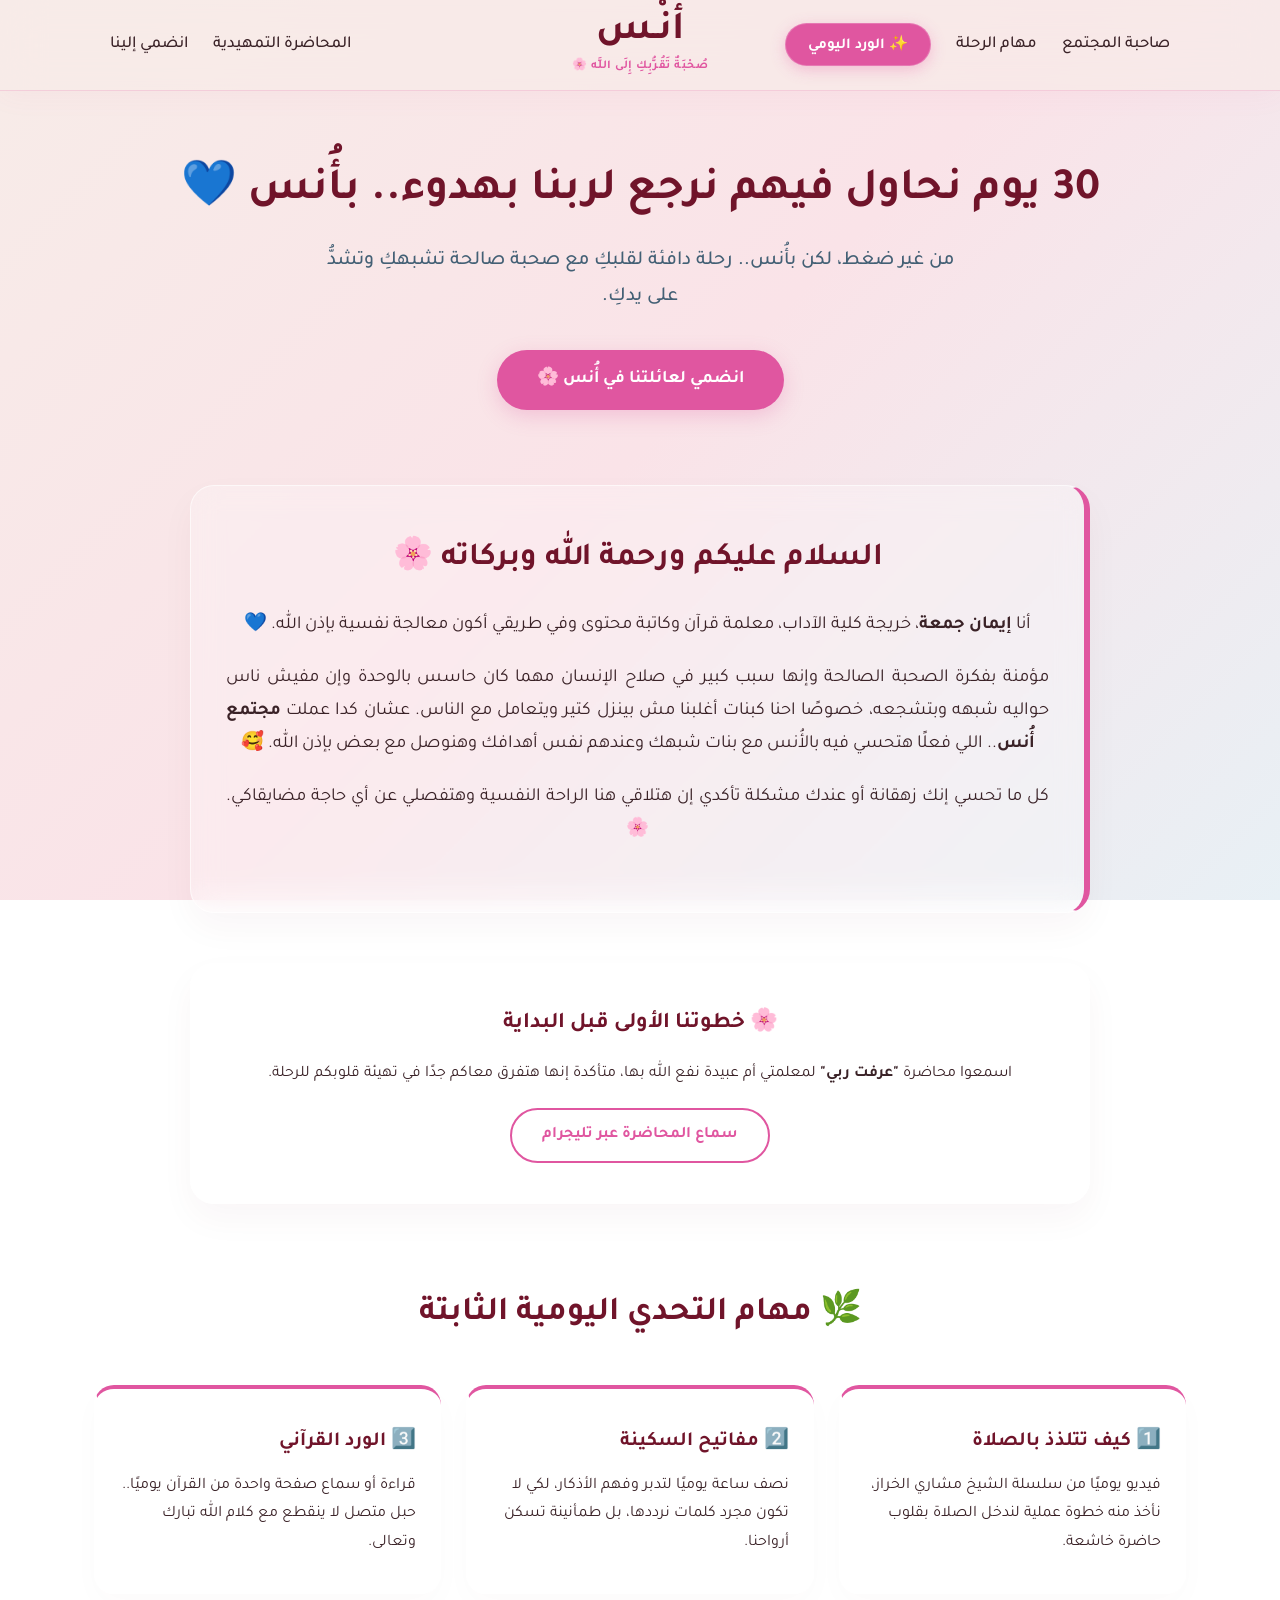
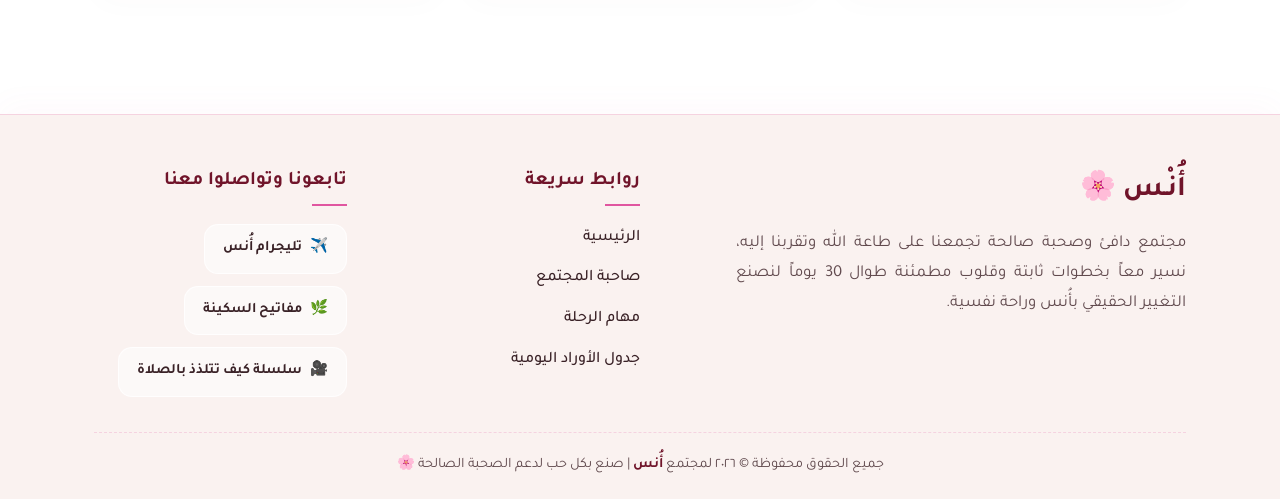
==== index.html @ fd640ee4 "L6" ====
<!DOCTYPE html>
<html lang="ar" dir="rtl">
<head>
    <meta charset="UTF-8">
    <meta name="viewport" content="width=device-width, initial-scale=1.0">
    <title>مجتمع أُنس - إيمان جمعة</title>
    <link rel="preconnect" href="https://fonts.googleapis.com">
    <link rel="preconnect" href="https://fonts.gstatic.com" crossorigin>
    <link href="https://fonts.googleapis.com/css2?family=Tajawal:wght@400;500;700&display=swap" rel="stylesheet">
    
    <style>
        :root {
            /* لوحة الألوان الاحترافية المحدثة باللون الوردي والأزرق */
            --accent-pink: #E056A0;      /* اللون الوردي المطلوب 🌸 */
            --accent-pink-hover: #c9438c;
            --brand-maroon: #70142a;     /* العنابي الفخم */
            --brand-blue: #436075;       /* الأزرق البترولي */
            
            --bg-gradient: linear-gradient(135deg, #f7ece8 0%, #fae3e8 50%, #e8f0f5 100%);
            --card-bg: rgba(255, 255, 255, 0.25); 
            --glass-modal: rgba(255, 255, 255, 0.6);
            --border-soft: rgba(224, 86, 160, 0.2); 
            
            --text-dark: #3a2227;
            --text-muted: #614a4e;
        }

        * {
            box-sizing: border-box;
            margin: 0;
            padding: 0;
        }

        body {
            font-family: 'Tajawal', sans-serif;
            background: var(--bg-gradient);
            background-attachment: fixed;
            color: var(--text-dark);
            line-height: 1.8;
            -webkit-tap-highlight-color: transparent;
        }

        .container {
            width: 100%;
            max-width: 1140px;
            margin: 0 auto;
            padding: 0 24px;
        }

        /* -----------------------------------------
           الـ Navbar الاحترافي والزجاجي
        ----------------------------------------- */
        .navbar {
            background-color: rgba(247, 236, 232, 0.65);
            backdrop-filter: blur(20px);
            -webkit-backdrop-filter: blur(20px);
            position: sticky;
            top: 0;
            z-index: 1000;
            border-bottom: 1px solid var(--border-soft);
            padding: 12px 0;
            box-shadow: 0 4px 30px rgba(224, 86, 160, 0.05);
        }

        .nav-container {
            display: flex;
            align-items: center;
            justify-content: space-between;
            max-width: 1100px;
            margin: 0 auto;
            padding: 0 20px;
        }

        .nav-group {
            display: flex;
            gap: 25px;
            flex: 1;
            align-items: center;
        }

        .nav-group.right { justify-content: flex-start; }
        .nav-group.left { justify-content: flex-end; }

        .nav-item {
            text-decoration: none;
            color: var(--text-dark);
            font-weight: 500;
            font-size: 1.05rem;
            transition: all 0.3s ease;
            position: relative;
            padding: 5px 0;
            white-space: nowrap;
        }

        .nav-item:hover { color: var(--accent-pink); }

        .nav-item::after {
            content: '';
            position: absolute;
            width: 0;
            height: 2px;
            bottom: 0;
            right: 0;
            background-color: var(--accent-pink);
            transition: width 0.3s ease;
        }

        .nav-item:hover::after { width: 100%; }

        /* زر الأوراد اليومية */
        .btn-wards {
            background-color: var(--accent-pink);
            color: white;
            padding: 10px 22px;
            font-size: 0.95rem;
            font-weight: 700;
            font-family: 'Tajawal', sans-serif;
            border: 1px solid rgba(255, 255, 255, 0.2);
            border-radius: 50px;
            cursor: pointer;
            box-shadow: 0 4px 15px rgba(224, 86, 160, 0.3);
            transition: all 0.3s ease;
            white-space: nowrap;
        }

        .btn-wards:hover {
            background-color: var(--accent-pink-hover);
            transform: translateY(-2px);
            box-shadow: 0 6px 20px rgba(224, 86, 160, 0.45);
        }

        /* شعار أُنس */
        .nav-logo {
            text-align: center;
            padding: 0 20px;
        }

        .logo-text {
            font-size: 2.5rem;
            font-weight: 700;
            color: var(--brand-maroon);
            text-decoration: none;
            line-height: 1;
            display: block;
        }
        
        .logo-sub {
            font-size: 0.75rem;
            color: var(--accent-pink);
            display: block;
            margin-top: 4px;
            white-space: nowrap;
            font-weight: 700;
            letter-spacing: 0.5px;
        }

        /* -----------------------------------------
           النافذة المنبثقة الزجاجية للأوراد
        ----------------------------------------- */
        .modal-overlay {
            display: none;
            position: fixed;
            top: 0;
            left: 0;
            width: 100%;
            height: 100%;
            background: rgba(58, 34, 39, 0.5);
            backdrop-filter: blur(15px);
            -webkit-backdrop-filter: blur(15px);
            z-index: 2000;
            justify-content: center;
            align-items: center;
            padding: 15px;
        }

        .modal-window {
            background: var(--glass-modal);
            border: 1px solid rgba(255, 255, 255, 0.7);
            border-radius: 24px;
            width: 100%;
            max-width: 850px;
            max-height: 90vh;
            overflow-y: auto;
            -webkit-overflow-scrolling: touch;
            box-shadow: 0 20px 50px rgba(0, 0, 0, 0.15);
            padding: 30px 25px;
            position: relative;
            animation: modalFadeIn 0.4s cubic-bezier(0.16, 1, 0.3, 1);
        }

        @keyframes modalFadeIn {
            from { opacity: 0; transform: translateY(-15px); }
            to { opacity: 1; transform: translateY(0); }
        }

        .close-modal {
            position: absolute;
            top: 15px;
            left: 15px;
            background: rgba(255, 255, 255, 0.7);
            border: none;
            width: 40px;
            height: 40px;
            border-radius: 50%;
            font-size: 1.2rem;
            cursor: pointer;
            display: flex;
            align-items: center;
            justify-content: center;
            color: var(--brand-maroon);
            transition: all 0.2s;
            z-index: 10;
            box-shadow: 0 2px 8px rgba(0,0,0,0.05);
        }

        .close-modal:hover {
            background: var(--accent-pink);
            color: white;
        }

        .modal-title {
            text-align: center;
            color: var(--brand-maroon);
            font-size: 1.6rem;
            margin-bottom: 25px;
            margin-top: 15px;
            font-weight: 700;
            padding: 0 20px;
        }

        .days-grid {
            display: grid;
            grid-template-columns: repeat(auto-fill, minmax(130px, 1fr));
            gap: 12px;
            margin-bottom: 30px;
        }

        .day-card {
            background: rgba(255, 255, 255, 0.6);
            border: 1px solid rgba(255, 255, 255, 0.8);
            padding: 14px 10px;
            border-radius: 16px;
            text-align: center;
            cursor: pointer;
            font-weight: 700;
            color: var(--brand-maroon);
            transition: all 0.25s ease;
            font-size: 0.95rem;
            user-select: none;
        }

        .day-card:hover, .day-card.active {
            background: var(--accent-pink);
            color: white;
            border-color: var(--accent-pink);
            transform: translateY(-2px);
            box-shadow: 0 5px 15px rgba(224, 86, 160, 0.3);
        }

        .day-content-box {
            background: rgba(255, 255, 255, 0.75);
            border-radius: 16px;
            padding: 25px 20px;
            border: 1px solid rgba(255, 255, 255, 0.9);
        }

        .day-content-title {
            font-size: 1.3rem;
            color: var(--brand-maroon);
            margin-bottom: 15px;
            font-weight: 700;
            border-bottom: 2px solid var(--border-soft);
            padding-bottom: 8px;
        }

        .task-link-item {
            display: block;
            background: rgba(255, 255, 255, 0.85);
            padding: 16px;
            margin-bottom: 12px;
            border-radius: 14px;
            text-decoration: none;
            color: var(--text-dark);
            border-right: 5px solid var(--accent-pink);
            transition: all 0.2s ease;
            box-shadow: 0 2px 6px rgba(0,0,0,0.01);
        }

        a.task-link-item:hover {
            transform: translateX(-4px);
            background: #fff;
            box-shadow: 0 4px 12px rgba(0,0,0,0.05);
        }

        .task-link-item h5 { font-size: 1.05rem; color: var(--brand-maroon); margin-bottom: 6px; }
        .task-link-item p { font-size: 0.9rem; color: var(--text-muted); line-height: 1.6; }
        .channel-badge { border-right-color: var(--brand-blue); background: rgba(67, 96, 117, 0.05); }

        /* ستايل مخصص ومميز لفورم المحاسبة اليومية */
        .form-accounting-box {
            background: linear-gradient(135deg, rgba(224, 86, 160, 0.12) 0%, rgba(255, 255, 255, 0.9) 100%);
            border: 1px dashed var(--accent-pink);
            padding: 22px 15px;
            border-radius: 16px;
            margin-top: 25px;
            text-align: center;
        }
        .form-accounting-box h6 {
            font-size: 1.15rem;
            color: var(--brand-maroon);
            margin-bottom: 8px;
            font-weight: 700;
        }
        .form-accounting-box p {
            font-size: 0.95rem;
            color: var(--text-muted);
            margin-bottom: 15px;
        }
        .btn-form {
            display: inline-block;
            background-color: var(--brand-blue);
            color: white;
            padding: 12px 30px;
            text-decoration: none;
            font-weight: 700;
            border-radius: 50px;
            box-shadow: 0 4px 12px rgba(67, 96, 117, 0.2);
            transition: all 0.3s ease;
        }
        .btn-form:hover {
            background-color: #334a5c;
            transform: translateY(-2px);
            box-shadow: 0 6px 18px rgba(67, 96, 117, 0.35);
        }

        /* -----------------------------------------
           باقي السكاشن الأساسية للموقع
        ----------------------------------------- */
        .hero { text-align: center; padding: 70px 20px 45px; }
        .hero h1 { font-size: 2.8rem; color: var(--brand-maroon); margin-bottom: 20px; font-weight: 700; line-height: 1.4;}
        .hero p { font-size: 1.25rem; color: var(--brand-blue); max-width: 650px; margin: 0 auto 35px; font-weight: 500; }
        
        .btn-main {
            display: inline-block; padding: 14px 40px; background-color: var(--accent-pink); color: #fff;
            text-decoration: none; border-radius: 50px; font-weight: 700; font-size: 1.1rem;
            box-shadow: 0 6px 20px rgba(224, 86, 160, 0.25); transition: all 0.3s ease;
        }
        .btn-main:hover { transform: translateY(-3px); background-color: var(--accent-pink-hover); }

        .founder { padding: 30px 0; margin-bottom: 20px; }
        .founder-box {
            background: var(--card-bg); backdrop-filter: blur(15px); -webkit-backdrop-filter: blur(15px);
            border: 1px solid rgba(255, 255, 255, 0.6); border-right: 6px solid var(--accent-pink);
            border-radius: 24px; padding: 45px 35px; max-width: 900px; margin: 0 auto; box-shadow: 0 15px 35px rgba(112, 20, 42, 0.04);
        }
        .founder-box h2 { color: var(--brand-maroon); font-size: 2rem; margin-bottom: 20px; text-align: center;}
        .founder-box p { font-size: 1.15rem; text-align: justify; text-align-last: center; margin-bottom: 20px; }

        .intro-lecture {
            background: var(--card-bg); backdrop-filter: blur(15px); -webkit-backdrop-filter: blur(15px);
            border: 1px solid rgba(255, 255, 255, 0.6); border-radius: 24px;
            padding: 40px 30px; margin: 20px auto 50px; max-width: 900px; text-align: center; box-shadow: 0 15px 35px rgba(112, 20, 42, 0.04);
        }
        .intro-lecture h3 { color: var(--brand-maroon); margin-bottom: 15px; font-size: 1.4rem; }
        .intro-lecture p { margin-bottom: 20px; }
        .btn-secondary {
            display: inline-block; padding: 11px 30px; color: var(--accent-pink); border: 2px solid var(--accent-pink);
            text-decoration: none; border-radius: 50px; font-weight: 700; background-color: rgba(255, 255, 255, 0.4); transition: all 0.3s;
        }
        .btn-secondary:hover { background-color: var(--accent-pink); color: #fff; }

        .tasks { padding: 30px 0 50px; }
        .tasks-title { text-align: center; color: var(--brand-maroon); margin-bottom: 40px; font-size: 2.1rem; font-weight: 700; }
        .tasks-grid { display: grid; grid-template-columns: repeat(auto-fit, minmax(300px, 1fr)); gap: 25px; }
        .task-card {
            background: var(--card-bg); backdrop-filter: blur(15px); -webkit-backdrop-filter: blur(15px);
            padding: 35px 25px; border-radius: 20px; border-top: 4px solid var(--accent-pink);
            border-left: 1px solid rgba(255, 255, 255, 0.5); border-bottom: 1px solid rgba(255, 255, 255, 0.5);
            box-shadow: 0 10px 30px rgba(112, 20, 42, 0.02);
        }
        .task-card h4 { color: var(--brand-maroon); margin-bottom: 12px; font-size: 1.25rem; }

        /* -----------------------------------------
           الـ Footer عالي الاحترافية والزجاجي
        ----------------------------------------- */
        .site-footer {
            background: rgba(247, 236, 232, 0.65);
            backdrop-filter: blur(20px);
            -webkit-backdrop-filter: blur(20px);
            border-top: 1px solid var(--border-soft);
            padding: 50px 0 20px;
            margin-top: 70px;
            box-shadow: 0 -10px 30px rgba(224, 86, 160, 0.03);
        }

        .footer-grid {
            display: grid;
            grid-template-columns: 2fr 1fr 1fr;
            gap: 40px;
            margin-bottom: 35px;
        }

        .footer-brand h4 {
            font-size: 1.8rem;
            color: var(--brand-maroon);
            margin-bottom: 12px;
            font-weight: 700;
        }

        .footer-brand p {
            color: var(--text-muted);
            font-size: 1.05rem;
            max-width: 450px;
            text-align: justify;
        }

        .footer-links h5 {
            font-size: 1.2rem;
            color: var(--brand-maroon);
            margin-bottom: 18px;
            font-weight: 700;
            position: relative;
            padding-bottom: 6px;
        }

        .footer-links h5::after {
            content: '';
            position: absolute;
            bottom: 0;
            right: 0;
            width: 35px;
            height: 2px;
            background-color: var(--accent-pink);
        }

        .footer-links ul { list-style: none; }
        .footer-links ul li { margin-bottom: 12px; }
        .footer-links ul li a {
            text-decoration: none;
            color: var(--text-dark);
            font-weight: 500;
            transition: all 0.25s ease;
            display: inline-block;
        }
        .footer-links ul li a:hover {
            color: var(--accent-pink);
            transform: translateX(-5px);
        }

        .social-buttons { display: flex; gap: 12px; flex-wrap: wrap; }
        .social-btn {
            display: inline-flex; align-items: center; gap: 8px; padding: 11px 18px;
            background: rgba(255, 255, 255, 0.55); border: 1px solid rgba(255, 255, 255, 0.8);
            border-radius: 14px; text-decoration: none; color: var(--text-dark); font-weight: 700;
            font-size: 0.9rem; transition: all 0.3s ease;
        }

        .social-btn.telegram:hover {
            background: #26A5E4; color: white; border-color: #26A5E4;
            box-shadow: 0 5px 15px rgba(38, 165, 228, 0.3); transform: translateY(-3px);
        }
        .social-btn.youtube:hover {
            background: #FF0000; color: white; border-color: #FF0000;
            box-shadow: 0 5px 15px rgba(255, 0, 0, 0.3); transform: translateY(-3px);
        }

        .footer-bottom {
            text-align: center; border-top: 1px dashed rgba(224, 86, 160, 0.2);
            padding-top: 20px; color: var(--text-muted); font-size: 0.9rem;
        }
        .footer-bottom strong { color: var(--brand-maroon); }

        /* -----------------------------------------
           التوافق التام مع الموبايل (Responsive UI)
        ----------------------------------------- */
        @media (max-width: 991px) {
            .footer-grid {
                grid-template-columns: 1.2fr 1fr;
            }
        }

        @media (max-width: 768px) {
            .container { padding: 0 20px; }
            
            /* تعديل الـ Navbar بالكامل ليتناسب مع يد مستخدم الهاتف دون تداخل */
            .nav-container { 
                flex-direction: column; 
                gap: 15px; 
                padding: 8px 10px; 
            }
            .nav-logo { order: 1; padding: 0; }
            .logo-text { font-size: 2.2rem; }
            
            .nav-group { 
                order: 2;
                width: 100%;
                justify-content: center !important; 
                gap: 15px; 
                flex-wrap: wrap;
            }
            .nav-group.left { order: 3; margin-top: -5px; }
            .nav-item { font-size: 0.95rem; padding: 4px 0; }
            .btn-wards { padding: 8px 18px; font-size: 0.9rem; }

            /* سكشن الهيرو */
            .hero { padding: 50px 10px 35px; }
            .hero h1 { font-size: 1.9rem; line-height: 1.4; }
            .hero p { font-size: 1.1rem; margin-bottom: 25px; }
            .btn-main { padding: 12px 30px; font-size: 1rem; width: 100%; max-width: 320px; text-align: center; }

            /* سكشن التعريف للمؤسسة */
            .founder-box { padding: 35px 20px; border-radius: 20px; }
            .founder-box h2 { font-size: 1.6rem; }
            .founder-box p { font-size: 1.05rem; text-align: justify; }

            /* المودال الخاص بالأوراد اليومية */
            .modal-window { padding: 25px 15px; border-radius: 20px; }
            .modal-title { font-size: 1.35rem; margin-bottom: 20px; }
            .days-grid { grid-template-columns: repeat(3, 1fr); gap: 8px; }
            .day-card { font-size: 0.85rem; padding: 12px 6px; border-radius: 12px; }
            .day-content-box { padding: 18px 12px; }
            .day-content-title { font-size: 1.15rem; }
            .task-link-item { padding: 14px 12px; border-radius: 12px; }
            .task-link-item h5 { font-size: 1rem; }
            .task-link-item p { font-size: 0.85rem; }

            /* المهام اليومية */
            .tasks-title { font-size: 1.7rem; margin-bottom: 30px; }
            .task-card { padding: 25px 20px; border-radius: 16px; }

            /* الفوتر */
            .site-footer { padding: 40px 0 20px; margin-top: 50px; }
            .footer-grid {
                grid-template-columns: 1fr;
                gap: 30px;
                text-align: center;
            }
            .footer-brand p { margin: 0 auto; font-size: 1rem; }
            .footer-links h5::after { right: 50%; transform: translateX(50%); }
            .social-buttons { justify-content: center; }
            .social-btn { width: 100%; max-width: 280px; justify-content: center; }
        }

        @media (max-width: 480px) {
            /* تعديل شبكة الأيام لتصبح عمودين لتكون مريحة جداً وسهلة اللمس */
            .days-grid { grid-template-columns: repeat(2, 1fr); }
        }
    </style>
</head>
<body>

    <nav class="navbar">
        <div class="nav-container">
            <div class="nav-group right">
                <a href="#about" class="nav-item">صاحبة المجتمع</a>
                <a href="#tasks" class="nav-item">مهام الرحلة</a>
                <button class="btn-wards" id="openWardsBtn">✨ الورد اليومي</button>
            </div>
            
            <div class="nav-logo">
                <a href="#" class="logo-text">أُنْـس</a>
                <span class="logo-sub">صُحْبَةٌ تَقُرُّبِكِ إِلَى اللَّه 🌸</span>
            </div>
            
            <div class="nav-group left">
                <a href="https://t.me/c/2416852752/48" target="_blank" class="nav-item">المحاضرة التمهيدية</a>
                <a href="https://t.me/+D-jba4cjRIw5NDk0" target="_blank" class="nav-item">انضمي إلينا</a>
            </div>
        </div>
    </nav>

    <div class="modal-overlay" id="wardsModal">
        <div class="modal-window">
            <button class="close-modal" id="closeWardsBtn">✕</button>
            <h3 class="modal-title">🌸 جدول الأيام والأوراد بالترتيب</h3>
            
            <div class="days-grid">
                <div class="day-card active" onclick="showDay(1)">اليوم الأول ✨</div>
                <div class="day-card" onclick="showDay(2)">اليوم الثاني</div>
                <div class="day-card" onclick="showDay(3)">اليوم الثالث</div>
                <div class="day-card" onclick="showDay(4)">اليوم الرابع</div>
                <div class="day-card" onclick="showDay(5)">اليوم الخامس</div>
                <div class="day-card" onclick="showDay(6)">اليوم السادس</div>
                <div class="day-card" onclick="showDay(7)">اليوم السابع</div>
            </div>

            <div class="day-content-box" id="dayContentBox"></div>
        </div>
    </div>

    <section class="hero">
        <div class="container">
            <h1>30 يوم نحاول فيهم نرجع لربنا بهدوء.. بأُنس 💙</h1>
            <p>من غير ضغط، لكن بأُنس.. رحلة دافئة لقلبكِ مع صحبة صالحة تشبهكِ وتشدُّ على يدكِ.</p>
            <a href="https://t.me/c/2416852752/48" class="btn-main" target="_blank">انضمي لعائلتنا في أُنس 🌸</a>
        </div>
    </section>

    <section class="founder" id="about">
        <div class="container">
            <div class="founder-box">
                <h2>السلام عليكم ورحمة الله وبركاته 🌸</h2>
                <p>أنا <strong>إيمان جمعة</strong>، خريجة كلية الآداب، معلمة قرآن وكاتبة محتوى وفي طريقي أكون معالجة نفسية بإذن الله. 💙</p>
                <p>مؤمنة بفكرة الصحبة الصالحة وإنها سبب كبير في صلاح الإنسان مهما كان حاسس بالوحدة وإن مفيش ناس حواليه شبهه وبتشجعه، خصوصًا احنا كبنات أغلبنا مش بينزل كتير ويتعامل مع الناس. عشان كدا عملت <strong>مجتمع أُنس</strong>.. اللي فعلًا هتحسي فيه بالأُنس مع بنات شبهك وعندهم نفس أهدافك وهنوصل مع بعض بإذن الله. 🥰</p>
                <p>كل ما تحسي إنك زهقانة أو عندك مشكلة تأكدي إن هتلاقي هنا الراحة النفسية وهتفصلي عن أي حاجة مضايقاكي. 🌸</p>
            </div>
        </div>
    </section>

    <div class="container">
        <div class="intro-lecture">
            <h3>🌸 خطوتنا الأولى قبل البداية</h3>
            <p>اسمعوا محاضرة <strong>"عرفت ربي"</strong> لمعلمتي أم عبيدة نفع الله بها، متأكدة إنها هتفرق معاكم جدًا في تهيئة قلوبكم للرحلة.</p>
            <a href="https://t.me/+D-jba4cjRIw5NDk0" class="btn-secondary" target="_blank">سماع المحاضرة عبر تليجرام</a>
        </div>
    </div>

    <section class="tasks" id="tasks">
        <div class="container">
            <h2 class="tasks-title">🌿 مهام التحدي اليومية الثابتة</h2>
            <div class="tasks-grid">
                <div class="task-card">
                    <h4>1️⃣ كيف تتلذذ بالصلاة</h4>
                    <p>فيديو يوميًا من سلسلة الشيخ مشاري الخراز، نأخذ منه خطوة عملية لندخل الصلاة بقلوب حاضرة خاشعة.</p>
                </div>
                <div class="task-card">
                    <h4>2️⃣ مفاتيح السكينة</h4>
                    <p>نصف ساعة يوميًا لتدبر وفهم الأذكار، لكي لا تكون مجرد كلمات نرددها، بل طمأنينة تسكن أرواحنا.</p>
                </div>
                <div class="task-card">
                    <h4>3️⃣ الورد القرآني</h4>
                    <p>قراءة أو سماع صفحة واحدة من القرآن يوميًا.. حبل متصل لا ينقطع مع كلام الله تبارك وتعالى.</p>
                </div>
            </div>
        </div>
    </section>

    <footer class="site-footer">
        <div class="container">
            <div class="footer-grid">
                
                <div class="footer-brand">
                    <h4>أُنْـس 🌸</h4>
                    <p>مجتمع دافئ وصحبة صالحة تجمعنا على طاعة الله وتقربنا إليه، نسير معاً بخطوات ثابتة وقلوب مطمئنة طوال 30 يوماً لنصنع التغيير الحقيقي بأُنس وراحة نفسية.</p>
                </div>

                <div class="footer-links">
                    <h5>روابط سريعة</h5>
                    <ul>
                        <li><a href="#">الرئيسية</a></li>
                        <li><a href="#about">صاحبة المجتمع</a></li>
                        <li><a href="#tasks">مهام الرحلة</a></li>
                        <li><a href="javascript:void(0)" onclick="document.getElementById('openWardsBtn').click();">جدول الأوراد اليومية</a></li>
                    </ul>
                </div>

                <div class="footer-links">
                    <h5>تابعونا وتواصلوا معنا</h5>
                    <div class="social-buttons">
                        <a href="https://t.me/+D-jba4cjRIw5NDk0" target="_blank" class="social-btn telegram">
                            <span>✈️</span> تليجرام أُنس
                        </a>
                        <a href="https://t.me/+SPn2oDqBi5ZkODc8" target="_blank" class="social-btn telegram">
                            <span>🌿</span> مفاتيح السكينة
                        </a>
                        <a href="https://youtu.be/5IK8LpEHhbc?si=u0VVAo7Z_fPX5pKz" target="_blank" class="social-btn youtube">
                            <span>🎥</span> سلسلة كيف تتلذذ بالصلاة
                        </a>
                    </div>
                </div>

            </div>

            <div class="footer-bottom">
                <p>جميع الحقوق محفوظة © ٢٠٢٦ لمجتمع <strong>  أُنس</strong> | صنع بكل حب لدعم الصحبة الصالحة 🌸</p>
            </div>
        </div>
    </footer>

    <script>
        const modal = document.getElementById('wardsModal');
        const openBtn = document.getElementById('openWardsBtn');
        const closeBtn = document.getElementById('closeWardsBtn');
        const contentBox = document.getElementById('dayContentBox');

        openBtn.onclick = () => {
            modal.style.display = 'flex';
            showDay(1); // فتح اليوم الأول تلقائياً عند فتح المودال
        }
        closeBtn.onclick = () => modal.style.display = 'none';
        window.onclick = (e) => { if(e.target === modal) modal.style.display = 'none'; }

        // تم تعبئة البيانات بالكامل للأيام وإصلاح وإغلاق النص المقطوع لليوم السادس بشكل سليم
        const daysData = {
            1: `
                <h4 class="day-content-title">ورْد اليوم الأول ✨</h4>
                <a href="https://youtu.be/5IK8LpEHhbc?si=u0VVAo7Z_fPX5pKz" target="_blank" class="task-link-item">
                    <h5>1️⃣ كيف تتلذذ بالصلاة 🌸</h5>
                    <p>اضغطي هنا لمشاهدة الحلقة الأولى من سلسلة الشيخ مشاري الخراز على يوتيوب.</p>
                </a>
                <a href="https://t.me/Mfatee7Alsakena/531" target="_blank" class="task-link-item">
                    <h5>2️⃣ محاضرات مفاتيح السكينة 🌿</h5>
                    <p>نصف ساعة من أول محاضرة في مفاتيح السكينة لتدبر وفهم الأذكار.</p>
                </a>
                <a href="https://t.me/+SPn2oDqBi5ZkODc8" target="_blank" class="task-link-item channel-badge">
                    <h5>❤️ رابط قناة مفاتيح السكينة الرسمية</h5>
                    <p>اضغطي هنا للانضمام المباشر لمتابعة كافة التحديثات اليومية.</p>
                </a>
                <div class="task-link-item" style="cursor: default;">
                    <h5>3️⃣ الورد القرآني المرتل 💙</h5>
                    <p>أول صفحة من سورة البقرة؛ من الفاتحة لوجه "إن الذين كفروا" (يمكن قراءتها أو سماعها).</p>
                </div>
                <div class="form-accounting-box">
                    <h6>📝 فورم المحاسبة اليومي لليوم الأول</h6>
                    <p>لا تنسي تسجيل إنجازكِ اليوم لتشجيع نفسكِ ومتابعة استمراريتكِ في الرحلة!</p>
                    <a href="https://forms.gle/Vd7Wn1Uvkh4GDvT59" target="_blank" class="btn-form">تعبئة فورم المحاسبة 🌸</a>
                </div>
            `,
            2: `
                <h4 class="day-content-title">ورْد اليوم الثاني 🌿</h4>
                <a href="https://youtu.be/zey8O9FzM88?si=M3SdbT2TUKOMYFxB" target="_blank" class="task-link-item">
                    <h5>1️⃣ كيف تتلذذ بالصلاة 🌸</h5>
                    <p>اضغطي هنا لمشاهدة الحلقة الثانية من الدورة على يوتيوب.</p>
                </a>
                <a href="https://t.me/Mfatee7Alsakena/531" target="_blank" class="task-link-item">
                    <h5>2️⃣ محاضرات مفاتيح السكينة 🌿</h5>
                    <p>ثاني نصف ساعة من محاضرة مفاتيح السكينة لتعميق تدبر الأذكار.</p>
                </a>
                <div class="task-link-item" style="cursor: default;">
                    <h5>3️⃣ الورد القرآني المرتل 💙</h5>
                    <p>قراءة أو سماع صفحة 2 من القرآن الكريم.</p>
                </div>
                <div class="form-accounting-box">
                    <h6>📝 فورم المحاسبة اليومي لليوم الثاني</h6>
                    <p>لا تنسي تسجيل إنجازكِ اليوم لتشجيع نفسكِ ومتابعة استمراريتكِ في الرحلة!</p>
                    <a href="https://forms.gle/Tq5V3K14M3Ei4xG9A" target="_blank" class="btn-form">تعبئة فورم المحاسبة 🌸</a>
                </div>
            `,
            3: `
                <h4 class="day-content-title">ورْد اليوم الثالث 🌸</h4>
                <a href="https://youtu.be/3JiYl1h1Tvg?si=VAd89fvUi4s33Q_p" target="_blank" class="task-link-item">
                    <h5>1️⃣ كيف تتلذذ بالصلاة 🌸</h5>
                    <p>اضغطي هنا لمشاهدة الحلقة الثالثة من الدورة على يوتيوب.</p>
                </a>
                <a href="https://t.me/Mfatee7Alsakena/531" target="_blank" class="task-link-item">
                    <h5>2️⃣ محاضرات مفاتيح السكينة 🌿</h5>
                    <p>ثالث ربع ساعة من محاضرة مفاتيح السكينة.</p>
                </a>
                <a href="https://t.me/+SPn2oDqBi5ZkODc8" target="_blank" class="task-link-item channel-badge">
                    <h5>❤️ رابط قناة مفاتيح السكينة (تذكير بالانضمام)</h5>
                    <p>تأكدي من دخول رابط القناة أولاً لمتابعة الصوتيات والدروس.</p>
                </a>
                <div class="task-link-item" style="cursor: default;">
                    <h5>3️⃣ الورد القرآني المرتل 💙</h5>
                    <p>قراءة أو سماع صفحة 3 من القرآن الكريم.</p>
                </div>
                <div class="form-accounting-box">
                    <h6>📝 فورم المحاسبة اليومي لليوم الثالث</h6>
                    <p>لا تنسي تسجيل إنجازكِ اليوم لتشجيع نفسكِ ومتابعة استمراريتكِ في الرحلة!</p>
                    <a href="https://forms.gle/NWfJGuQTyL7x6er48" target="_blank" class="btn-form">تعبئة فورم المحاسبة 🌸</a>
                </div>
            `,
            4: `
                <h4 class="day-content-title">ورْد اليوم الرابع 💙</h4>
                <a href="https://youtu.be/k2-BUtUh1sg?si=BfhTMOLtZzJFPB9Z" target="_blank" class="task-link-item">
                    <h5>1️⃣ كيف تتلذذ بالصلاة 🌸</h5>
                    <p>اضغطي هنا لمشاهدة الحلقة الرابعة من الدورة على يوتيوب.</p>
                </a>
                <a href="https://t.me/Mfatee7Alsakena/532" target="_blank" class="task-link-item">
                    <h5>2️⃣ محاضرات مفاتيح السكينة 🌿</h5>
                    <p>أول نصف ساعة من محاضرة مفاتيح السكينة 2 (الجزء الأول).</p>
                </a>
                <a href="https://t.me/+SPn2oDqBi5ZkODc8" target="_blank" class="task-link-item channel-badge">
                    <h5>❤️ رابط قناة مفاتيح السكينة الرسمية</h5>
                    <p>اضغطي هنا للانضمام المباشر لمتابعة كافة التحديثات اليومية.</p>
                </a>
                <div class="task-link-item" style="cursor: default;">
                    <h5>3️⃣ الورد القرآني المرتل 💙</h5>
                    <p>قراءة أو سماع صفحة 4 من القرآن الكريم.</p>
                </div>
                <div class="form-accounting-box">
                    <h6>📝 فورم المحاسبة اليومي لليوم الرابع</h6>
                    <p>لا تنسي تسجيل إنجازكِ اليوم لتشجيع نفسكِ ومتابعة استمراريتكِ في الرحلة!</p>
                    <a href="https://forms.gle/wwYR5rxRHdmCv5h66" target="_blank" class="btn-form">تعبئة فورم المحاسبة 🌸</a>
                </div>
            `,
            5: `
                <h4 class="day-content-title">ورْد اليوم الخامس ✨</h4>
                <a href="https://youtu.be/H5U5hsIJF1E?si=U2wutoG5K5IIc82L" target="_blank" class="task-link-item">
                    <h5>1️⃣ كيف تتلذذ بالصلاة 🌸</h5>
                    <p>اضغطي هنا لمشاهدة الحلقة الخامسة من الدورة على يوتيوب.</p>
                </a>
                <a href="https://t.me/Mfatee7Alsakena/532" target="_blank" class="task-link-item">
                    <h5>2️⃣ محاضرات مفاتيح السكينة 🌿</h5>
                    <p>ثاني نصف ساعة من محاضرة 2 (الجزء الأول).</p>
                </a>
                <a href="https://t.me/+SPn2oDqBi5ZkODc8" target="_blank" class="task-link-item channel-badge">
                    <h5>❤️ رابط قناة مفاتيح السكينة الرسمية</h5>
                    <p>اضغطي هنا للانضمام المباشر لمتابعة كافة التحديثات اليومية.</p>
                </a>
                <div class="task-link-item" style="cursor: default;">
                    <h5>3️⃣ الورد القرآني المرتل 💙</h5>
                    <p>قراءة أو سماع صفحة 5 من القرآن الكريم.</p>
                </div>
                <div class="form-accounting-box">
                    <h6>📝 فورم المحاسبة اليومي لليوم الخامس</h6>
                    <p>لا تنسي تسجيل إنجازكِ اليوم لتشجيع نفسكِ ومتابعة استمراريتكِ في الرحلة!</p>
                    <a href="https://forms.gle/2ms9a3Mvvzw53Ypq7" target="_blank" class="btn-form">تعبئة فورم المحاسبة 🌸</a>
                </div>
            `,
            6: `
                <h4 class="day-content-title">ورْد اليوم السادس 🌿</h4>
                <a href="https://youtu.be/EhYhE78iQAk?si=1U_1G_Ekt1jn493W" target="_blank" class="task-link-item">
                    <h5>1️⃣ كيف تتلذذ بالصلاة 🌸</h5>
                    <p>اضغطي هنا لمشاهدة الحلقة السادسة من الدورة على يوتيوب.</p>
                </a>
                <a href="https://t.me/Mfatee7Alsakena/533" target="_blank" class="task-link-item">
                    <h5>2️⃣ محاضرات مفاتيح السكينة 🌿</h5>
                    <p>أول نصف ساعة من محاضرة مفاتيح السكينة 2 (الجزء الثاني).</p>
                </a>
                <div class="task-link-item" style="cursor: default;">
                    <h5>3️⃣ الورد القرآني المرتل 💙</h5>
                    <p>قراءة أو سماع صفحة 6 من القرآن الكريم.</p>
                </div>
                <div class="form-accounting-box">
                    <h6>📝 فورم المحاسبة اليومي لليوم السادس</h6>
                    <p>لا تنسي تسجيل إنجازكِ اليوم لتشجيع نفسكِ ومتابعة استمراريتكِ في الرحلة!</p>
                    <a href="https://forms.gle/w5FCrgrTLG2t8WMG6" target="_blank" class="btn-form">تعبئة فورم المحاسبة 🌸</a>
                </div>
            `,
            7: `
                <h4 class="day-content-title">ورْد اليوم السابع ✨</h4>
                <a href="https://youtu.be/kBWFJwTBOJE?si=G7kzNwFvtltyrP8T" target="_blank" class="task-link-item">
                    <h5>1️⃣ كيف تتلذذ بالصلاة 🌸</h5>
                    <p>اضغطي هنا لمشاهدة الحلقة السابعة من الدورة على يوتيوب.</p>
                </a>
                <a href="https://t.me/Mfatee7Alsakena/533" target="_blank" class="task-link-item">
                    <h5>2️⃣ محاضرات مفاتيح السكينة 🌿</h5>
                    <p>تكملة المحاضرة الثانية من سلسلة مفاتيح السكينة لتعميق السكينة والتدبر.</p>
                </a>
                <div class="task-link-item" style="cursor: default;">
                    <h5>3️⃣ الورد القرآني المرتل 💙</h5>
                    <p>قراءة أو سماع صفحة 7 من القرآن الكريم.</p>
                </div>
                <div class="form-accounting-box">
                    <h6>📝 فورم المحاسبة اليومي لليوم السابع</h6>
                    <p>لا تنسي تسجيل إنجازكِ اليوم لتشجيع نفسكِ ومتابعة استمراريتكِ في الرحلة!</p>
                    <a href="https://forms.gle/osfFvDnTcGdJ5pJd6" target="_blank" class="btn-form">تعبئة فورم المحاسبة 🌸</a>
                </div>
            `
        };

        function showDay(dayNumber) {
            contentBox.innerHTML = daysData[dayNumber];
            
            // تحديث حالة البطاقة النشطة (Active)
            const cards = document.querySelectorAll('.day-card');
            cards.forEach((card, index) => {
                if (index === (dayNumber - 1)) {
                    card.classList.add('active');
                } else {
                    card.classList.remove('active');
                }
            });
        }
    </script>
</body>
</html>
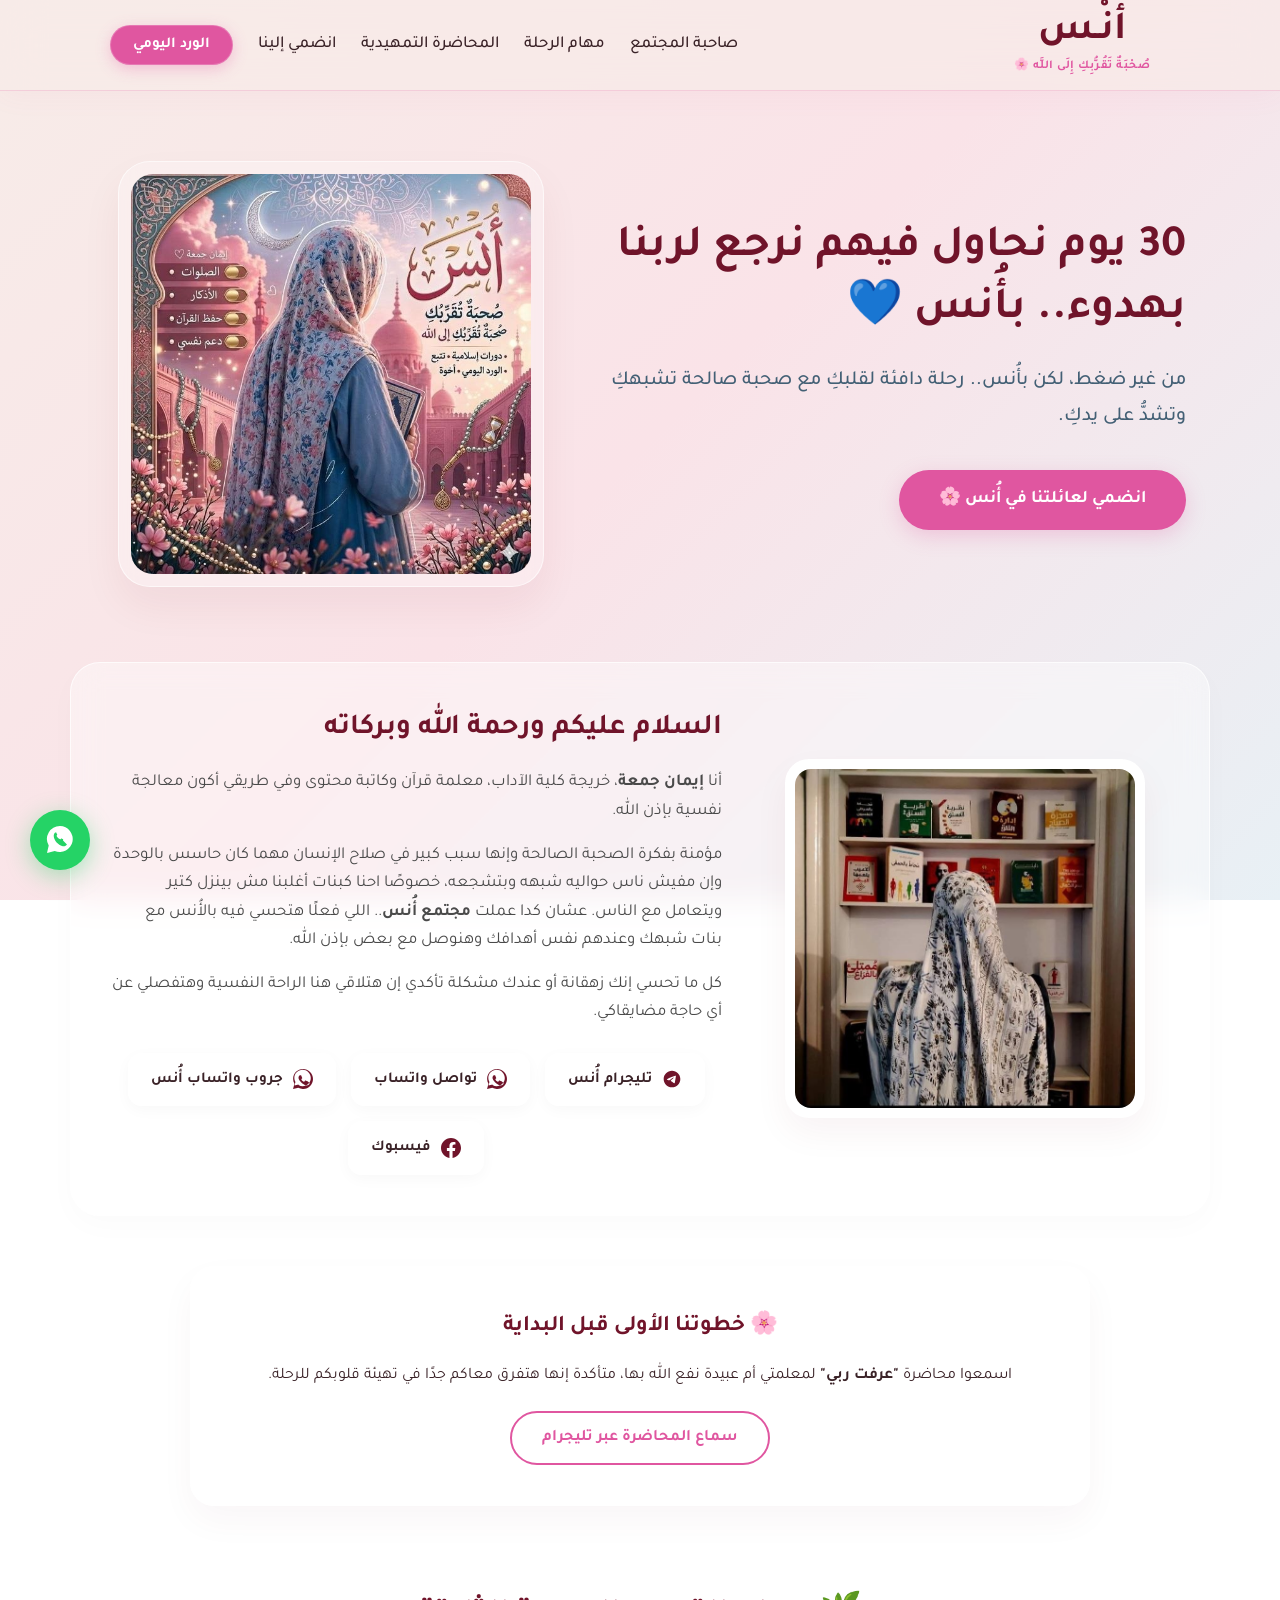
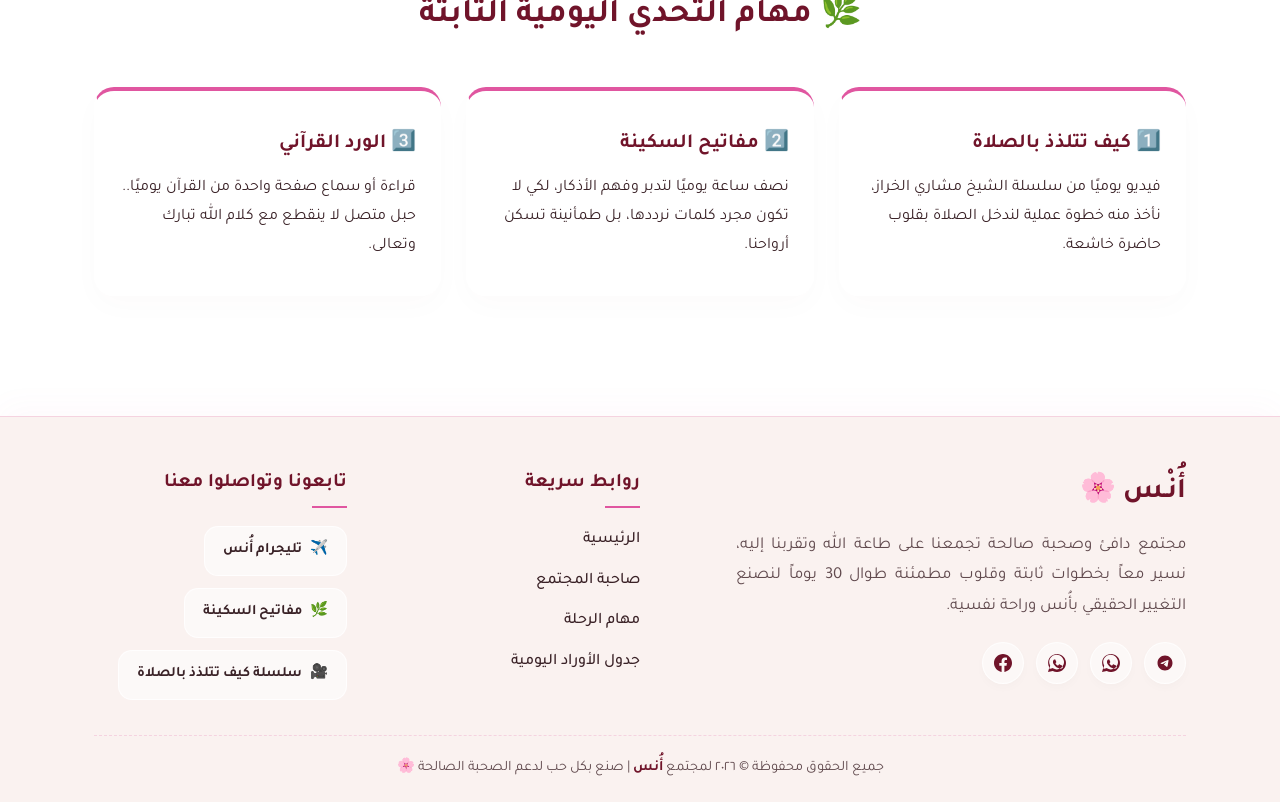
==== commit ce121d1a: "L7" ====
--- a/index.html
+++ b/index.html
@@ -1,26 +1,31 @@
 <!DOCTYPE html>
 <html lang="ar" dir="rtl">
+
 <head>
     <meta charset="UTF-8">
     <meta name="viewport" content="width=device-width, initial-scale=1.0">
     <title>مجتمع أُنس - إيمان جمعة</title>
     <link rel="preconnect" href="https://fonts.googleapis.com">
     <link rel="preconnect" href="https://fonts.gstatic.com" crossorigin>
+    <link rel="shortcut icon" href="imgs/image.png" type="image/x-icon">
     <link href="https://fonts.googleapis.com/css2?family=Tajawal:wght@400;500;700&display=swap" rel="stylesheet">
-    
+
     <style>
         :root {
             /* لوحة الألوان الاحترافية المحدثة باللون الوردي والأزرق */
-            --accent-pink: #E056A0;      /* اللون الوردي المطلوب 🌸 */
+            --accent-pink: #E056A0;
+            /* اللون الوردي المطلوب 🌸 */
             --accent-pink-hover: #c9438c;
-            --brand-maroon: #70142a;     /* العنابي الفخم */
-            --brand-blue: #436075;       /* الأزرق البترولي */
-            
+            --brand-maroon: #70142a;
+            /* العنابي الفخم */
+            --brand-blue: #436075;
+            /* الأزرق البترولي */
+
             --bg-gradient: linear-gradient(135deg, #f7ece8 0%, #fae3e8 50%, #e8f0f5 100%);
-            --card-bg: rgba(255, 255, 255, 0.25); 
+            --card-bg: rgba(255, 255, 255, 0.25);
             --glass-modal: rgba(255, 255, 255, 0.6);
-            --border-soft: rgba(224, 86, 160, 0.2); 
-            
+            --border-soft: rgba(224, 86, 160, 0.2);
+
             --text-dark: #3a2227;
             --text-muted: #614a4e;
         }
@@ -74,12 +79,16 @@
         .nav-group {
             display: flex;
             gap: 25px;
-            flex: 1;
             align-items: center;
         }
 
-        .nav-group.right { justify-content: flex-start; }
-        .nav-group.left { justify-content: flex-end; }
+        .nav-group.right {
+            justify-content: flex-start;
+        }
+
+        .nav-group.left {
+            justify-content: flex-end;
+        }
 
         .nav-item {
             text-decoration: none;
@@ -92,7 +101,9 @@
             white-space: nowrap;
         }
 
-        .nav-item:hover { color: var(--accent-pink); }
+        .nav-item:hover {
+            color: var(--accent-pink);
+        }
 
         .nav-item::after {
             content: '';
@@ -105,7 +116,9 @@
             transition: width 0.3s ease;
         }
 
-        .nav-item:hover::after { width: 100%; }
+        .nav-item:hover::after {
+            width: 100%;
+        }
 
         /* زر الأوراد اليومية */
         .btn-wards {
@@ -143,7 +156,7 @@
             line-height: 1;
             display: block;
         }
-        
+
         .logo-sub {
             font-size: 0.75rem;
             color: var(--accent-pink);
@@ -154,9 +167,136 @@
             letter-spacing: 0.5px;
         }
 
+        /* زر البرجر للموبايل */
+        .menu-toggle {
+            display: none;
+            flex-direction: column;
+            gap: 5px;
+            background: none;
+            border: none;
+            cursor: pointer;
+            padding: 5px;
+            z-index: 1001;
+        }
+
+        .menu-toggle span {
+            display: block;
+            width: 28px;
+            height: 3px;
+            background-color: var(--brand-maroon);
+            border-radius: 3px;
+            transition: all 0.3s ease;
+        }
+
+        .menu-toggle.active span:nth-child(1) {
+            transform: translateY(8px) rotate(45deg);
+        }
+
+        .menu-toggle.active span:nth-child(2) {
+            opacity: 0;
+        }
+
+        .menu-toggle.active span:nth-child(3) {
+            transform: translateY(-8px) rotate(-45deg);
+        }
+
         /* -----------------------------------------
            النافذة المنبثقة الزجاجية للأوراد
         ----------------------------------------- */
+
+        /* تنسيق قسم الـ Hero الاحترافي المطور */
+.hero {
+    padding: 60px 0 40px;
+}
+
+/* تقسيم السكشن إلى عمودين متساويين للكمبيوتر */
+.hero-wrapper {
+    display: grid;
+    grid-template-columns: 1.1fr 0.9fr;
+    gap: 40px;
+    align-items: center;
+}
+
+.hero-content {
+    text-align: right;
+}
+
+.hero h1 {
+    font-size: 2.6rem;
+    color: var(--brand-maroon);
+    margin-bottom: 20px;
+    font-weight: 700;
+    line-height: 1.5;
+}
+
+.hero p {
+    font-size: 1.25rem;
+    color: var(--brand-blue);
+    margin-bottom: 35px;
+    font-weight: 500;
+    max-width: 580px;
+}
+
+/* تأثير الإطار الزجاجي حول الصورة */
+.hero-image-container {
+    display: flex;
+    justify-content: center;
+    align-items: center;
+}
+
+.hero-image-card {
+    background: rgba(255, 255, 255, 0.25);
+    backdrop-filter: blur(10px);
+    -webkit-backdrop-filter: blur(10px);
+    border: 1px solid rgba(255, 255, 255, 0.6);
+    padding: 12px;
+    border-radius: 32px; /* حواف دائرية ناعمة جداً الفخمة */
+    box-shadow: 0 20px 40px rgba(112, 20, 42, 0.06);
+    transition: transform 0.4s cubic-bezier(0.16, 1, 0.3, 1);
+}
+
+/* تأثير تفاعلي خفيف عند تمرير الماوس فوق الصورة */
+.hero-image-card:hover {
+    transform: translateY(-5px) scale(1.02);
+}
+
+.hero-img {
+    width: 100%;
+    max-width: 400px; /* حجم مثالي للصورة لتظل بجودة ممتازة */
+    height: auto;
+    display: block;
+    border-radius: 22px; /* انحناء داخلي متناسق مع الإطار */
+    object-fit: cover;
+}
+
+/* التوافق مع شاشات الموبايل والتابلت */
+@media (max-width: 991px) {
+    .hero {
+        padding: 40px 0 20px;
+    }
+    .hero-wrapper {
+        grid-template-columns: 1fr; /* تحويل الأعمدة لعمود واحد أسفل بعض */
+        gap: 35px;
+        text-align: center;
+    }
+    .hero-content {
+        text-align: center;
+        order: 2; /* النيكست يظهر أسفل الصورة في الموبايل */
+    }
+    .hero-image-container {
+        order: 1; /* الصورة تظهر فوق أولاً لشد الانتباه في الموبايل */
+    }
+    .hero h1 {
+        font-size: 2rem;
+    }
+    .hero p {
+        font-size: 1.1rem;
+        margin: 0 auto 25px;
+    }
+    .hero-img {
+        max-width: 320px; /* حجم أصغر متناسق مع شاشات الموبايل */
+    }
+}
         .modal-overlay {
             display: none;
             position: fixed;
@@ -189,8 +329,15 @@
         }
 
         @keyframes modalFadeIn {
-            from { opacity: 0; transform: translateY(-15px); }
-            to { opacity: 1; transform: translateY(0); }
+            from {
+                opacity: 0;
+                transform: translateY(-15px);
+            }
+
+            to {
+                opacity: 1;
+                transform: translateY(0);
+            }
         }
 
         .close-modal {
@@ -210,7 +357,7 @@
             color: var(--brand-maroon);
             transition: all 0.2s;
             z-index: 10;
-            box-shadow: 0 2px 8px rgba(0,0,0,0.05);
+            box-shadow: 0 2px 8px rgba(0, 0, 0, 0.05);
         }
 
         .close-modal:hover {
@@ -249,7 +396,8 @@
             user-select: none;
         }
 
-        .day-card:hover, .day-card.active {
+        .day-card:hover,
+        .day-card.active {
             background: var(--accent-pink);
             color: white;
             border-color: var(--accent-pink);
@@ -283,102 +431,176 @@
             color: var(--text-dark);
             border-right: 5px solid var(--accent-pink);
             transition: all 0.2s ease;
-            box-shadow: 0 2px 6px rgba(0,0,0,0.01);
+            box-shadow: 0 2px 6px rgba(0, 0, 0, 0.01);
         }
 
         a.task-link-item:hover {
             transform: translateX(-4px);
             background: #fff;
-            box-shadow: 0 4px 12px rgba(0,0,0,0.05);
-        }
-
-        .task-link-item h5 { font-size: 1.05rem; color: var(--brand-maroon); margin-bottom: 6px; }
-        .task-link-item p { font-size: 0.9rem; color: var(--text-muted); line-height: 1.6; }
-        .channel-badge { border-right-color: var(--brand-blue); background: rgba(67, 96, 117, 0.05); }
-
-        /* ستايل مخصص ومميز لفورم المحاسبة اليومية */
-        .form-accounting-box {
-            background: linear-gradient(135deg, rgba(224, 86, 160, 0.12) 0%, rgba(255, 255, 255, 0.9) 100%);
-            border: 1px dashed var(--accent-pink);
-            padding: 22px 15px;
-            border-radius: 16px;
-            margin-top: 25px;
-            text-align: center;
-        }
-        .form-accounting-box h6 {
-            font-size: 1.15rem;
+            box-shadow: 0 4px 12px rgba(0, 0, 0, 0.05);
+        }
+
+        .task-link-item h5 {
+            font-size: 1.05rem;
             color: var(--brand-maroon);
-            margin-bottom: 8px;
-            font-weight: 700;
-        }
-        .form-accounting-box p {
-            font-size: 0.95rem;
+            margin-bottom: 6px;
+        }
+
+        .task-link-item p {
+            font-size: 0.9rem;
             color: var(--text-muted);
-            margin-bottom: 15px;
-        }
-        .btn-form {
-            display: inline-block;
-            background-color: var(--brand-blue);
-            color: white;
-            padding: 12px 30px;
-            text-decoration: none;
-            font-weight: 700;
-            border-radius: 50px;
-            box-shadow: 0 4px 12px rgba(67, 96, 117, 0.2);
-            transition: all 0.3s ease;
-        }
-        .btn-form:hover {
-            background-color: #334a5c;
-            transform: translateY(-2px);
-            box-shadow: 0 6px 18px rgba(67, 96, 117, 0.35);
+            line-height: 1.6;
         }
 
         /* -----------------------------------------
            باقي السكاشن الأساسية للموقع
         ----------------------------------------- */
-        .hero { text-align: center; padding: 70px 20px 45px; }
-        .hero h1 { font-size: 2.8rem; color: var(--brand-maroon); margin-bottom: 20px; font-weight: 700; line-height: 1.4;}
-        .hero p { font-size: 1.25rem; color: var(--brand-blue); max-width: 650px; margin: 0 auto 35px; font-weight: 500; }
-        
+        .hero {
+            text-align: center;
+            padding: 70px 20px 45px;
+        }
+
+        .hero h1 {
+            font-size: 2.8rem;
+            color: var(--brand-maroon);
+            margin-bottom: 20px;
+            font-weight: 700;
+            line-height: 1.4;
+        }
+
+        .hero p {
+            font-size: 1.25rem;
+            color: var(--brand-blue);
+            max-width: 650px;
+            margin: 0 auto 35px;
+            font-weight: 500;
+        }
+
         .btn-main {
-            display: inline-block; padding: 14px 40px; background-color: var(--accent-pink); color: #fff;
-            text-decoration: none; border-radius: 50px; font-weight: 700; font-size: 1.1rem;
-            box-shadow: 0 6px 20px rgba(224, 86, 160, 0.25); transition: all 0.3s ease;
-        }
-        .btn-main:hover { transform: translateY(-3px); background-color: var(--accent-pink-hover); }
-
-        .founder { padding: 30px 0; margin-bottom: 20px; }
+            display: inline-block;
+            padding: 14px 40px;
+            background-color: var(--accent-pink);
+            color: #fff;
+            text-decoration: none;
+            border-radius: 50px;
+            font-weight: 700;
+            font-size: 1.1rem;
+            box-shadow: 0 6px 20px rgba(224, 86, 160, 0.25);
+            transition: all 0.3s ease;
+        }
+
+        .btn-main:hover {
+            transform: translateY(-3px);
+            background-color: var(--accent-pink-hover);
+        }
+
+        .founder {
+            padding: 30px 0;
+            margin-bottom: 20px;
+        }
+
         .founder-box {
-            background: var(--card-bg); backdrop-filter: blur(15px); -webkit-backdrop-filter: blur(15px);
-            border: 1px solid rgba(255, 255, 255, 0.6); border-right: 6px solid var(--accent-pink);
-            border-radius: 24px; padding: 45px 35px; max-width: 900px; margin: 0 auto; box-shadow: 0 15px 35px rgba(112, 20, 42, 0.04);
-        }
-        .founder-box h2 { color: var(--brand-maroon); font-size: 2rem; margin-bottom: 20px; text-align: center;}
-        .founder-box p { font-size: 1.15rem; text-align: justify; text-align-last: center; margin-bottom: 20px; }
+            background: var(--card-bg);
+            backdrop-filter: blur(15px);
+            -webkit-backdrop-filter: blur(15px);
+            border: 1px solid rgba(255, 255, 255, 0.6);
+            border-right: 6px solid var(--accent-pink);
+            border-radius: 24px;
+            padding: 45px 35px;
+            max-width: 900px;
+            margin: 0 auto;
+            box-shadow: 0 15px 35px rgba(112, 20, 42, 0.04);
+        }
+
+        .founder-box h2 {
+            color: var(--brand-maroon);
+            font-size: 2rem;
+            margin-bottom: 20px;
+            text-align: center;
+        }
+
+        .founder-box p {
+            font-size: 1.15rem;
+            text-align: justify;
+            text-align-last: center;
+            margin-bottom: 20px;
+        }
 
         .intro-lecture {
-            background: var(--card-bg); backdrop-filter: blur(15px); -webkit-backdrop-filter: blur(15px);
-            border: 1px solid rgba(255, 255, 255, 0.6); border-radius: 24px;
-            padding: 40px 30px; margin: 20px auto 50px; max-width: 900px; text-align: center; box-shadow: 0 15px 35px rgba(112, 20, 42, 0.04);
-        }
-        .intro-lecture h3 { color: var(--brand-maroon); margin-bottom: 15px; font-size: 1.4rem; }
-        .intro-lecture p { margin-bottom: 20px; }
+            background: var(--card-bg);
+            backdrop-filter: blur(15px);
+            -webkit-backdrop-filter: blur(15px);
+            border: 1px solid rgba(255, 255, 255, 0.6);
+            border-radius: 24px;
+            padding: 40px 30px;
+            margin: 20px auto 50px;
+            max-width: 900px;
+            text-align: center;
+            box-shadow: 0 15px 35px rgba(112, 20, 42, 0.04);
+        }
+
+        .intro-lecture h3 {
+            color: var(--brand-maroon);
+            margin-bottom: 15px;
+            font-size: 1.4rem;
+        }
+
+        .intro-lecture p {
+            margin-bottom: 20px;
+        }
+
         .btn-secondary {
-            display: inline-block; padding: 11px 30px; color: var(--accent-pink); border: 2px solid var(--accent-pink);
-            text-decoration: none; border-radius: 50px; font-weight: 700; background-color: rgba(255, 255, 255, 0.4); transition: all 0.3s;
-        }
-        .btn-secondary:hover { background-color: var(--accent-pink); color: #fff; }
-
-        .tasks { padding: 30px 0 50px; }
-        .tasks-title { text-align: center; color: var(--brand-maroon); margin-bottom: 40px; font-size: 2.1rem; font-weight: 700; }
-        .tasks-grid { display: grid; grid-template-columns: repeat(auto-fit, minmax(300px, 1fr)); gap: 25px; }
+            display: inline-block;
+            padding: 11px 30px;
+            color: var(--accent-pink);
+            border: 2px solid var(--accent-pink);
+            text-decoration: none;
+            border-radius: 50px;
+            font-weight: 700;
+            background-color: rgba(255, 255, 255, 0.4);
+            transition: all 0.3s;
+        }
+
+        .btn-secondary:hover {
+            background-color: var(--accent-pink);
+            color: #fff;
+        }
+
+        .tasks {
+            padding: 30px 0 50px;
+        }
+
+        .tasks-title {
+            text-align: center;
+            color: var(--brand-maroon);
+            margin-bottom: 40px;
+            font-size: 2.1rem;
+            font-weight: 700;
+        }
+
+        .tasks-grid {
+            display: grid;
+            grid-template-columns: repeat(auto-fit, minmax(300px, 1fr));
+            gap: 25px;
+        }
+
         .task-card {
-            background: var(--card-bg); backdrop-filter: blur(15px); -webkit-backdrop-filter: blur(15px);
-            padding: 35px 25px; border-radius: 20px; border-top: 4px solid var(--accent-pink);
-            border-left: 1px solid rgba(255, 255, 255, 0.5); border-bottom: 1px solid rgba(255, 255, 255, 0.5);
+            background: var(--card-bg);
+            backdrop-filter: blur(15px);
+            -webkit-backdrop-filter: blur(15px);
+            padding: 35px 25px;
+            border-radius: 20px;
+            border-top: 4px solid var(--accent-pink);
+            border-left: 1px solid rgba(255, 255, 255, 0.5);
+            border-bottom: 1px solid rgba(255, 255, 255, 0.5);
             box-shadow: 0 10px 30px rgba(112, 20, 42, 0.02);
         }
-        .task-card h4 { color: var(--brand-maroon); margin-bottom: 12px; font-size: 1.25rem; }
+
+        .task-card h4 {
+            color: var(--brand-maroon);
+            margin-bottom: 12px;
+            font-size: 1.25rem;
+        }
 
         /* -----------------------------------------
            الـ Footer عالي الاحترافية والزجاجي
@@ -433,8 +655,14 @@
             background-color: var(--accent-pink);
         }
 
-        .footer-links ul { list-style: none; }
-        .footer-links ul li { margin-bottom: 12px; }
+        .footer-links ul {
+            list-style: none;
+        }
+
+        .footer-links ul li {
+            margin-bottom: 12px;
+        }
+
         .footer-links ul li a {
             text-decoration: none;
             color: var(--text-dark);
@@ -442,33 +670,60 @@
             transition: all 0.25s ease;
             display: inline-block;
         }
+
         .footer-links ul li a:hover {
             color: var(--accent-pink);
             transform: translateX(-5px);
         }
 
-        .social-buttons { display: flex; gap: 12px; flex-wrap: wrap; }
+        .social-buttons {
+            display: flex;
+            gap: 12px;
+            flex-wrap: wrap;
+        }
+
         .social-btn {
-            display: inline-flex; align-items: center; gap: 8px; padding: 11px 18px;
-            background: rgba(255, 255, 255, 0.55); border: 1px solid rgba(255, 255, 255, 0.8);
-            border-radius: 14px; text-decoration: none; color: var(--text-dark); font-weight: 700;
-            font-size: 0.9rem; transition: all 0.3s ease;
+            display: inline-flex;
+            align-items: center;
+            gap: 8px;
+            padding: 11px 18px;
+            background: rgba(255, 255, 255, 0.55);
+            border: 1px solid rgba(255, 255, 255, 0.8);
+            border-radius: 14px;
+            text-decoration: none;
+            color: var(--text-dark);
+            font-weight: 700;
+            font-size: 0.9rem;
+            transition: all 0.3s ease;
         }
 
         .social-btn.telegram:hover {
-            background: #26A5E4; color: white; border-color: #26A5E4;
-            box-shadow: 0 5px 15px rgba(38, 165, 228, 0.3); transform: translateY(-3px);
-        }
+            background: #26A5E4;
+            color: white;
+            border-color: #26A5E4;
+            box-shadow: 0 5px 15px rgba(38, 165, 228, 0.3);
+            transform: translateY(-3px);
+        }
+
         .social-btn.youtube:hover {
-            background: #FF0000; color: white; border-color: #FF0000;
-            box-shadow: 0 5px 15px rgba(255, 0, 0, 0.3); transform: translateY(-3px);
+            background: #FF0000;
+            color: white;
+            border-color: #FF0000;
+            box-shadow: 0 5px 15px rgba(255, 0, 0, 0.3);
+            transform: translateY(-3px);
         }
 
         .footer-bottom {
-            text-align: center; border-top: 1px dashed rgba(224, 86, 160, 0.2);
-            padding-top: 20px; color: var(--text-muted); font-size: 0.9rem;
-        }
-        .footer-bottom strong { color: var(--brand-maroon); }
+            text-align: center;
+            border-top: 1px dashed rgba(224, 86, 160, 0.2);
+            padding-top: 20px;
+            color: var(--text-muted);
+            font-size: 0.9rem;
+        }
+
+        .footer-bottom strong {
+            color: var(--brand-maroon);
+        }
 
         /* -----------------------------------------
            التوافق التام مع الموبايل (Responsive UI)
@@ -480,100 +735,547 @@
         }
 
         @media (max-width: 768px) {
-            .container { padding: 0 20px; }
-            
-            /* تعديل الـ Navbar بالكامل ليتناسب مع يد مستخدم الهاتف دون تداخل */
-            .nav-container { 
-                flex-direction: column; 
-                gap: 15px; 
-                padding: 8px 10px; 
-            }
-            .nav-logo { order: 1; padding: 0; }
-            .logo-text { font-size: 2.2rem; }
-            
-            .nav-group { 
+            .container {
+                padding: 0 20px;
+            }
+
+            /* 1. زيادة طول وتوسيع الـ Navbar في الموبايل */
+            .navbar {
+                padding: 20px 0;
+                /* تم زيادة الطول هنا ليعطي طابعاً فخماً ومريحاً */
+            }
+
+            .nav-container {
+                padding: 5px 15px;
+                position: relative;
+                display: flex;
+                justify-content: space-between;
+                align-items: center;
+            }
+
+            /* 2. عكس الأماكن: جعل زر البرجر (القائمة) يظهر في أقصى اليسار */
+            .menu-toggle {
+                display: flex;
+                order: 1;
+                /* لنقله إلى اليسار تماماً */
+            }
+
+            /* 3. عكس الأماكن: جعل اللوجو يظهر في أقصى اليمين */
+            .nav-logo {
                 order: 2;
+                /* لنقله إلى اليمين تماماً */
+                padding: 0;
+                text-align: right;
+            }
+
+            .logo-text {
+                font-size: 2rem;
+            }
+
+            /* القائمة المنسدلة الزجاجية للموبايل */
+            .nav-group.right {
+                position: absolute;
+                top: 100%;
+                left: 0;
+                right: 0;
+                background: rgba(247, 236, 232, 0.96);
+                backdrop-filter: blur(25px);
+                -webkit-backdrop-filter: blur(25px);
+                flex-direction: column;
+                padding: 30px 25px;
+                gap: 20px;
+                box-shadow: 0 15px 35px rgba(0, 0, 0, 0.08);
+                border-bottom: 1px solid var(--border-soft);
+                opacity: 0;
+                visibility: hidden;
+                transform: translateY(-10px);
+                transition: all 0.3s cubic-bezier(0.16, 1, 0.3, 1);
+                max-height: 80vh;
+                overflow-y: auto;
+                z-index: 999;
+            }
+
+            .nav-group.right.active {
+                opacity: 1;
+                visibility: visible;
+                transform: translateY(0);
+                margin-top: 15px;
+                /* مسافة بسيطة لتبدو منفصلة وزجاجية انسيابية */
+            }
+
+            .nav-item {
+                font-size: 1.1rem;
+                padding: 10px 0;
                 width: 100%;
-                justify-content: center !important; 
-                gap: 15px; 
-                flex-wrap: wrap;
-            }
-            .nav-group.left { order: 3; margin-top: -5px; }
-            .nav-item { font-size: 0.95rem; padding: 4px 0; }
-            .btn-wards { padding: 8px 18px; font-size: 0.9rem; }
-
-            /* سكشن الهيرو */
-            .hero { padding: 50px 10px 35px; }
-            .hero h1 { font-size: 1.9rem; line-height: 1.4; }
-            .hero p { font-size: 1.1rem; margin-bottom: 25px; }
-            .btn-main { padding: 12px 30px; font-size: 1rem; width: 100%; max-width: 320px; text-align: center; }
-
-            /* سكشن التعريف للمؤسسة */
-            .founder-box { padding: 35px 20px; border-radius: 20px; }
-            .founder-box h2 { font-size: 1.6rem; }
-            .founder-box p { font-size: 1.05rem; text-align: justify; }
-
-            /* المودال الخاص بالأوراد اليومية */
-            .modal-window { padding: 25px 15px; border-radius: 20px; }
-            .modal-title { font-size: 1.35rem; margin-bottom: 20px; }
-            .days-grid { grid-template-columns: repeat(3, 1fr); gap: 8px; }
-            .day-card { font-size: 0.85rem; padding: 12px 6px; border-radius: 12px; }
-            .day-content-box { padding: 18px 12px; }
-            .day-content-title { font-size: 1.15rem; }
-            .task-link-item { padding: 14px 12px; border-radius: 12px; }
-            .task-link-item h5 { font-size: 1rem; }
-            .task-link-item p { font-size: 0.85rem; }
-
-            /* المهام اليومية */
-            .tasks-title { font-size: 1.7rem; margin-bottom: 30px; }
-            .task-card { padding: 25px 20px; border-radius: 16px; }
-
-            /* الفوتر */
-            .site-footer { padding: 40px 0 20px; margin-top: 50px; }
+                text-align: center;
+                border-bottom: 1px dashed rgba(224, 86, 160, 0.1);
+            }
+
+            .nav-item:last-of-type {
+                border-bottom: none;
+            }
+
+            .btn-wards {
+                width: 100%;
+                padding: 13px;
+                font-size: 1rem;
+                text-align: center;
+                margin-top: 5px;
+            }
+
+            /* سكشن الهيرو والتعريف والـ Modal للموبايل */
+            .hero {
+                padding: 50px 10px 35px;
+            }
+
+            .hero h1 {
+                font-size: 1.9rem;
+                line-height: 1.4;
+            }
+
+            .hero p {
+                font-size: 1.1rem;
+                margin-bottom: 25px;
+            }
+
+            .btn-main {
+                padding: 12px 30px;
+                font-size: 1rem;
+                width: 100%;
+                max-width: 320px;
+                text-align: center;
+            }
+
+            .founder-box {
+                padding: 35px 20px;
+                border-radius: 20px;
+            }
+
+            .founder-box h2 {
+                font-size: 1.6rem;
+            }
+
+            .founder-box p {
+                font-size: 1.05rem;
+                text-align: justify;
+            }
+
+            .modal-window {
+                padding: 25px 15px;
+                border-radius: 20px;
+            }
+
+            .modal-title {
+                font-size: 1.35rem;
+                margin-bottom: 20px;
+            }
+
+            .days-grid {
+                grid-template-columns: repeat(3, 1fr);
+                gap: 8px;
+            }
+
+            .day-card {
+                font-size: 0.85rem;
+                padding: 12px 6px;
+                border-radius: 12px;
+            }
+
+            .day-content-box {
+                padding: 18px 12px;
+            }
+
+            .day-content-title {
+                font-size: 1.15rem;
+            }
+
+            .task-link-item {
+                padding: 14px 12px;
+                border-radius: 12px;
+            }
+
+            .task-link-item h5 {
+                font-size: 1rem;
+            }
+
+            .task-link-item p {
+                font-size: 0.85rem;
+            }
+
+            .tasks-title {
+                font-size: 1.7rem;
+                margin-bottom: 30px;
+            }
+
+            .task-card {
+                padding: 25px 20px;
+                border-radius: 16px;
+            }
+
+            .site-footer {
+                padding: 40px 0 20px;
+                margin-top: 50px;
+            }
+
             .footer-grid {
                 grid-template-columns: 1fr;
                 gap: 30px;
                 text-align: center;
             }
-            .footer-brand p { margin: 0 auto; font-size: 1rem; }
-            .footer-links h5::after { right: 50%; transform: translateX(50%); }
-            .social-buttons { justify-content: center; }
-            .social-btn { width: 100%; max-width: 280px; justify-content: center; }
+
+            .footer-brand p {
+                margin: 0 auto;
+                font-size: 1rem;
+            }
+
+            .footer-links h5::after {
+                right: 50%;
+                transform: translateX(50%);
+            }
+
+            .social-buttons {
+                justify-content: center;
+            }
+
+            .social-btn {
+                width: 100%;
+                max-width: 280px;
+                justify-content: center;
+            }
         }
 
         @media (max-width: 480px) {
-            /* تعديل شبكة الأيام لتصبح عمودين لتكون مريحة جداً وسهلة اللمس */
-            .days-grid { grid-template-columns: repeat(2, 1fr); }
-        }
+            .days-grid {
+                grid-template-columns: repeat(2, 1fr);
+            }
+        }
+
+
+        /* تنسيق قسم التعريف المطوّر */
+.founder-wrapper {
+    display: grid;
+    grid-template-columns: 0.8fr 1.2fr; /* الصورة على اليمين والنص على اليسار بشكل متزن */
+    gap: 40px;
+    align-items: center;
+    background: rgba(255, 255, 255, 0.4);
+    backdrop-filter: blur(15px);
+    -webkit-backdrop-filter: blur(15px);
+    border: 1px solid rgba(255, 255, 255, 0.7);
+    padding: 40px;
+    border-radius: 30px;
+    box-shadow: 0 10px 30px rgba(0, 0, 0, 0.02);
+}
+
+.founder-image-container {
+    display: flex;
+    justify-content: center;
+}
+
+/* تأثير الإطار حول صورتكِ بالمكتبة */
+.founder-image-card {
+    background: white;
+    padding: 10px;
+    border-radius: 24px;
+    box-shadow: 0 15px 35px rgba(112, 20, 42, 0.05);
+    transition: transform 0.3s ease;
+}
+
+.founder-image-card:hover {
+    transform: scale(1.02);
+}
+
+.founder-img {
+    width: 100%;
+    max-width: 340px; /* حجم مثالي ومناسب جداً داخل المربع */
+    height: auto;
+    border-radius: 16px;
+    display: block;
+    object-fit: cover;
+}
+
+.founder-content {
+    text-align: right;
+}
+
+.founder-content h2 {
+    color: #70142a;
+    font-size: 1.8rem;
+    margin-bottom: 15px;
+}
+
+.founder-content p {
+    font-size: 1.05rem;
+    line-height: 1.7;
+    color: #4a4a4a;
+    margin-bottom: 15px;
+}
+
+/* توافق شاشات الموبايل لسكشن الـ founder */
+@media (max-width: 991px) {
+    .founder-wrapper {
+        grid-template-columns: 1fr; /* عمود واحد للموبايل */
+        padding: 25px 20px;
+        gap: 25px;
+    }
+    
+    .founder-image-container {
+        order: 1; /* الصورة تظهر في الأعلى أولاً */
+    }
+    
+    .founder-content {
+        order: 2; /* النص يظهر أسفل الصورة */
+        text-align: center;
+    }
+    
+    .founder-img {
+        max-width: 280px; /* حجم أصغر يناسب الموبايل */
+    }
+}
+
+      /* تنسيق الأزرار المشترك */
+.founder-socials {
+    display: flex;
+    justify-content: center;
+    gap: 15px;
+    margin-top: 25px;
+    flex-wrap: wrap;
+}
+
+.founder-socials .social-btn {
+    display: inline-flex;
+    align-items: center;
+    gap: 10px;
+    padding: 12px 22px;
+    background: rgba(255, 255, 255, 0.7);
+    border: 1px solid rgba(255, 255, 255, 0.9);
+    border-radius: 14px;
+    text-decoration: none;
+    color: #3a2227;
+    font-weight: 700;
+    font-size: 0.95rem;
+    transition: all 0.3s cubic-bezier(0.4, 0, 0.2, 1);
+    box-shadow: 0 4px 15px rgba(0, 0, 0, 0.03);
+}
+
+.founder-socials .social-btn svg {
+    width: 20px;
+    height: 20px;
+    fill: #70142a; /* يتلون بلون الهوية العنابي تلقائياً */
+    transition: fill 0.3s ease;
+}
+
+.founder-socials .social-btn:hover {
+    color: white !important;
+    transform: translateY(-3px);
+}
+
+.founder-socials .social-btn:hover svg {
+    fill: white;
+}
+
+/* تأثير التليجرام */
+.founder-socials .social-btn.telegram:hover {
+    background: #26A5E4;
+    border-color: #26A5E4;
+    box-shadow: 0 5px 15px rgba(38, 165, 228, 0.3);
+}
+
+/* تأثير رقم الواتساب */
+.founder-socials .social-btn.whatsapp:hover {
+    background: #25D366;
+    border-color: #25D366;
+    box-shadow: 0 5px 15px rgba(37, 211, 102, 0.3);
+}
+
+/* تأثير جروب الواتساب الأخضر بلون داكن ومميز أو نفس درجة الواتساب الساطعة */
+.founder-socials .social-btn.whatsapp-group:hover {
+    background: #128C7E; /* درجة أخضر فخمة ومختلفة قليلاً لتمييز الجروب عن رقم الهاتف */
+    border-color: #128C7E;
+    box-shadow: 0 5px 15px rgba(18, 140, 126, 0.3);
+}
+
+/* تأثير الفيسبوك */
+.founder-socials .social-btn.facebook:hover {
+    background: #1877F2;
+    border-color: #1877F2;
+    box-shadow: 0 5px 15px rgba(24, 119, 242, 0.3);
+}
+
+@media (max-width: 768px) {
+    .founder-socials .social-btn {
+        width: 100%;
+        max-width: 280px;
+        justify-content: center;
+    }
+}
+
+        /* زر الواتساب العائم والمثبت أسفل الشاشة */
+        .whatsapp-floating {
+            position: fixed;
+            bottom: 30px;
+            left: 30px;
+            /* باليسار لعدم تغطية أي عناصر مهمة باليمين */
+            background-color: #25D366;
+            color: white;
+            width: 60px;
+            height: 60px;
+            border-radius: 50%;
+            display: flex;
+            align-items: center;
+            justify-content: center;
+            text-decoration: none;
+            box-shadow: 0 6px 25px rgba(37, 211, 102, 0.4);
+            z-index: 9999;
+            transition: all 0.3s ease;
+            animation: whatsappPulse 2s infinite;
+        }
+
+        .whatsapp-floating:hover {
+            transform: scale(1.1) translateY(-5px);
+            background-color: #20ba5a;
+            box-shadow: 0 8px 30px rgba(37, 211, 102, 0.6);
+        }
+
+        .whatsapp-floating svg {
+            width: 32px;
+            height: 32px;
+            fill: white;
+        }
+
+        @keyframes whatsappPulse {
+            0% {
+                box-shadow: 0 0 0 0 rgba(37, 211, 102, 0.5);
+            }
+
+            70% {
+                box-shadow: 0 0 0 15px rgba(37, 211, 102, 0);
+            }
+
+            100% {
+                box-shadow: 0 0 0 0 rgba(37, 211, 102, 0);
+            }
+        }
+
+        /* لتوافقه مع شاشات الموبايل */
+        @media (max-width: 768px) {
+            .whatsapp-floating {
+                bottom: 20px;
+                left: 20px;
+                width: 55px;
+                height: 55px;
+            }
+
+            .founder-socials .social-btn {
+                width: 100%;
+                max-width: 280px;
+                justify-content: center;
+            }
+        }
+
+        .founder-socials .social-btn.facebook:hover {
+            background: #1877F2;
+            color: white;
+            border-color: #1877F2;
+            box-shadow: 0 5px 15px rgba(24, 119, 242, 0.3);
+            transform: translateY(-3px);
+        }
+
+        /* تنسيق صف الأيقونات أسفل النص بالفوتر */
+.footer-socials-inline {
+    display: flex;
+    gap: 12px;
+    margin-top: 20px;
+}
+
+/* التنسيق الدائري الزجاجي للأيقونة */
+.f-social-btn {
+    display: inline-flex;
+    align-items: center;
+    justify-content: center;
+    width: 42px;
+    height: 42px;
+    background: rgba(255, 255, 255, 0.5);
+    border: 1px solid rgba(255, 255, 255, 0.8);
+    border-radius: 50%; /* شكل دائري كامل */
+    transition: all 0.3s cubic-bezier(0.4, 0, 0.2, 1);
+    box-shadow: 0 4px 10px rgba(0, 0, 0, 0.02);
+}
+
+/* حجم ولون الأيقونة الافتراضي داخل الدائرة */
+.f-social-btn svg {
+    width: 18px;
+    height: 18px;
+    fill: #70142a; /* لون الهوية العنابي الفخم */
+    transition: fill 0.3s ease;
+}
+
+/* التأثيرات الحركية عند تمرير الماوس فوق الدوائر */
+.f-social-btn:hover {
+    transform: translateY(-3px);
+    box-shadow: 0 6px 15px rgba(0, 0, 0, 0.1);
+}
+
+.f-social-btn:hover svg {
+    fill: #ffffff; /* تتحول الأيقونة للون الأبيض */
+}
+
+/* ألوان الخلفيات لكل شبكة عند عمل الـ Hover */
+.f-telegram:hover { background-color: #26A5E4; border-color: #26A5E4; }
+.f-whatsapp:hover { background-color: #25D366; border-color: #25D366; }
+.f-whatsapp-group:hover { background-color: #128C7E; border-color: #128C7E; }
+.f-facebook:hover { background-color: #1877F2; border-color: #1877F2; }
+
+/* لضمان التنسيق التلقائي في وسط الشاشة عند العرض على الموبايل */
+@media (max-width: 768px) {
+    .footer-socials-inline {
+        justify-content: center;
+    }
+}
     </style>
 </head>
+
 <body>
 
     <nav class="navbar">
         <div class="nav-container">
-            <div class="nav-group right">
-                <a href="#about" class="nav-item">صاحبة المجتمع</a>
-                <a href="#tasks" class="nav-item">مهام الرحلة</a>
-                <button class="btn-wards" id="openWardsBtn">✨ الورد اليومي</button>
-            </div>
-            
+            <!-- زر القائمة (البرجر) سيظهر باليسار في الموبايل بفضل الـ order: 1 -->
+            <button class="menu-toggle" id="menuToggle">
+                <span></span>
+                <span></span>
+                <span></span>
+            </button>
+
+            <!-- الشعار (اللوجو) سيظهر باليمين في الموبايل بفضل الـ order: 2 -->
             <div class="nav-logo">
                 <a href="#" class="logo-text">أُنْـس</a>
                 <span class="logo-sub">صُحْبَةٌ تَقُرُّبِكِ إِلَى اللَّه 🌸</span>
             </div>
-            
-            <div class="nav-group left">
+
+            <div class="nav-group right" id="navGroup">
+                <a href="#about" class="nav-item">صاحبة المجتمع</a>
+                <a href="#tasks" class="nav-item">مهام الرحلة</a>
                 <a href="https://t.me/c/2416852752/48" target="_blank" class="nav-item">المحاضرة التمهيدية</a>
                 <a href="https://t.me/+D-jba4cjRIw5NDk0" target="_blank" class="nav-item">انضمي إلينا</a>
+                <button class="btn-wards" id="openWardsBtn"> الورد اليومي</button>
             </div>
         </div>
     </nav>
+
+    <!-- زر واتساب العائم والمثبت -->
+    <a href="https://wa.me/201000000000" target="_blank" class="whatsapp-floating" title="تواصل معنا عبر واتساب">
+        <svg viewBox="0 0 32 32">
+            <path
+                d="M16 2a13 13 0 0 0-11.27 19.51L3 29l7.74-2A13 13 0 1 0 16 2zm6.94 18.53c-.3.84-1.51 1.54-2.47 1.68-.66.09-1.52.12-2.46-.18a12.44 12.44 0 0 1-5.4-3.41 13.56 13.56 0 0 1-2.26-3.77 8.35 8.35 0 0 1-.6-3.3 3.69 3.69 0 0 1 1.14-2.73c.23-.23.5-.29.66-.29h.44c.14 0 .33 0 .5.41.18.42.61 1.49.66 1.6s.09.23 0 .42a1.69 1.69 0 0 1-.25.41c-.09.11-.19.24-.27.32s-.18.19-.08.37a7.51 7.51 0 0 0 1.51 1.88 6.77 6.77 0 0 0 2.19 1.35c.18.09.29.08.39-.03s.44-.51.56-.69.21-.15.36-.09 1 .47 1.17.55.28.14.33.22.25.43-.05 1.27z" />
+        </svg>
+    </a>
+
+    
 
     <div class="modal-overlay" id="wardsModal">
         <div class="modal-window">
             <button class="close-modal" id="closeWardsBtn">✕</button>
             <h3 class="modal-title">🌸 جدول الأيام والأوراد بالترتيب</h3>
-            
+
             <div class="days-grid">
                 <div class="day-card active" onclick="showDay(1)">اليوم الأول ✨</div>
                 <div class="day-card" onclick="showDay(2)">اليوم الثاني</div>
@@ -588,29 +1290,75 @@
         </div>
     </div>
 
-    <section class="hero">
-        <div class="container">
+  <section class="hero">
+    <div class="container hero-wrapper">
+        <!-- الجزء الأيمن: النصوص والأزرار -->
+        <div class="hero-content">
             <h1>30 يوم نحاول فيهم نرجع لربنا بهدوء.. بأُنس 💙</h1>
             <p>من غير ضغط، لكن بأُنس.. رحلة دافئة لقلبكِ مع صحبة صالحة تشبهكِ وتشدُّ على يدكِ.</p>
             <a href="https://t.me/c/2416852752/48" class="btn-main" target="_blank">انضمي لعائلتنا في أُنس 🌸</a>
         </div>
-    </section>
-
-    <section class="founder" id="about">
-        <div class="container">
-            <div class="founder-box">
-                <h2>السلام عليكم ورحمة الله وبركاته 🌸</h2>
-                <p>أنا <strong>إيمان جمعة</strong>، خريجة كلية الآداب، معلمة قرآن وكاتبة محتوى وفي طريقي أكون معالجة نفسية بإذن الله. 💙</p>
-                <p>مؤمنة بفكرة الصحبة الصالحة وإنها سبب كبير في صلاح الإنسان مهما كان حاسس بالوحدة وإن مفيش ناس حواليه شبهه وبتشجعه، خصوصًا احنا كبنات أغلبنا مش بينزل كتير ويتعامل مع الناس. عشان كدا عملت <strong>مجتمع أُنس</strong>.. اللي فعلًا هتحسي فيه بالأُنس مع بنات شبهك وعندهم نفس أهدافك وهنوصل مع بعض بإذن الله. 🥰</p>
-                <p>كل ما تحسي إنك زهقانة أو عندك مشكلة تأكدي إن هتلاقي هنا الراحة النفسية وهتفصلي عن أي حاجة مضايقاكي. 🌸</p>
+        
+        <!-- الجزء الأيسر: الصورة داخل إطار زجاجي احترافي -->
+        <div class="hero-image-container">
+            <div class="hero-image-card">
+                <img src="imgs/image.png" alt="مجتمع أنس - إيمان جمعة" class="hero-img">
             </div>
         </div>
-    </section>
+    </div>
+</section>
+    
+
+<section class="founder" id="about">
+    <div class="container founder-wrapper">
+        
+        <!-- الجزء الأيمن: الصورة داخل إطار احترافي ناعم -->
+        <div class="founder-image-container">
+            <div class="founder-image-card">
+                <img src="imgs/loge-eman.jpg" alt="إيمان جمعة - مؤسسة مجتمع أُنس" class="founder-img">
+            </div>
+        </div>
+
+        <!-- الجزء الأيسر: النص التعريفي والأزرار -->
+        <div class="founder-content">
+            <h2>السلام عليكم ورحمة الله وبركاته</h2>
+            <p>أنا <strong>إيمان جمعة</strong>، خريجة كلية الآداب، معلمة قرآن وكاتبة محتوى وفي طريقي أكون معالجة نفسية بإذن الله.</p>
+            <p>مؤمنة بفكرة الصحبة الصالحة وإنها سبب كبير في صلاح الإنسان مهما كان حاسس بالوحدة وإن مفيش ناس حواليه شبهه وبتشجعه، خصوصًا احنا كبنات أغلبنا مش بينزل كتير ويتعامل مع الناس. عشان كدا عملت <strong>مجتمع أُنس</strong>.. اللي فعلًا هتحسي فيه بالأُنس مع بنات شبهك وعندهم نفس أهدافك وهنوصل مع بعض بإذن الله.</p>
+            <p>كل ما تحسي إنك زهقانة أو عندك مشكلة تأكدي إن هتلاقي هنا الراحة النفسية وهتفصلي عن أي حاجة مضايقاكي.</p>
+            
+            <!-- أزرار التواصل -->
+            <div class="founder-socials">
+                <a href="https://t.me/+D-jba4cjRIw5NDk0" target="_blank" class="social-btn telegram">
+                    <svg viewBox="0 0 24 24"><path d="M12 2C6.48 2 2 6.48 2 12s4.48 10 10 10 10-4.48 10-10S17.52 2 12 2zm4.64 6.8c-.15 1.58-.8 5.42-1.13 7.19-.14.75-.42 1-.68 1.03-.58.05-1.02-.38-1.58-.75-.88-.58-1.38-.94-2.23-1.5-.99-.65-.35-1.01.22-1.59.15-.15 2.71-2.48 2.76-2.69a.2.2 0 0 0-.05-.18c-.06-.05-.14-.03-.21-.02-.09.02-1.49.95-4.22 2.79-.4.27-.76.41-1.08.4-.36-.01-1.04-.2-1.55-.37-.63-.2-1.12-.31-1.08-.66.02-.18.27-.36.74-.55 2.92-1.27 4.86-2.11 5.83-2.51 2.78-1.16 3.35-1.36 3.73-1.36.08 0 .27.02.39.12.1.08.13.19.14.27-.01.06.01.24 0 .33z"/></svg>
+                    تليجرام أُنس
+                </a>
+                
+                <a href="https://wa.me/201000000000" target="_blank" class="social-btn whatsapp">
+                    <svg viewBox="0 0 24 24"><path d="M.057 24l1.687-6.163c-1.041-1.804-1.588-3.849-1.587-5.946C.06 5.348 5.397.01 12.008.01c3.202.001 6.212 1.246 8.477 3.513 2.266 2.268 3.507 5.28 3.505 8.484-.004 6.657-5.34 11.997-11.953 11.997-2.005-.001-3.973-.502-5.713-1.453L0 24zm6.59-4.846c1.6.95 3.188 1.449 4.825 1.451 5.436 0 9.86-4.37 9.864-9.799.002-2.63-1.023-5.101-2.885-6.965C16.528 1.975 14.063.953 11.453.953 6.017.953 1.593 5.325 1.59 10.756c-.001 1.674.452 3.303 1.311 4.733L1.88 19.9l4.767-1.246zM17.56 14.8c-.326-.163-1.933-.953-2.231-1.062-.3-.109-.517-.163-.733.163-.217.327-.842 1.062-1.031 1.28-.19.218-.38.245-.706.082-1.13-.566-1.895-1.024-2.651-2.32-.198-.34-.198-.55 0-.872.11-.177.326-.381.49-.572.163-.19.217-.327.326-.54.109-.217.055-.404-.027-.567-.082-.163-.733-1.767-1.005-2.42-.267-.641-.54-.555-.733-.565-.19-.01-.407-.01-.624-.01-.217 0-.57.082-.868.408-.298.327-1.14 1.115-1.14 2.718 0 1.603 1.167 3.152 1.329 3.37.163.218 2.296 3.507 5.562 4.916.777.335 1.383.535 1.856.686.781.248 1.492.213 2.054.129.627-.094 1.933-.79 2.204-1.553.271-.762.271-1.415.19-1.553-.082-.138-.298-.22-.624-.383z"/></svg>
+                    تواصل واتساب
+                </a>
+
+                <a href="https://chat.whatsapp.com/your-group-link" target="_blank" class="social-btn whatsapp-group">
+                    <svg viewBox="0 0 24 24"><path d="M.057 24l1.687-6.163c-1.041-1.804-1.588-3.849-1.587-5.946C.06 5.348 5.397.01 12.008.01c3.202.001 6.212 1.246 8.477 3.513 2.266 2.268 3.507 5.28 3.505 8.484-.004 6.657-5.34 11.997-11.953 11.997-2.005-.001-3.973-.502-5.713-1.453L0 24zm6.59-4.846c1.6.95 3.188 1.449 4.825 1.451 5.436 0 9.86-4.37 9.864-9.799.002-2.63-1.023-5.101-2.885-6.965C16.528 1.975 14.063.953 11.453.953 6.017.953 1.593 5.325 1.59 10.756c-.001 1.674.452 3.303 1.311 4.733L1.88 19.9l4.767-1.246zM17.56 14.8c-.326-.163-1.933-.953-2.231-1.062-.3-.109-.517-.163-.733.163-.217.327-.842 1.062-1.031 1.28-.19.218-.38.245-.706.082-1.13-.566-1.895-1.024-2.651-2.32-.198-.34-.198-.55 0-.872.11-.177.326-.381.49-.572.163-.19.217-.327.326-.54.109-.217.055-.404-.027-.567-.082-.163-.733-1.767-1.005-2.42-.267-.641-.54-.555-.733-.565-.19-.01-.407-.01-.624-.01-.217 0-.57.082-.868.408-.298.327-1.14 1.115-1.14 2.718 0 1.603 1.167 3.152 1.329 3.37.163.218 2.296 3.507 5.562 4.916.777.335 1.383.535 1.856.686.781.248 1.492.213 2.054.129.627-.094 1.933-.79 2.204-1.553.271-.762.271-1.415.19-1.553-.082-.138-.298-.22-.624-.383z"/></svg>
+                    جروب واتساب أُنس
+                </a>
+
+                <a href="https://www.facebook.com/your-page" target="_blank" class="social-btn facebook">
+                    <svg viewBox="0 0 24 24"><path d="M24 12.073c0-6.627-5.373-12-12-12s-12 5.373-12 12c0 5.99 4.388 10.954 10.125 11.854v-8.385H7.078v-3.47h3.047V9.43c0-3.007 1.792-4.669 4.533-4.669 1.312 0 2.686.235 2.686.235v2.953H15.83c-1.491 0-1.956.925-1.956 1.874v2.25h3.328l-.532 3.47h-2.796v8.385C19.612 23.027 24 18.062 24 12.073z"/></svg>
+                    فيسبوك
+                </a>
+            </div>
+        </div>
+
+    </div>
+</section>
+ 
 
     <div class="container">
         <div class="intro-lecture">
             <h3>🌸 خطوتنا الأولى قبل البداية</h3>
-            <p>اسمعوا محاضرة <strong>"عرفت ربي"</strong> لمعلمتي أم عبيدة نفع الله بها، متأكدة إنها هتفرق معاكم جدًا في تهيئة قلوبكم للرحلة.</p>
+            <p>اسمعوا محاضرة <strong>"عرفت ربي"</strong> لمعلمتي أم عبيدة نفع الله بها، متأكدة إنها هتفرق معاكم جدًا في
+                تهيئة قلوبكم للرحلة.</p>
             <a href="https://t.me/+D-jba4cjRIw5NDk0" class="btn-secondary" target="_blank">سماع المحاضرة عبر تليجرام</a>
         </div>
     </div>
@@ -638,11 +1386,27 @@
     <footer class="site-footer">
         <div class="container">
             <div class="footer-grid">
-                
                 <div class="footer-brand">
-                    <h4>أُنْـس 🌸</h4>
-                    <p>مجتمع دافئ وصحبة صالحة تجمعنا على طاعة الله وتقربنا إليه، نسير معاً بخطوات ثابتة وقلوب مطمئنة طوال 30 يوماً لنصنع التغيير الحقيقي بأُنس وراحة نفسية.</p>
-                </div>
+    <h4>أُنْـس 🌸</h4>
+    <p>مجتمع دافئ وصحبة صالحة تجمعنا على طاعة الله وتقربنا إليه، نسير معاً بخطوات ثابتة وقلوب مطمئنة طوال 30 يوماً لنصنع التغيير الحقيقي بأُنس وراحة نفسية.</p>
+    
+    <!-- نقل أيقونات السوشيال ميديا لتكون أسفل الوصف مباشرة -->
+    <div class="footer-socials-inline">
+        <a href="https://t.me/+D-jba4cjRIw5NDk0" target="_blank" class="f-social-btn f-telegram" title="تليجرام أُنس">
+            <svg viewBox="0 0 24 24"><path d="M12 2C6.48 2 2 6.48 2 12s4.48 10 10 10 10-4.48 10-10S17.52 2 12 2zm4.64 6.8c-.15 1.58-.8 5.42-1.13 7.19-.14.75-.42 1-.68 1.03-.58.05-1.02-.38-1.58-.75-.88-.58-1.38-.94-2.23-1.5-.99-.65-.35-1.01.22-1.59.15-.15 2.71-2.48 2.76-2.69a.2.2 0 0 0-.05-.18c-.06-.05-.14-.03-.21-.02-.09.02-1.49.95-4.22 2.79-.4.27-.76.41-1.08.4-.36-.01-1.04-.2-1.55-.37-.63-.2-1.12-.31-1.08-.66.02-.18.27-.36.74-.55 2.92-1.27 4.86-2.11 5.83-2.51 2.78-1.16 3.35-1.36 3.73-1.36.08 0 .27.02.39.12.1.08.13.19.14.27-.01.06.01.24 0 .33z"/></svg>
+        </a>
+        <a href="https://wa.me/201000000000" target="_blank" class="f-social-btn f-whatsapp" title="تواصل واتساب">
+            <svg viewBox="0 0 24 24"><path d="M.057 24l1.687-6.163c-1.041-1.804-1.588-3.849-1.587-5.946C.06 5.348 5.397.01 12.008.01c3.202.001 6.212 1.246 8.477 3.513 2.266 2.268 3.507 5.28 3.505 8.484-.004 6.657-5.34 11.997-11.953 11.997-2.005-.001-3.973-.502-5.713-1.453L0 24zm6.59-4.846c1.6.95 3.188 1.449 4.825 1.451 5.436 0 9.86-4.37 9.864-9.799.002-2.63-1.023-5.101-2.885-6.965C16.528 1.975 14.063.953 11.453.953 6.017.953 1.593 5.325 1.59 10.756c-.001 1.674.452 3.303 1.311 4.733L1.88 19.9l4.767-1.246zM17.56 14.8c-.326-.163-1.933-.953-2.231-1.062-.3-.109-.517-.163-.733.163-.217.327-.842 1.062-1.031 1.28-.19.218-.38.245-.706.082-1.13-.566-1.895-1.024-2.651-2.32-.198-.34-.198-.55 0-.872.11-.177.326-.381.49-.572.163-.19.217-.327.326-.54.109-.217.055-.404-.027-.567-.082-.163-.733-1.767-1.005-2.42-.267-.641-.54-.555-.733-.565-.19-.01-.407-.01-.624-.01-.217 0-.57.082-.868.408-.298.327-1.14 1.115-1.14 2.718 0 1.603 1.167 3.152 1.329 3.37.163.218 2.296 3.507 5.562 4.916.777.335 1.383.535 1.856.686.781.248 1.492.213 2.054.129.627-.094 1.933-.79 2.204-1.553.271-.762.271-1.415.19-1.553-.082-.138-.298-.22-.624-.383z"/></svg>
+        </a>
+        <a href="https://chat.whatsapp.com/your-group-link" target="_blank" class="f-social-btn f-whatsapp-group" title="جروب واتساب أُنس">
+            <!-- أيقونة تعبر عن الجروب/المجتمع عن طريق تكرار الهوية -->
+            <svg viewBox="0 0 24 24"><path d="M.057 24l1.687-6.163c-1.041-1.804-1.588-3.849-1.587-5.946C.06 5.348 5.397.01 12.008.01c3.202.001 6.212 1.246 8.477 3.513 2.266 2.268 3.507 5.28 3.505 8.484-.004 6.657-5.34 11.997-11.953 11.997-2.005-.001-3.973-.502-5.713-1.453L0 24zm6.59-4.846c1.6.95 3.188 1.449 4.825 1.451 5.436 0 9.86-4.37 9.864-9.799.002-2.63-1.023-5.101-2.885-6.965C16.528 1.975 14.063.953 11.453.953 6.017.953 1.593 5.325 1.59 10.756c-.001 1.674.452 3.303 1.311 4.733L1.88 19.9l4.767-1.246zM17.56 14.8c-.326-.163-1.933-.953-2.231-1.062-.3-.109-.517-.163-.733.163-.217.327-.842 1.062-1.031 1.28-.19.218-.38.245-.706.082-1.13-.566-1.895-1.024-2.651-2.32-.198-.34-.198-.55 0-.872.11-.177.326-.381.49-.572.163-.19.217-.327.326-.54.109-.217.055-.404-.027-.567-.082-.163-.733-1.767-1.005-2.42-.267-.641-.54-.555-.733-.565-.19-.01-.407-.01-.624-.01-.217 0-.57.082-.868.408-.298.327-1.14 1.115-1.14 2.718 0 1.603 1.167 3.152 1.329 3.37.163.218 2.296 3.507 5.562 4.916.777.335 1.383.535 1.856.686.781.248 1.492.213 2.054.129.627-.094 1.933-.79 2.204-1.553.271-.762.271-1.415.19-1.553-.082-.138-.298-.22-.624-.383z"/></svg>
+        </a>
+        <a href="https://www.facebook.com/your-page" target="_blank" class="f-social-btn f-facebook" title="فيسبوك">
+            <svg viewBox="0 0 24 24"><path d="M24 12.073c0-6.627-5.373-12-12-12s-12 5.373-12 12c0 5.99 4.388 10.954 10.125 11.854v-8.385H7.078v-3.47h3.047V9.43c0-3.007 1.792-4.669 4.533-4.669 1.312 0 2.686.235 2.686.235v2.953H15.83c-1.491 0-1.956.925-1.956 1.874v2.25h3.328l-.532 3.47h-2.796v8.385C19.612 23.027 24 18.062 24 12.073z"/></svg>
+        </a>
+    </div>
+</div>
 
                 <div class="footer-links">
                     <h5>روابط سريعة</h5>
@@ -650,7 +1414,8 @@
                         <li><a href="#">الرئيسية</a></li>
                         <li><a href="#about">صاحبة المجتمع</a></li>
                         <li><a href="#tasks">مهام الرحلة</a></li>
-                        <li><a href="javascript:void(0)" onclick="document.getElementById('openWardsBtn').click();">جدول الأوراد اليومية</a></li>
+                        <li><a href="javascript:void(0)" onclick="document.getElementById('openWardsBtn').click();">جدول
+                                الأوراد اليومية</a></li>
                     </ul>
                 </div>
 
@@ -663,206 +1428,507 @@
                         <a href="https://t.me/+SPn2oDqBi5ZkODc8" target="_blank" class="social-btn telegram">
                             <span>🌿</span> مفاتيح السكينة
                         </a>
-                        <a href="https://youtu.be/5IK8LpEHhbc?si=u0VVAo7Z_fPX5pKz" target="_blank" class="social-btn youtube">
+                        <a href="https://youtu.be/5IK8LpEHhbc?si=u0VVAo7Z_fPX5pKz" target="_blank"
+                            class="social-btn youtube">
                             <span>🎥</span> سلسلة كيف تتلذذ بالصلاة
                         </a>
                     </div>
                 </div>
-
             </div>
 
             <div class="footer-bottom">
-                <p>جميع الحقوق محفوظة © ٢٠٢٦ لمجتمع <strong>  أُنس</strong> | صنع بكل حب لدعم الصحبة الصالحة 🌸</p>
+                <p>جميع الحقوق محفوظة © ٢٠٢٦ لمجتمع <strong> أُنس</strong> | صنع بكل حب لدعم الصحبة الصالحة 🌸</p>
             </div>
         </div>
     </footer>
-
     <script>
+        // فتح وإغلاق قائمة الموبايل
+        const menuToggle = document.getElementById('menuToggle');
+        const navGroup = document.getElementById('navGroup');
+
+        menuToggle.addEventListener('click', () => {
+            menuToggle.classList.toggle('active');
+            navGroup.classList.toggle('active');
+        });
+
+        document.querySelectorAll('.nav-item, .btn-wards').forEach(item => {
+            item.addEventListener('click', () => {
+                menuToggle.classList.remove('active');
+                navGroup.classList.remove('active');
+            });
+        });
+
+        // التحكم بالنافذة المنبثقة للورد اليومي (Modal)
         const modal = document.getElementById('wardsModal');
         const openBtn = document.getElementById('openWardsBtn');
         const closeBtn = document.getElementById('closeWardsBtn');
-        const contentBox = document.getElementById('dayContentBox');
-
-        openBtn.onclick = () => {
+
+        openBtn.addEventListener('click', () => {
             modal.style.display = 'flex';
             showDay(1); // فتح اليوم الأول تلقائياً عند فتح المودال
-        }
-        closeBtn.onclick = () => modal.style.display = 'none';
-        window.onclick = (e) => { if(e.target === modal) modal.style.display = 'none'; }
-
-        // تم تعبئة البيانات بالكامل للأيام وإصلاح وإغلاق النص المقطوع لليوم السادس بشكل سليم
+        });
+
+        closeBtn.addEventListener('click', () => {
+            modal.style.display = 'none';
+        });
+
+        window.addEventListener('click', (e) => {
+            if (e.target === modal) {
+                modal.style.display = 'none';
+            }
+        });
+
+        // ستايل موحد وثابت لزر فورم المحاسبة لضمان عدم اختفائه مجدداً
+        const btnStyle = `display: inline-block; background-color: #e05295; color: #fff; padding: 10px 20px; border-radius: 20px; text-decoration: none; font-weight: bold; margin-top: 10px; transition: background 0.3s; box-shadow: 0 4px 6px rgba(224, 82, 149, 0.2);`;
+
+        // قاعدة البيانات المفصلة للأيام من 1 إلى 20 مع التنسيق المباشر للأزرار
         const daysData = {
             1: `
-                <h4 class="day-content-title">ورْد اليوم الأول ✨</h4>
-                <a href="https://youtu.be/5IK8LpEHhbc?si=u0VVAo7Z_fPX5pKz" target="_blank" class="task-link-item">
-                    <h5>1️⃣ كيف تتلذذ بالصلاة 🌸</h5>
-                    <p>اضغطي هنا لمشاهدة الحلقة الأولى من سلسلة الشيخ مشاري الخراز على يوتيوب.</p>
-                </a>
-                <a href="https://t.me/Mfatee7Alsakena/531" target="_blank" class="task-link-item">
-                    <h5>2️⃣ محاضرات مفاتيح السكينة 🌿</h5>
-                    <p>نصف ساعة من أول محاضرة في مفاتيح السكينة لتدبر وفهم الأذكار.</p>
-                </a>
-                <a href="https://t.me/+SPn2oDqBi5ZkODc8" target="_blank" class="task-link-item channel-badge">
-                    <h5>❤️ رابط قناة مفاتيح السكينة الرسمية</h5>
-                    <p>اضغطي هنا للانضمام المباشر لمتابعة كافة التحديثات اليومية.</p>
-                </a>
-                <div class="task-link-item" style="cursor: default;">
-                    <h5>3️⃣ الورد القرآني المرتل 💙</h5>
-                    <p>أول صفحة من سورة البقرة؛ من الفاتحة لوجه "إن الذين كفروا" (يمكن قراءتها أو سماعها).</p>
-                </div>
-                <div class="form-accounting-box">
-                    <h6>📝 فورم المحاسبة اليومي لليوم الأول</h6>
-                    <p>لا تنسي تسجيل إنجازكِ اليوم لتشجيع نفسكِ ومتابعة استمراريتكِ في الرحلة!</p>
-                    <a href="https://forms.gle/Vd7Wn1Uvkh4GDvT59" target="_blank" class="btn-form">تعبئة فورم المحاسبة 🌸</a>
-                </div>
-            `,
+            <h4 class="day-content-title">ورْد اليوم الأول ✨</h4>
+            <a href="https://youtu.be/5IK8LpEHhbc?si=u0VVAo7Z_fPX5pKz" target="_blank" class="task-link-item">
+                <h5>1️⃣ كيف تتلذذ بالصلاة 🌸</h5>
+                <p>اضغطي هنا لمشاهدة الحلقة الأولى من سلسلة الشيخ مشاري الخراز على يوتيوب.</p>
+            </a>
+            <a href="https://t.me/Mfatee7Alsakena/531" target="_blank" class="task-link-item">
+                <h5>2️⃣ محاضرات مفاتيح السكينة 🌿</h5>
+                <p>نصف ساعة من أول محاضرة في مفاتيح السكينة لتدبر وفهم الأذكار.</p>
+            </a>
+            <a href="https://t.me/+SPn2oDqBi5ZkODc8" target="_blank" class="task-link-item channel-badge">
+                <h5>❤️ رابط قناة مفاتيح السكينة الرسمية</h5>
+                <p>اضغطي هنا للانضمام المباشر لمتابعة كافة التحديثات اليومية.</p>
+            </a>
+            <div class="task-link-item" style="cursor: default;">
+                <h5>3️⃣ الورد القرآني المرتل 💙</h5>
+                <p>أول صفحة من سورة البقرة؛ من الفاتحة لوجه "إن الذين كفروا" (يمكن قراءتها أو سماعها).</p>
+            </div>
+            <div class="form-accounting-box">
+                <h6>📝 فورم المحاسبة اليومي لليوم الأول</h6>
+                <p>لا تنسي تسجيل إنجازكِ اليوم لتشجيع نفسكِ ومتابعة استمراريتكِ في الرحلة!</p>
+                <a href="https://forms.gle/Vd7Wn1Uvkh4GDvT59" target="_blank" class="btn-form" style="${btnStyle}">تعبئة فورم المحاسبة 🌸</a>
+            </div>
+        `,
             2: `
-                <h4 class="day-content-title">ورْد اليوم الثاني 🌿</h4>
-                <a href="https://youtu.be/zey8O9FzM88?si=M3SdbT2TUKOMYFxB" target="_blank" class="task-link-item">
-                    <h5>1️⃣ كيف تتلذذ بالصلاة 🌸</h5>
-                    <p>اضغطي هنا لمشاهدة الحلقة الثانية من الدورة على يوتيوب.</p>
-                </a>
-                <a href="https://t.me/Mfatee7Alsakena/531" target="_blank" class="task-link-item">
-                    <h5>2️⃣ محاضرات مفاتيح السكينة 🌿</h5>
-                    <p>ثاني نصف ساعة من محاضرة مفاتيح السكينة لتعميق تدبر الأذكار.</p>
-                </a>
-                <div class="task-link-item" style="cursor: default;">
-                    <h5>3️⃣ الورد القرآني المرتل 💙</h5>
-                    <p>قراءة أو سماع صفحة 2 من القرآن الكريم.</p>
-                </div>
-                <div class="form-accounting-box">
-                    <h6>📝 فورم المحاسبة اليومي لليوم الثاني</h6>
-                    <p>لا تنسي تسجيل إنجازكِ اليوم لتشجيع نفسكِ ومتابعة استمراريتكِ في الرحلة!</p>
-                    <a href="https://forms.gle/Tq5V3K14M3Ei4xG9A" target="_blank" class="btn-form">تعبئة فورم المحاسبة 🌸</a>
-                </div>
-            `,
+            <h4 class="day-content-title">ورْد اليوم الثاني 🌿</h4>
+            <a href="https://youtu.be/zey8O9FzM88?si=M3SdbT2TUKOMYFxB" target="_blank" class="task-link-item">
+                <h5>1️⃣ كيف تتلذذ بالصلاة 🌸</h5>
+                <p>اضغطي هنا لمشاهدة الحلقة الثانية من الدورة على يوتيوب.</p>
+            </a>
+            <a href="https://t.me/Mfatee7Alsakena/531" target="_blank" class="task-link-item">
+                <h5>2️⃣ محاضرات مفاتيح السكينة 🌿</h5>
+                <p>ثاني نصف ساعة من محاضرة مفاتيح السكينة لتعميق تدبر الأذكار.</p>
+            </a>
+            <div class="task-link-item" style="cursor: default;">
+                <h5>3️⃣ الورد القرآني المرتل 💙</h5>
+                <p>قراءة أو سماع صفحة 2 من القرآن الكريم.</p>
+            </div>
+            <div class="form-accounting-box">
+                <h6>📝 فورم المحاسبة اليومي لليوم الثاني</h6>
+                <p>لا تنسي تسجيل إنجازكِ اليوم لتشجيع نفسكِ ومتابعة استمراريتكِ في الرحلة!</p>
+                <a href="https://forms.gle/Tq5V3K14M3Ei4xG9A" target="_blank" class="btn-form" style="${btnStyle}">تعبئة فورم المحاسبة 🌸</a>
+            </div>
+        `,
             3: `
-                <h4 class="day-content-title">ورْد اليوم الثالث 🌸</h4>
-                <a href="https://youtu.be/3JiYl1h1Tvg?si=VAd89fvUi4s33Q_p" target="_blank" class="task-link-item">
-                    <h5>1️⃣ كيف تتلذذ بالصلاة 🌸</h5>
-                    <p>اضغطي هنا لمشاهدة الحلقة الثالثة من الدورة على يوتيوب.</p>
-                </a>
-                <a href="https://t.me/Mfatee7Alsakena/531" target="_blank" class="task-link-item">
-                    <h5>2️⃣ محاضرات مفاتيح السكينة 🌿</h5>
-                    <p>ثالث ربع ساعة من محاضرة مفاتيح السكينة.</p>
-                </a>
-                <a href="https://t.me/+SPn2oDqBi5ZkODc8" target="_blank" class="task-link-item channel-badge">
-                    <h5>❤️ رابط قناة مفاتيح السكينة (تذكير بالانضمام)</h5>
-                    <p>تأكدي من دخول رابط القناة أولاً لمتابعة الصوتيات والدروس.</p>
-                </a>
-                <div class="task-link-item" style="cursor: default;">
-                    <h5>3️⃣ الورد القرآني المرتل 💙</h5>
-                    <p>قراءة أو سماع صفحة 3 من القرآن الكريم.</p>
-                </div>
-                <div class="form-accounting-box">
-                    <h6>📝 فورم المحاسبة اليومي لليوم الثالث</h6>
-                    <p>لا تنسي تسجيل إنجازكِ اليوم لتشجيع نفسكِ ومتابعة استمراريتكِ في الرحلة!</p>
-                    <a href="https://forms.gle/NWfJGuQTyL7x6er48" target="_blank" class="btn-form">تعبئة فورم المحاسبة 🌸</a>
-                </div>
-            `,
+            <h4 class="day-content-title">ورْد اليوم الثالث 🌸</h4>
+            <a href="https://youtu.be/3JiYl1h1Tvg?si=VAd89fvUi4s33Q_p" target="_blank" class="task-link-item">
+                <h5>1️⃣ كيف تتلذذ بالصلاة 🌸</h5>
+                <p>اضغطي هنا لمشاهدة الحلقة الثالثة من الدورة على يوتيوب.</p>
+            </a>
+            <a href="https://t.me/Mfatee7Alsakena/531" target="_blank" class="task-link-item">
+                <h5>2️⃣ محاضرات مفاتيح السكينة 🌿</h5>
+                <p>ثالث ربع ساعة من محاضرة مفاتيح السكينة.</p>
+            </a>
+            <a href="https://t.me/+SPn2oDqBi5ZkODc8" target="_blank" class="task-link-item channel-badge">
+                <h5>❤️ رابط قناة مفاتيح السكينة (تذكير بالانضمام)</h5>
+                <p>تأكدي من دخول رابط القناة أولاً لمتابعة الصوتيات والدروس.</p>
+            </a>
+            <div class="task-link-item" style="cursor: default;">
+                <h5>3️⃣ الورد القرآني المرتل 💙</h5>
+                <p>قراءة أو سماع صفحة 3 من القرآن الكريم.</p>
+            </div>
+            <div class="form-accounting-box">
+                <h6>📝 فورم المحاسبة اليومي لليوم الثالث</h6>
+                <p>لا تنسي تسجيل إنجازكِ اليوم لتشجيع نفسكِ ومتابعة استمراريتكِ في الرحلة!</p>
+                <a href="https://forms.gle/NWfJGuQTyL7x6er48" target="_blank" class="btn-form" style="${btnStyle}">تعبئة فورم المحاسبة 🌸</a>
+            </div>
+        `,
             4: `
-                <h4 class="day-content-title">ورْد اليوم الرابع 💙</h4>
-                <a href="https://youtu.be/k2-BUtUh1sg?si=BfhTMOLtZzJFPB9Z" target="_blank" class="task-link-item">
-                    <h5>1️⃣ كيف تتلذذ بالصلاة 🌸</h5>
-                    <p>اضغطي هنا لمشاهدة الحلقة الرابعة من الدورة على يوتيوب.</p>
-                </a>
-                <a href="https://t.me/Mfatee7Alsakena/532" target="_blank" class="task-link-item">
-                    <h5>2️⃣ محاضرات مفاتيح السكينة 🌿</h5>
-                    <p>أول نصف ساعة من محاضرة مفاتيح السكينة 2 (الجزء الأول).</p>
-                </a>
-                <a href="https://t.me/+SPn2oDqBi5ZkODc8" target="_blank" class="task-link-item channel-badge">
-                    <h5>❤️ رابط قناة مفاتيح السكينة الرسمية</h5>
-                    <p>اضغطي هنا للانضمام المباشر لمتابعة كافة التحديثات اليومية.</p>
-                </a>
-                <div class="task-link-item" style="cursor: default;">
-                    <h5>3️⃣ الورد القرآني المرتل 💙</h5>
-                    <p>قراءة أو سماع صفحة 4 من القرآن الكريم.</p>
-                </div>
-                <div class="form-accounting-box">
-                    <h6>📝 فورم المحاسبة اليومي لليوم الرابع</h6>
-                    <p>لا تنسي تسجيل إنجازكِ اليوم لتشجيع نفسكِ ومتابعة استمراريتكِ في الرحلة!</p>
-                    <a href="https://forms.gle/wwYR5rxRHdmCv5h66" target="_blank" class="btn-form">تعبئة فورم المحاسبة 🌸</a>
-                </div>
-            `,
+            <h4 class="day-content-title">ورْد اليوم الرابع 💙</h4>
+            <a href="https://youtu.be/k2-BUtUh1sg?si=BfhTMOLtZzJFPB9Z" target="_blank" class="task-link-item">
+                <h5>1️⃣ كيف تتلذذ بالصلاة 🌸</h5>
+                <p>اضغطي هنا لمشاهدة الحلقة الرابعة من الدورة على يوتيوب.</p>
+            </a>
+            <a href="https://t.me/Mfatee7Alsakena/532" target="_blank" class="task-link-item">
+                <h5>2️⃣ محاضرات مفاتيح السكينة 🌿</h5>
+                <p>أول نصف ساعة من محاضرة مفاتيح السكينة 2 (الجزء الأول).</p>
+            </a>
+            <a href="https://t.me/+SPn2oDqBi5ZkODc8" target="_blank" class="task-link-item channel-badge">
+                <h5>❤️ رابط قناة مفاتيح السكينة الرسمية</h5>
+                <p>اضغطي هنا للانضمام المباشر لمتابعة كافة التحديثات اليومية.</p>
+            </a>
+            <div class="task-link-item" style="cursor: default;">
+                <h5>3️⃣ الورد القرآني المرتل 💙</h5>
+                <p>قراءة أو سماع صفحة 4 من القرآن الكريم.</p>
+            </div>
+            <div class="form-accounting-box">
+                <h6>📝 فورم المحاسبة اليومي لليوم الرابع</h6>
+                <p>لا تنسي تسجيل إنجازكِ اليوم لتشجيع نفسكِ ومتابعة استمراريتكِ في الرحلة!</p>
+                <a href="https://forms.gle/wwYR5rxRHdmCv5h66" target="_blank" class="btn-form" style="${btnStyle}">تعبئة فورم المحاسبة 🌸</a>
+            </div>
+        `,
             5: `
-                <h4 class="day-content-title">ورْد اليوم الخامس ✨</h4>
-                <a href="https://youtu.be/H5U5hsIJF1E?si=U2wutoG5K5IIc82L" target="_blank" class="task-link-item">
-                    <h5>1️⃣ كيف تتلذذ بالصلاة 🌸</h5>
-                    <p>اضغطي هنا لمشاهدة الحلقة الخامسة من الدورة على يوتيوب.</p>
-                </a>
-                <a href="https://t.me/Mfatee7Alsakena/532" target="_blank" class="task-link-item">
-                    <h5>2️⃣ محاضرات مفاتيح السكينة 🌿</h5>
-                    <p>ثاني نصف ساعة من محاضرة 2 (الجزء الأول).</p>
-                </a>
-                <a href="https://t.me/+SPn2oDqBi5ZkODc8" target="_blank" class="task-link-item channel-badge">
-                    <h5>❤️ رابط قناة مفاتيح السكينة الرسمية</h5>
-                    <p>اضغطي هنا للانضمام المباشر لمتابعة كافة التحديثات اليومية.</p>
-                </a>
-                <div class="task-link-item" style="cursor: default;">
-                    <h5>3️⃣ الورد القرآني المرتل 💙</h5>
-                    <p>قراءة أو سماع صفحة 5 من القرآن الكريم.</p>
-                </div>
-                <div class="form-accounting-box">
-                    <h6>📝 فورم المحاسبة اليومي لليوم الخامس</h6>
-                    <p>لا تنسي تسجيل إنجازكِ اليوم لتشجيع نفسكِ ومتابعة استمراريتكِ في الرحلة!</p>
-                    <a href="https://forms.gle/2ms9a3Mvvzw53Ypq7" target="_blank" class="btn-form">تعبئة فورم المحاسبة 🌸</a>
-                </div>
-            `,
+            <h4 class="day-content-title">ورْد اليوم الخامس ✨</h4>
+            <a href="https://youtu.be/H5U5hsIJF1E?si=U2wutoG5K5IIc82L" target="_blank" class="task-link-item">
+                <h5>1️⃣ كيف تتلذذ بالصلاة 🌸</h5>
+                <p>اضغطي هنا لمشاهدة الحلقة الخامسة من الدورة على يوتيوب.</p>
+            </a>
+            <a href="https://t.me/Mfatee7Alsakena/532" target="_blank" class="task-link-item">
+                <h5>2️⃣ محاضرات مفاتيح السكينة 🌿</h5>
+                <p>ثاني نصف ساعة من محاضرة 2 (الجزء الأول).</p>
+            </a>
+            <a href="https://t.me/+SPn2oDqBi5ZkODc8" target="_blank" class="task-link-item channel-badge">
+                <h5>❤️ رابط قناة مفاتيح السكينة الرسمية</h5>
+                <p>اضغطي هنا للانضمام المباشر لمتابعة كافة التحديثات اليومية.</p>
+            </a>
+            <div class="task-link-item" style="cursor: default;">
+                <h5>3️⃣ الورد القرآني المرتل 💙</h5>
+                <p>قراءة أو سماع صفحة 5 من القرآن الكريم.</p>
+            </div>
+            <div class="form-accounting-box">
+                <h6>📝 فورم المحاسبة اليومي لليوم الخامس</h6>
+                <p>لا تنسي تسجيل إنجازكِ اليوم لتشجيع نفسكِ ومتابعة استمراريتكِ في الرحلة!</p>
+                <a href="https://forms.gle/2ms9a3Mvvzw53Ypq7" target="_blank" class="btn-form" style="${btnStyle}">تعبئة فورم المحاسبة 🌸</a>
+            </div>
+        `,
             6: `
-                <h4 class="day-content-title">ورْد اليوم السادس 🌿</h4>
-                <a href="https://youtu.be/EhYhE78iQAk?si=1U_1G_Ekt1jn493W" target="_blank" class="task-link-item">
-                    <h5>1️⃣ كيف تتلذذ بالصلاة 🌸</h5>
-                    <p>اضغطي هنا لمشاهدة الحلقة السادسة من الدورة على يوتيوب.</p>
-                </a>
-                <a href="https://t.me/Mfatee7Alsakena/533" target="_blank" class="task-link-item">
-                    <h5>2️⃣ محاضرات مفاتيح السكينة 🌿</h5>
-                    <p>أول نصف ساعة من محاضرة مفاتيح السكينة 2 (الجزء الثاني).</p>
-                </a>
-                <div class="task-link-item" style="cursor: default;">
-                    <h5>3️⃣ الورد القرآني المرتل 💙</h5>
-                    <p>قراءة أو سماع صفحة 6 من القرآن الكريم.</p>
-                </div>
-                <div class="form-accounting-box">
-                    <h6>📝 فورم المحاسبة اليومي لليوم السادس</h6>
-                    <p>لا تنسي تسجيل إنجازكِ اليوم لتشجيع نفسكِ ومتابعة استمراريتكِ في الرحلة!</p>
-                    <a href="https://forms.gle/w5FCrgrTLG2t8WMG6" target="_blank" class="btn-form">تعبئة فورم المحاسبة 🌸</a>
-                </div>
-            `,
+            <h4 class="day-content-title">ورْد اليوم السادس 🌿</h4>
+            <a href="https://youtu.be/EhYhE78iQAk?si=1U_1G_Ekt1jn493W" target="_blank" class="task-link-item">
+                <h5>1️⃣ كيف تتلذذ بالصلاة 🌸</h5>
+                <p>اضغطي هنا لمشاهدة الحلقة السادسة من الدورة على يوتيوب.</p>
+            </a>
+            <a href="https://t.me/Mfatee7Alsakena/533" target="_blank" class="task-link-item">
+                <h5>2️⃣ محاضرات مفاتيح السكينة 🌿</h5>
+                <p>أول نصف ساعة من محاضرة مفاتيح السكينة 2 (الجزء الثاني).</p>
+            </a>
+            <div class="task-link-item" style="cursor: default;">
+                <h5>3️⃣ الورد القرآني المرتل 💙</h5>
+                <p>قراءة أو سماع صفحة 6 من القرآن الكريم.</p>
+            </div>
+            <div class="form-accounting-box">
+                <h6>📝 فورم المحاسبة اليومي لليوم السادس</h6>
+                <p>لا تنسي تسجيل إنجازكِ اليوم لتشجيع نفسكِ ومتابعة استمراريتكِ في الرحلة!</p>
+                <a href="https://forms.gle/w5FCrgrTLG2t8WMG6" target="_blank" class="btn-form" style="${btnStyle}">تعبئة فورم المحاسبة 🌸</a>
+            </div>
+        `,
             7: `
-                <h4 class="day-content-title">ورْد اليوم السابع ✨</h4>
-                <a href="https://youtu.be/kBWFJwTBOJE?si=G7kzNwFvtltyrP8T" target="_blank" class="task-link-item">
-                    <h5>1️⃣ كيف تتلذذ بالصلاة 🌸</h5>
-                    <p>اضغطي هنا لمشاهدة الحلقة السابعة من الدورة على يوتيوب.</p>
-                </a>
-                <a href="https://t.me/Mfatee7Alsakena/533" target="_blank" class="task-link-item">
-                    <h5>2️⃣ محاضرات مفاتيح السكينة 🌿</h5>
-                    <p>تكملة المحاضرة الثانية من سلسلة مفاتيح السكينة لتعميق السكينة والتدبر.</p>
-                </a>
-                <div class="task-link-item" style="cursor: default;">
-                    <h5>3️⃣ الورد القرآني المرتل 💙</h5>
-                    <p>قراءة أو سماع صفحة 7 من القرآن الكريم.</p>
-                </div>
-                <div class="form-accounting-box">
-                    <h6>📝 فورم المحاسبة اليومي لليوم السابع</h6>
-                    <p>لا تنسي تسجيل إنجازكِ اليوم لتشجيع نفسكِ ومتابعة استمراريتكِ في الرحلة!</p>
-                    <a href="https://forms.gle/osfFvDnTcGdJ5pJd6" target="_blank" class="btn-form">تعبئة فورم المحاسبة 🌸</a>
-                </div>
-            `
+            <h4 class="day-content-title">ورْد اليوم السابع ✨</h4>
+            <a href="https://youtu.be/kBWFJwTBOJE?si=G7kzNwFvtltyrP8T" target="_blank" class="task-link-item">
+                <h5>1️⃣ كيف تتلذذ بالصلاة 🌸</h5>
+                <p>اضغطي هنا لمشاهدة الحلقة السابعة من الدورة على يوتيوب.</p>
+            </a>
+            <a href="https://t.me/Mfatee7Alsakena/533" target="_blank" class="task-link-item">
+                <h5>2️⃣ محاضرات مفاتيح السكينة 🌿</h5>
+                <p>تكملة المحاضرة الثانية من سلسلة مفاتيح السكينة لتعميق السكينة والتدبر.</p>
+            </a>
+            <div class="task-link-item" style="cursor: default;">
+                <h5>3️⃣ الورد القرآني المرتل 💙</h5>
+                <p>قراءة أو سماع صفحة 7 من القرآن الكريم.</p>
+            </div>
+            <div class="form-accounting-box">
+                <h6>📝 فورم المحاسبة اليومي لليوم السابع</h6>
+                <p>لا تنسي تسجيل إنجازكِ اليوم لتشجيع نفسكِ ومتابعة استمراريتكِ في الرحلة!</p>
+                <a href="https://forms.gle/osfFvDnTcGdJ5pJd6" target="_blank" class="btn-form" style="${btnStyle}">تعبئة فورم المحاسبة 🌸</a>
+            </div>
+        `,
+            8: `
+            <h4 class="day-content-title">ورْد اليوم الثامن 🌿</h4>
+            <a href="#" target="_blank" class="task-link-item">
+                <h5>1️⃣ كيف تتلذذ بالصلاة 🌸</h5>
+                <p>اضغطي هنا لمشاهدة الحلقة الثامنة من الدورة على يوتيوب.</p>
+            </a>
+            <a href="#" target="_blank" class="task-link-item">
+                <h5>2️⃣ محاضرات مفاتيح السكينة 🌿</h5>
+                <p>اضغطي هنا للاستماع والمتابعة عبر تليجرام.</p>
+            </a>
+            <div class="task-link-item" style="cursor: default;">
+                <h5>3️⃣ الورد القرآني المرتل 💙</h5>
+                <p>قراءة أو سماع صفحة 8 من القرآن الكريم.</p>
+            </div>
+            <div class="form-accounting-box">
+                <h6>📝 فورم المحاسبة اليومي لليوم الثامن</h6>
+                <p>لا تنسي تسجيل إنجازكِ اليوم لتشجيع نفسكِ ومتابعة استمراريتكِ في الرحلة!</p>
+                <a href="#" target="_blank" class="btn-form" style="${btnStyle}">تعبئة فورم المحاسبة 🌸</a>
+            </div>
+        `,
+            9: `
+            <h4 class="day-content-title">ورْد اليوم التاسع ✨</h4>
+            <a href="#" target="_blank" class="task-link-item">
+                <h5>1️⃣ كيف تتلذذ بالصلاة 🌸</h5>
+                <p>اضغطي هنا لمشاهدة الحلقة التاسعة من الدورة على يوتيوب.</p>
+            </a>
+            <a href="#" target="_blank" class="task-link-item">
+                <h5>2️⃣ محاضرات مفاتيح السكينة 🌿</h5>
+                <p>اضغطي هنا للاستماع والمتابعة عبر تليجرام.</p>
+            </a>
+            <div class="task-link-item" style="cursor: default;">
+                <h5>3️⃣ الورد القرآني المرتل 💙</h5>
+                <p>قراءة أو سماع صفحة 9 من القرآن الكريم.</p>
+            </div>
+            <div class="form-accounting-box">
+                <h6>📝 فورم المحاسبة اليومي لليوم التاسع</h6>
+                <p>لا تنسي تسجيل إنجازكِ اليوم لتشجيع نفسكِ ومتابعة استمراريتكِ في الرحلة!</p>
+                <a href="#" target="_blank" class="btn-form" style="${btnStyle}">تعبئة فورم المحاسبة 🌸</a>
+            </div>
+        `,
+            10: `
+            <h4 class="day-content-title">ورْد اليوم العاشر 🌸</h4>
+            <a href="#" target="_blank" class="task-link-item">
+                <h5>1️⃣ كيف تتلذذ بالصلاة 🌸</h5>
+                <p>اضغطي هنا لمشاهدة الحلقة العاشرة من الدورة على يوتيوب.</p>
+            </a>
+            <a href="#" target="_blank" class="task-link-item">
+                <h5>2️⃣ محاضرات مفاتيح السكينة 🌿</h5>
+                <p>اضغطي هنا للاستماع والمتابعة عبر تليجرام.</p>
+            </a>
+            <div class="task-link-item" style="cursor: default;">
+                <h5>3️⃣ الورد القرآني المرتل 💙</h5>
+                <p>قراءة أو سماع صفحة 10 من القرآن الكريم.</p>
+            </div>
+            <div class="form-accounting-box">
+                <h6>📝 فورم المحاسبة اليومي لليوم العاشر</h6>
+                <p>لا تنسي تسجيل إنجازكِ اليوم لتشجيع نفسكِ ومتابعة استمراريتكِ في الرحلة!</p>
+                <a href="#" target="_blank" class="btn-form" style="${btnStyle}">تعبئة فورم المحاسبة 🌸</a>
+            </div>
+        `,
+            11: `
+            <h4 class="day-content-title">ورْد اليوم الحادي عشر ✨</h4>
+            <a href="#" target="_blank" class="task-link-item">
+                <h5>1️⃣ كيف تتلذذ بالصلاة 🌸</h5>
+                <p>اضغطي هنا لمشاهدة الحلقة المخصصة لليوم على يوتيوب.</p>
+            </a>
+            <a href="#" target="_blank" class="task-link-item">
+                <h5>2️⃣ محاضرات مفاتيح السكينة 🌿</h5>
+                <p>اضغطي هنا للاستماع والمتابعة عبر تليجرام.</p>
+            </a>
+            <div class="task-link-item" style="cursor: default;">
+                <h5>3️⃣ الورد القرآني المرتل 💙</h5>
+                <p>قراءة أو سماع صفحة 11 من القرآن الكريم.</p>
+            </div>
+            <div class="form-accounting-box">
+                <h6>📝 فورم المحاسبة اليومي لليوم الحادي عشر</h6>
+                <p>لا تنسي تسجيل إنجازكِ اليوم لتشجيع نفسكِ ومتابعة استمراريتكِ في الرحلة!</p>
+                <a href="#" target="_blank" class="btn-form" style="${btnStyle}">تعبئة فورم المحاسبة 🌸</a>
+            </div>
+        `,
+            12: `
+            <h4 class="day-content-title">ورْد اليوم الثاني عشر 🌿</h4>
+            <a href="#" target="_blank" class="task-link-item">
+                <h5>1️⃣ كيف تتلذذ بالصلاة 🌸</h5>
+                <p>اضغطي هنا لمشاهدة الحلقة المخصصة لليوم على يوتيوب.</p>
+            </a>
+            <a href="#" target="_blank" class="task-link-item">
+                <h5>2️⃣ محاضرات مفاتيح السكينة 🌿</h5>
+                <p>اضغطي هنا للاستماع والمتابعة عبر تليجرام.</p>
+            </a>
+            <div class="task-link-item" style="cursor: default;">
+                <h5>3️⃣ الورد القرآني المرتل 💙</h5>
+                <p>قراءة أو سماع صفحة 12 من القرآن الكريم.</p>
+            </div>
+            <div class="form-accounting-box">
+                <h6>📝 فورم المحاسبة اليومي لليوم الثاني عشر</h6>
+                <p>لا تنسي تسجيل إنجازكِ اليوم لتشجيع نفسكِ ومتابعة استمراريتكِ في الرحلة!</p>
+                <a href="#" target="_blank" class="btn-form" style="${btnStyle}">تعبئة فورم المحاسبة 🌸</a>
+            </div>
+        `,
+            13: `
+            <h4 class="day-content-title">ورْد اليوم الثالث عشر 🌸</h4>
+            <a href="#" target="_blank" class="task-link-item">
+                <h5>1️⃣ كيف تتلذذ بالصلاة 🌸</h5>
+                <p>اضغطي هنا لمشاهدة الحلقة المخصصة لليوم على يوتيوب.</p>
+            </a>
+            <a href="#" target="_blank" class="task-link-item">
+                <h5>2️⃣ محاضرات مفاتيح السكينة 🌿</h5>
+                <p>اضغطي هنا للاستماع والمتابعة عبر تليجرام.</p>
+            </a>
+            <div class="task-link-item" style="cursor: default;">
+                <h5>3️⃣ الورد القرآني المرتل 💙</h5>
+                <p>قراءة أو سماع صفحة 13 من القرآن الكريم.</p>
+            </div>
+            <div class="form-accounting-box">
+                <h6>📝 فورم المحاسبة اليومي لليوم الثالث عشر</h6>
+                <p>لا تنسي تسجيل إنجازكِ اليوم لتشجيع نفسكِ ومتابعة استمراريتكِ في الرحلة!</p>
+                <a href="#" target="_blank" class="btn-form" style="${btnStyle}">تعبئة فورم المحاسبة 🌸</a>
+            </div>
+        `,
+            14: `
+            <h4 class="day-content-title">ورْد اليوم الرابع عشر ✨</h4>
+            <a href="#" target="_blank" class="task-link-item">
+                <h5>1️⃣ كيف تتلذذ بالصلاة 🌸</h5>
+                <p>اضغطي هنا لمشاهدة الحلقة المخصصة لليوم على يوتيوب.</p>
+            </a>
+            <a href="#" target="_blank" class="task-link-item">
+                <h5>2️⃣ محاضرات مفاتيح السكينة 🌿</h5>
+                <p>اضغطي هنا للاستماع والمتابعة عبر تليجرام.</p>
+            </a>
+            <div class="task-link-item" style="cursor: default;">
+                <h5>3️⃣ الورد القرآني المرتل 💙</h5>
+                <p>قراءة أو سماع صفحة 14 من القرآن الكريم.</p>
+            </div>
+            <div class="form-accounting-box">
+                <h6>📝 فورم المحاسبة اليومي لليوم الرابع عشر</h6>
+                <p>لا تنسي تسجيل إنجازكِ اليوم لتشجيع نفسكِ ومتابعة استمراريتكِ في الرحلة!</p>
+                <a href="#" target="_blank" class="btn-form" style="${btnStyle}">تعبئة فورم المحاسبة 🌸</a>
+            </div>
+        `,
+            15: `
+            <h4 class="day-content-title">ورْد اليوم الخامس عشر 🌿</h4>
+            <a href="#" target="_blank" class="task-link-item">
+                <h5>1️⃣ كيف تتلذذ بالصلاة 🌸</h5>
+                <p>اضغطي هنا لمشاهدة الحلقة المخصصة لليوم على يوتيوب.</p>
+            </a>
+            <a href="#" target="_blank" class="task-link-item">
+                <h5>2️⃣ محاضرات مفاتيح السكينة 🌿</h5>
+                <p>اضغطي هنا للاستماع والمتابعة عبر تليجرام.</p>
+            </a>
+            <div class="task-link-item" style="cursor: default;">
+                <h5>3️⃣ الورد القرآني المرتل 💙</h5>
+                <p>قراءة أو سماع صفحة 15 من القرآن الكريم.</p>
+            </div>
+            <div class="form-accounting-box">
+                <h6>📝 فورم المحاسبة اليومي لليوم الخامس عشر</h6>
+                <p>لا تنسي تسجيل إنجازكِ اليوم لتشجيع نفسكِ ومتابعة استمراريتكِ في الرحلة!</p>
+                <a href="#" target="_blank" class="btn-form" style="${btnStyle}">تعبئة فورم المحاسبة 🌸</a>
+            </div>
+        `,
+            16: `
+            <h4 class="day-content-title">ورْد اليوم السادس عشر 🌸</h4>
+            <a href="#" target="_blank" class="task-link-item">
+                <h5>1️⃣ كيف تتلذذ بالصلاة 🌸</h5>
+                <p>اضغطي هنا لمشاهدة الحلقة المخصصة لليوم على يوتيوب.</p>
+            </a>
+            <a href="#" target="_blank" class="task-link-item">
+                <h5>2️⃣ محاضرات مفاتيح السكينة 🌿</h5>
+                <p>اضغطي هنا للاستماع والمتابعة عبر تليجرام.</p>
+            </a>
+            <div class="task-link-item" style="cursor: default;">
+                <h5>3️⃣ الورد القرآني المرتل 💙</h5>
+                <p>قراءة أو سماع صفحة 16 من القرآن الكريم.</p>
+            </div>
+            <div class="form-accounting-box">
+                <h6>📝 فورم المحاسبة اليومي لليوم السادس عشر</h6>
+                <p>لا تنسي تسجيل إنجازكِ اليوم لتشجيع نفسكِ ومتابعة استمراريتكِ في الرحلة!</p>
+                <a href="#" target="_blank" class="btn-form" style="${btnStyle}">تعبئة فورم المحاسبة 🌸</a>
+            </div>
+        `,
+            17: `
+            <h4 class="day-content-title">ورْد اليوم السابع عشر ✨</h4>
+            <a href="#" target="_blank" class="task-link-item">
+                <h5>1️⃣ كيف تتلذذ بالصلاة 🌸</h5>
+                <p>اضغطي هنا لمشاهدة الحلقة المخصصة لليوم على يوتيوب.</p>
+            </a>
+            <a href="#" target="_blank" class="task-link-item">
+                <h5>2️⃣ محاضرات مفاتيح السكينة 🌿</h5>
+                <p>اضغطي هنا للاستماع والمتابعة عبر تليجرام.</p>
+            </a>
+            <div class="task-link-item" style="cursor: default;">
+                <h5>3️⃣ الورد القرآني المرتل 💙</h5>
+                <p>قراءة أو سماع صفحة 17 من القرآن الكريم.</p>
+            </div>
+            <div class="form-accounting-box">
+                <h6>📝 فورم المحاسبة اليومي لليوم السابع عشر</h6>
+                <p>لا تنسي تسجيل إنجازكِ اليوم لتشجيع نفسكِ ومتابعة استمراريتكِ في الرحلة!</p>
+                <a href="#" target="_blank" class="btn-form" style="${btnStyle}">تعبئة فورم المحاسبة 🌸</a>
+            </div>
+        `,
+            18: `
+            <h4 class="day-content-title">ورْد اليوم الثامن عشر 🌿</h4>
+            <a href="#" target="_blank" class="task-link-item">
+                <h5>1️⃣ كيف تتلذذ بالصلاة 🌸</h5>
+                <p>اضغطي هنا لمشاهدة الحلقة المخصصة لليوم على يوتيوب.</p>
+            </a>
+            <a href="#" target="_blank" class="task-link-item">
+                <h5>2️⃣ محاضرات مفاتيح السكينة 🌿</h5>
+                <p>اضغطي هنا للاستماع والمتابعة عبر تليجرام.</p>
+            </a>
+            <div class="task-link-item" style="cursor: default;">
+                <h5>3️⃣ الورد القرآني المرتل 💙</h5>
+                <p>قراءة أو سماع صفحة 18 من القرآن الكريم.</p>
+            </div>
+            <div class="form-accounting-box">
+                <h6>📝 فورم المحاسبة اليومي لليوم الثامن عشر</h6>
+                <p>لا تنسي تسجيل إنجازكِ اليوم لتشجيع نفسكِ ومتابعة استمراريتكِ في الرحلة!</p>
+                <a href="#" target="_blank" class="btn-form" style="${btnStyle}">تعبئة فورم المحاسبة 🌸</a>
+            </div>
+        `,
+            19: `
+            <h4 class="day-content-title">ورْد اليوم التاسع عشر 🌸</h4>
+            <a href="#" target="_blank" class="task-link-item">
+                <h5>1️⃣ كيف تتلذذ بالصلاة 🌸</h5>
+                <p>اضغطي هنا لمشاهدة الحلقة المخصصة لليوم على يوتيوب.</p>
+            </a>
+            <a href="#" target="_blank" class="task-link-item">
+                <h5>2️⃣ محاضرات مفاتيح السكينة 🌿</h5>
+                <p>اضغطي هنا للاستماع والمتابعة عبر تليجرام.</p>
+            </a>
+            <div class="task-link-item" style="cursor: default;">
+                <h5>3️⃣ الورد القرآني المرتل 💙</h5>
+                <p>قراءة أو سماع صفحة 19 من القرآن الكريم.</p>
+            </div>
+            <div class="form-accounting-box">
+                <h6>📝 فورم المحاسبة اليومي لليوم التاسع عشر</h6>
+                <p>لا تنسي تسجيل إنجازكِ اليوم لتشجيع نفسكِ ومتابعة استمراريتكِ في الرحلة!</p>
+                <a href="#" target="_blank" class="btn-form" style="${btnStyle}">تعبئة فورم المحاسبة 🌸</a>
+            </div>
+        `,
+            20: `
+            <h4 class="day-content-title">ورْد اليوم العشرين ✨</h4>
+            <a href="#" target="_blank" class="task-link-item">
+                <h5>1️⃣ كيف تتلذذ بالصلاة 🌸</h5>
+                <p>اضغطي هنا لمشاهدة الحلقة العشرين من الدورة على يوتيوب.</p>
+            </a>
+            <a href="#" target="_blank" class="task-link-item">
+                <h5>2️⃣ محاضرات مفاتيح السكينة 🌿</h5>
+                <p>اضغطي هنا للاستماع والمتابعة عبر تليجرام.</p>
+            </a>
+            <div class="task-link-item" style="cursor: default;">
+                <h5>3️⃣ الورد القرآني المرتل 💙</h5>
+                <p>قراءة أو سماع صفحة 20 من القرآن الكريم.</p>
+            </div>
+            <div class="form-accounting-box">
+                <h6>📝 فورم المحاسبة اليومي لليوم العشرين</h6>
+                <p>لا تنسي تسجيل إنجازكِ اليوم لتشجيع نفسكِ ومتابعة استمراريتكِ في الرحلة!</p>
+                <a href="#" target="_blank" class="btn-form" style="${btnStyle}">تعبئة فورم المحاسبة 🌸</a>
+            </div>
+        `
         };
 
+        // دالة عرض محتوى الأيام المحدثة لربطها بقاعدة البيانات المفصلة أعلاه
         function showDay(dayNumber) {
-            contentBox.innerHTML = daysData[dayNumber];
-            
-            // تحديث حالة البطاقة النشطة (Active)
-            const cards = document.querySelectorAll('.day-card');
-            cards.forEach((card, index) => {
-                if (index === (dayNumber - 1)) {
+            document.querySelectorAll('.day-card').forEach((card, index) => {
+                if (index + 1 === dayNumber) {
                     card.classList.add('active');
                 } else {
                     card.classList.remove('active');
                 }
             });
+
+            const contentBox = document.getElementById('dayContentBox');
+            // جلب المحتوى التفصيلي لليوم المختار من مصفوفة daysData
+            contentBox.innerHTML = daysData[dayNumber];
+        }
+
+        // نهاية كود الـ JavaScript وإغلاق الأوسمة
+        function showDay(dayNumber) {
+            document.querySelectorAll('.day-card').forEach((card, index) => {
+                if (index + 1 === dayNumber) {
+                    card.classList.add('active');
+                } else {
+                    card.classList.remove('active');
+                }
+            });
+            const contentBox = document.getElementById('dayContentBox');
+            contentBox.innerHTML = daysData[dayNumber] || `<h4 class="day-content-title">قريباً..</h4>`;
         }
     </script>
 </body>
+
 </html>
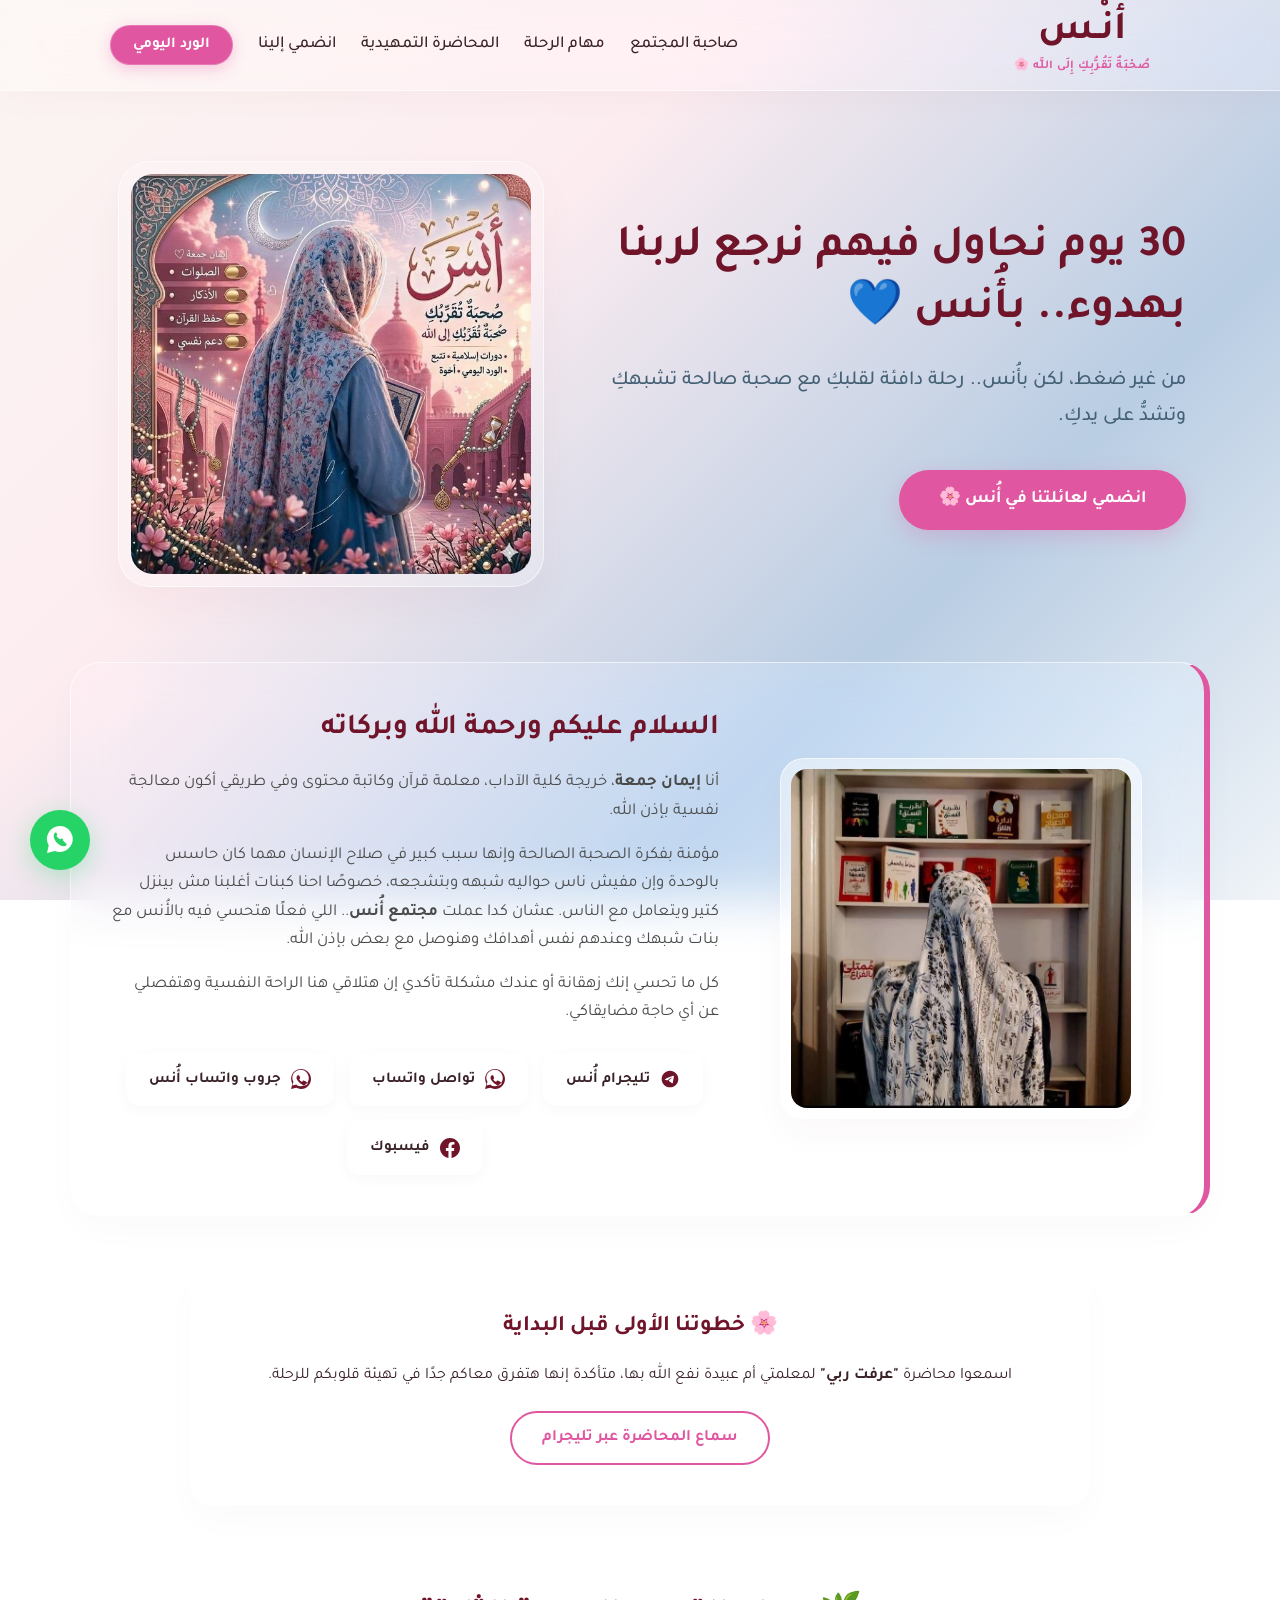
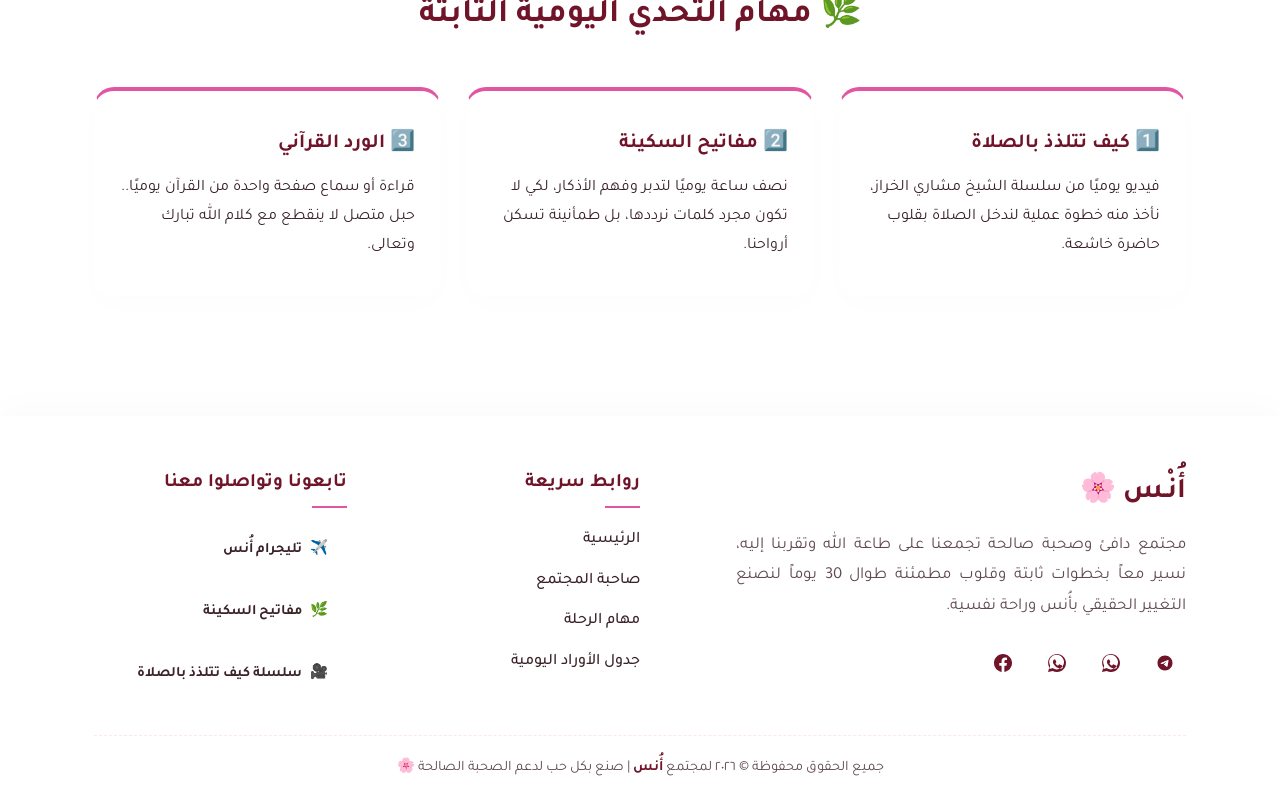
==== commit 0f0c7a95: "L8" ====
--- a/index.html
+++ b/index.html
@@ -10,1228 +10,7 @@
     <link rel="shortcut icon" href="imgs/image.png" type="image/x-icon">
     <link href="https://fonts.googleapis.com/css2?family=Tajawal:wght@400;500;700&display=swap" rel="stylesheet">
 
-    <style>
-        :root {
-            /* لوحة الألوان الاحترافية المحدثة باللون الوردي والأزرق */
-            --accent-pink: #E056A0;
-            /* اللون الوردي المطلوب 🌸 */
-            --accent-pink-hover: #c9438c;
-            --brand-maroon: #70142a;
-            /* العنابي الفخم */
-            --brand-blue: #436075;
-            /* الأزرق البترولي */
-
-            --bg-gradient: linear-gradient(135deg, #f7ece8 0%, #fae3e8 50%, #e8f0f5 100%);
-            --card-bg: rgba(255, 255, 255, 0.25);
-            --glass-modal: rgba(255, 255, 255, 0.6);
-            --border-soft: rgba(224, 86, 160, 0.2);
-
-            --text-dark: #3a2227;
-            --text-muted: #614a4e;
-        }
-
-        * {
-            box-sizing: border-box;
-            margin: 0;
-            padding: 0;
-        }
-
-        body {
-            font-family: 'Tajawal', sans-serif;
-            background: var(--bg-gradient);
-            background-attachment: fixed;
-            color: var(--text-dark);
-            line-height: 1.8;
-            -webkit-tap-highlight-color: transparent;
-        }
-
-        .container {
-            width: 100%;
-            max-width: 1140px;
-            margin: 0 auto;
-            padding: 0 24px;
-        }
-
-        /* -----------------------------------------
-           الـ Navbar الاحترافي والزجاجي
-        ----------------------------------------- */
-        .navbar {
-            background-color: rgba(247, 236, 232, 0.65);
-            backdrop-filter: blur(20px);
-            -webkit-backdrop-filter: blur(20px);
-            position: sticky;
-            top: 0;
-            z-index: 1000;
-            border-bottom: 1px solid var(--border-soft);
-            padding: 12px 0;
-            box-shadow: 0 4px 30px rgba(224, 86, 160, 0.05);
-        }
-
-        .nav-container {
-            display: flex;
-            align-items: center;
-            justify-content: space-between;
-            max-width: 1100px;
-            margin: 0 auto;
-            padding: 0 20px;
-        }
-
-        .nav-group {
-            display: flex;
-            gap: 25px;
-            align-items: center;
-        }
-
-        .nav-group.right {
-            justify-content: flex-start;
-        }
-
-        .nav-group.left {
-            justify-content: flex-end;
-        }
-
-        .nav-item {
-            text-decoration: none;
-            color: var(--text-dark);
-            font-weight: 500;
-            font-size: 1.05rem;
-            transition: all 0.3s ease;
-            position: relative;
-            padding: 5px 0;
-            white-space: nowrap;
-        }
-
-        .nav-item:hover {
-            color: var(--accent-pink);
-        }
-
-        .nav-item::after {
-            content: '';
-            position: absolute;
-            width: 0;
-            height: 2px;
-            bottom: 0;
-            right: 0;
-            background-color: var(--accent-pink);
-            transition: width 0.3s ease;
-        }
-
-        .nav-item:hover::after {
-            width: 100%;
-        }
-
-        /* زر الأوراد اليومية */
-        .btn-wards {
-            background-color: var(--accent-pink);
-            color: white;
-            padding: 10px 22px;
-            font-size: 0.95rem;
-            font-weight: 700;
-            font-family: 'Tajawal', sans-serif;
-            border: 1px solid rgba(255, 255, 255, 0.2);
-            border-radius: 50px;
-            cursor: pointer;
-            box-shadow: 0 4px 15px rgba(224, 86, 160, 0.3);
-            transition: all 0.3s ease;
-            white-space: nowrap;
-        }
-
-        .btn-wards:hover {
-            background-color: var(--accent-pink-hover);
-            transform: translateY(-2px);
-            box-shadow: 0 6px 20px rgba(224, 86, 160, 0.45);
-        }
-
-        /* شعار أُنس */
-        .nav-logo {
-            text-align: center;
-            padding: 0 20px;
-        }
-
-        .logo-text {
-            font-size: 2.5rem;
-            font-weight: 700;
-            color: var(--brand-maroon);
-            text-decoration: none;
-            line-height: 1;
-            display: block;
-        }
-
-        .logo-sub {
-            font-size: 0.75rem;
-            color: var(--accent-pink);
-            display: block;
-            margin-top: 4px;
-            white-space: nowrap;
-            font-weight: 700;
-            letter-spacing: 0.5px;
-        }
-
-        /* زر البرجر للموبايل */
-        .menu-toggle {
-            display: none;
-            flex-direction: column;
-            gap: 5px;
-            background: none;
-            border: none;
-            cursor: pointer;
-            padding: 5px;
-            z-index: 1001;
-        }
-
-        .menu-toggle span {
-            display: block;
-            width: 28px;
-            height: 3px;
-            background-color: var(--brand-maroon);
-            border-radius: 3px;
-            transition: all 0.3s ease;
-        }
-
-        .menu-toggle.active span:nth-child(1) {
-            transform: translateY(8px) rotate(45deg);
-        }
-
-        .menu-toggle.active span:nth-child(2) {
-            opacity: 0;
-        }
-
-        .menu-toggle.active span:nth-child(3) {
-            transform: translateY(-8px) rotate(-45deg);
-        }
-
-        /* -----------------------------------------
-           النافذة المنبثقة الزجاجية للأوراد
-        ----------------------------------------- */
-
-        /* تنسيق قسم الـ Hero الاحترافي المطور */
-.hero {
-    padding: 60px 0 40px;
-}
-
-/* تقسيم السكشن إلى عمودين متساويين للكمبيوتر */
-.hero-wrapper {
-    display: grid;
-    grid-template-columns: 1.1fr 0.9fr;
-    gap: 40px;
-    align-items: center;
-}
-
-.hero-content {
-    text-align: right;
-}
-
-.hero h1 {
-    font-size: 2.6rem;
-    color: var(--brand-maroon);
-    margin-bottom: 20px;
-    font-weight: 700;
-    line-height: 1.5;
-}
-
-.hero p {
-    font-size: 1.25rem;
-    color: var(--brand-blue);
-    margin-bottom: 35px;
-    font-weight: 500;
-    max-width: 580px;
-}
-
-/* تأثير الإطار الزجاجي حول الصورة */
-.hero-image-container {
-    display: flex;
-    justify-content: center;
-    align-items: center;
-}
-
-.hero-image-card {
-    background: rgba(255, 255, 255, 0.25);
-    backdrop-filter: blur(10px);
-    -webkit-backdrop-filter: blur(10px);
-    border: 1px solid rgba(255, 255, 255, 0.6);
-    padding: 12px;
-    border-radius: 32px; /* حواف دائرية ناعمة جداً الفخمة */
-    box-shadow: 0 20px 40px rgba(112, 20, 42, 0.06);
-    transition: transform 0.4s cubic-bezier(0.16, 1, 0.3, 1);
-}
-
-/* تأثير تفاعلي خفيف عند تمرير الماوس فوق الصورة */
-.hero-image-card:hover {
-    transform: translateY(-5px) scale(1.02);
-}
-
-.hero-img {
-    width: 100%;
-    max-width: 400px; /* حجم مثالي للصورة لتظل بجودة ممتازة */
-    height: auto;
-    display: block;
-    border-radius: 22px; /* انحناء داخلي متناسق مع الإطار */
-    object-fit: cover;
-}
-
-/* التوافق مع شاشات الموبايل والتابلت */
-@media (max-width: 991px) {
-    .hero {
-        padding: 40px 0 20px;
-    }
-    .hero-wrapper {
-        grid-template-columns: 1fr; /* تحويل الأعمدة لعمود واحد أسفل بعض */
-        gap: 35px;
-        text-align: center;
-    }
-    .hero-content {
-        text-align: center;
-        order: 2; /* النيكست يظهر أسفل الصورة في الموبايل */
-    }
-    .hero-image-container {
-        order: 1; /* الصورة تظهر فوق أولاً لشد الانتباه في الموبايل */
-    }
-    .hero h1 {
-        font-size: 2rem;
-    }
-    .hero p {
-        font-size: 1.1rem;
-        margin: 0 auto 25px;
-    }
-    .hero-img {
-        max-width: 320px; /* حجم أصغر متناسق مع شاشات الموبايل */
-    }
-}
-        .modal-overlay {
-            display: none;
-            position: fixed;
-            top: 0;
-            left: 0;
-            width: 100%;
-            height: 100%;
-            background: rgba(58, 34, 39, 0.5);
-            backdrop-filter: blur(15px);
-            -webkit-backdrop-filter: blur(15px);
-            z-index: 2000;
-            justify-content: center;
-            align-items: center;
-            padding: 15px;
-        }
-
-        .modal-window {
-            background: var(--glass-modal);
-            border: 1px solid rgba(255, 255, 255, 0.7);
-            border-radius: 24px;
-            width: 100%;
-            max-width: 850px;
-            max-height: 90vh;
-            overflow-y: auto;
-            -webkit-overflow-scrolling: touch;
-            box-shadow: 0 20px 50px rgba(0, 0, 0, 0.15);
-            padding: 30px 25px;
-            position: relative;
-            animation: modalFadeIn 0.4s cubic-bezier(0.16, 1, 0.3, 1);
-        }
-
-        @keyframes modalFadeIn {
-            from {
-                opacity: 0;
-                transform: translateY(-15px);
-            }
-
-            to {
-                opacity: 1;
-                transform: translateY(0);
-            }
-        }
-
-        .close-modal {
-            position: absolute;
-            top: 15px;
-            left: 15px;
-            background: rgba(255, 255, 255, 0.7);
-            border: none;
-            width: 40px;
-            height: 40px;
-            border-radius: 50%;
-            font-size: 1.2rem;
-            cursor: pointer;
-            display: flex;
-            align-items: center;
-            justify-content: center;
-            color: var(--brand-maroon);
-            transition: all 0.2s;
-            z-index: 10;
-            box-shadow: 0 2px 8px rgba(0, 0, 0, 0.05);
-        }
-
-        .close-modal:hover {
-            background: var(--accent-pink);
-            color: white;
-        }
-
-        .modal-title {
-            text-align: center;
-            color: var(--brand-maroon);
-            font-size: 1.6rem;
-            margin-bottom: 25px;
-            margin-top: 15px;
-            font-weight: 700;
-            padding: 0 20px;
-        }
-
-        .days-grid {
-            display: grid;
-            grid-template-columns: repeat(auto-fill, minmax(130px, 1fr));
-            gap: 12px;
-            margin-bottom: 30px;
-        }
-
-        .day-card {
-            background: rgba(255, 255, 255, 0.6);
-            border: 1px solid rgba(255, 255, 255, 0.8);
-            padding: 14px 10px;
-            border-radius: 16px;
-            text-align: center;
-            cursor: pointer;
-            font-weight: 700;
-            color: var(--brand-maroon);
-            transition: all 0.25s ease;
-            font-size: 0.95rem;
-            user-select: none;
-        }
-
-        .day-card:hover,
-        .day-card.active {
-            background: var(--accent-pink);
-            color: white;
-            border-color: var(--accent-pink);
-            transform: translateY(-2px);
-            box-shadow: 0 5px 15px rgba(224, 86, 160, 0.3);
-        }
-
-        .day-content-box {
-            background: rgba(255, 255, 255, 0.75);
-            border-radius: 16px;
-            padding: 25px 20px;
-            border: 1px solid rgba(255, 255, 255, 0.9);
-        }
-
-        .day-content-title {
-            font-size: 1.3rem;
-            color: var(--brand-maroon);
-            margin-bottom: 15px;
-            font-weight: 700;
-            border-bottom: 2px solid var(--border-soft);
-            padding-bottom: 8px;
-        }
-
-        .task-link-item {
-            display: block;
-            background: rgba(255, 255, 255, 0.85);
-            padding: 16px;
-            margin-bottom: 12px;
-            border-radius: 14px;
-            text-decoration: none;
-            color: var(--text-dark);
-            border-right: 5px solid var(--accent-pink);
-            transition: all 0.2s ease;
-            box-shadow: 0 2px 6px rgba(0, 0, 0, 0.01);
-        }
-
-        a.task-link-item:hover {
-            transform: translateX(-4px);
-            background: #fff;
-            box-shadow: 0 4px 12px rgba(0, 0, 0, 0.05);
-        }
-
-        .task-link-item h5 {
-            font-size: 1.05rem;
-            color: var(--brand-maroon);
-            margin-bottom: 6px;
-        }
-
-        .task-link-item p {
-            font-size: 0.9rem;
-            color: var(--text-muted);
-            line-height: 1.6;
-        }
-
-        /* -----------------------------------------
-           باقي السكاشن الأساسية للموقع
-        ----------------------------------------- */
-        .hero {
-            text-align: center;
-            padding: 70px 20px 45px;
-        }
-
-        .hero h1 {
-            font-size: 2.8rem;
-            color: var(--brand-maroon);
-            margin-bottom: 20px;
-            font-weight: 700;
-            line-height: 1.4;
-        }
-
-        .hero p {
-            font-size: 1.25rem;
-            color: var(--brand-blue);
-            max-width: 650px;
-            margin: 0 auto 35px;
-            font-weight: 500;
-        }
-
-        .btn-main {
-            display: inline-block;
-            padding: 14px 40px;
-            background-color: var(--accent-pink);
-            color: #fff;
-            text-decoration: none;
-            border-radius: 50px;
-            font-weight: 700;
-            font-size: 1.1rem;
-            box-shadow: 0 6px 20px rgba(224, 86, 160, 0.25);
-            transition: all 0.3s ease;
-        }
-
-        .btn-main:hover {
-            transform: translateY(-3px);
-            background-color: var(--accent-pink-hover);
-        }
-
-        .founder {
-            padding: 30px 0;
-            margin-bottom: 20px;
-        }
-
-        .founder-box {
-            background: var(--card-bg);
-            backdrop-filter: blur(15px);
-            -webkit-backdrop-filter: blur(15px);
-            border: 1px solid rgba(255, 255, 255, 0.6);
-            border-right: 6px solid var(--accent-pink);
-            border-radius: 24px;
-            padding: 45px 35px;
-            max-width: 900px;
-            margin: 0 auto;
-            box-shadow: 0 15px 35px rgba(112, 20, 42, 0.04);
-        }
-
-        .founder-box h2 {
-            color: var(--brand-maroon);
-            font-size: 2rem;
-            margin-bottom: 20px;
-            text-align: center;
-        }
-
-        .founder-box p {
-            font-size: 1.15rem;
-            text-align: justify;
-            text-align-last: center;
-            margin-bottom: 20px;
-        }
-
-        .intro-lecture {
-            background: var(--card-bg);
-            backdrop-filter: blur(15px);
-            -webkit-backdrop-filter: blur(15px);
-            border: 1px solid rgba(255, 255, 255, 0.6);
-            border-radius: 24px;
-            padding: 40px 30px;
-            margin: 20px auto 50px;
-            max-width: 900px;
-            text-align: center;
-            box-shadow: 0 15px 35px rgba(112, 20, 42, 0.04);
-        }
-
-        .intro-lecture h3 {
-            color: var(--brand-maroon);
-            margin-bottom: 15px;
-            font-size: 1.4rem;
-        }
-
-        .intro-lecture p {
-            margin-bottom: 20px;
-        }
-
-        .btn-secondary {
-            display: inline-block;
-            padding: 11px 30px;
-            color: var(--accent-pink);
-            border: 2px solid var(--accent-pink);
-            text-decoration: none;
-            border-radius: 50px;
-            font-weight: 700;
-            background-color: rgba(255, 255, 255, 0.4);
-            transition: all 0.3s;
-        }
-
-        .btn-secondary:hover {
-            background-color: var(--accent-pink);
-            color: #fff;
-        }
-
-        .tasks {
-            padding: 30px 0 50px;
-        }
-
-        .tasks-title {
-            text-align: center;
-            color: var(--brand-maroon);
-            margin-bottom: 40px;
-            font-size: 2.1rem;
-            font-weight: 700;
-        }
-
-        .tasks-grid {
-            display: grid;
-            grid-template-columns: repeat(auto-fit, minmax(300px, 1fr));
-            gap: 25px;
-        }
-
-        .task-card {
-            background: var(--card-bg);
-            backdrop-filter: blur(15px);
-            -webkit-backdrop-filter: blur(15px);
-            padding: 35px 25px;
-            border-radius: 20px;
-            border-top: 4px solid var(--accent-pink);
-            border-left: 1px solid rgba(255, 255, 255, 0.5);
-            border-bottom: 1px solid rgba(255, 255, 255, 0.5);
-            box-shadow: 0 10px 30px rgba(112, 20, 42, 0.02);
-        }
-
-        .task-card h4 {
-            color: var(--brand-maroon);
-            margin-bottom: 12px;
-            font-size: 1.25rem;
-        }
-
-        /* -----------------------------------------
-           الـ Footer عالي الاحترافية والزجاجي
-        ----------------------------------------- */
-        .site-footer {
-            background: rgba(247, 236, 232, 0.65);
-            backdrop-filter: blur(20px);
-            -webkit-backdrop-filter: blur(20px);
-            border-top: 1px solid var(--border-soft);
-            padding: 50px 0 20px;
-            margin-top: 70px;
-            box-shadow: 0 -10px 30px rgba(224, 86, 160, 0.03);
-        }
-
-        .footer-grid {
-            display: grid;
-            grid-template-columns: 2fr 1fr 1fr;
-            gap: 40px;
-            margin-bottom: 35px;
-        }
-
-        .footer-brand h4 {
-            font-size: 1.8rem;
-            color: var(--brand-maroon);
-            margin-bottom: 12px;
-            font-weight: 700;
-        }
-
-        .footer-brand p {
-            color: var(--text-muted);
-            font-size: 1.05rem;
-            max-width: 450px;
-            text-align: justify;
-        }
-
-        .footer-links h5 {
-            font-size: 1.2rem;
-            color: var(--brand-maroon);
-            margin-bottom: 18px;
-            font-weight: 700;
-            position: relative;
-            padding-bottom: 6px;
-        }
-
-        .footer-links h5::after {
-            content: '';
-            position: absolute;
-            bottom: 0;
-            right: 0;
-            width: 35px;
-            height: 2px;
-            background-color: var(--accent-pink);
-        }
-
-        .footer-links ul {
-            list-style: none;
-        }
-
-        .footer-links ul li {
-            margin-bottom: 12px;
-        }
-
-        .footer-links ul li a {
-            text-decoration: none;
-            color: var(--text-dark);
-            font-weight: 500;
-            transition: all 0.25s ease;
-            display: inline-block;
-        }
-
-        .footer-links ul li a:hover {
-            color: var(--accent-pink);
-            transform: translateX(-5px);
-        }
-
-        .social-buttons {
-            display: flex;
-            gap: 12px;
-            flex-wrap: wrap;
-        }
-
-        .social-btn {
-            display: inline-flex;
-            align-items: center;
-            gap: 8px;
-            padding: 11px 18px;
-            background: rgba(255, 255, 255, 0.55);
-            border: 1px solid rgba(255, 255, 255, 0.8);
-            border-radius: 14px;
-            text-decoration: none;
-            color: var(--text-dark);
-            font-weight: 700;
-            font-size: 0.9rem;
-            transition: all 0.3s ease;
-        }
-
-        .social-btn.telegram:hover {
-            background: #26A5E4;
-            color: white;
-            border-color: #26A5E4;
-            box-shadow: 0 5px 15px rgba(38, 165, 228, 0.3);
-            transform: translateY(-3px);
-        }
-
-        .social-btn.youtube:hover {
-            background: #FF0000;
-            color: white;
-            border-color: #FF0000;
-            box-shadow: 0 5px 15px rgba(255, 0, 0, 0.3);
-            transform: translateY(-3px);
-        }
-
-        .footer-bottom {
-            text-align: center;
-            border-top: 1px dashed rgba(224, 86, 160, 0.2);
-            padding-top: 20px;
-            color: var(--text-muted);
-            font-size: 0.9rem;
-        }
-
-        .footer-bottom strong {
-            color: var(--brand-maroon);
-        }
-
-        /* -----------------------------------------
-           التوافق التام مع الموبايل (Responsive UI)
-        ----------------------------------------- */
-        @media (max-width: 991px) {
-            .footer-grid {
-                grid-template-columns: 1.2fr 1fr;
-            }
-        }
-
-        @media (max-width: 768px) {
-            .container {
-                padding: 0 20px;
-            }
-
-            /* 1. زيادة طول وتوسيع الـ Navbar في الموبايل */
-            .navbar {
-                padding: 20px 0;
-                /* تم زيادة الطول هنا ليعطي طابعاً فخماً ومريحاً */
-            }
-
-            .nav-container {
-                padding: 5px 15px;
-                position: relative;
-                display: flex;
-                justify-content: space-between;
-                align-items: center;
-            }
-
-            /* 2. عكس الأماكن: جعل زر البرجر (القائمة) يظهر في أقصى اليسار */
-            .menu-toggle {
-                display: flex;
-                order: 1;
-                /* لنقله إلى اليسار تماماً */
-            }
-
-            /* 3. عكس الأماكن: جعل اللوجو يظهر في أقصى اليمين */
-            .nav-logo {
-                order: 2;
-                /* لنقله إلى اليمين تماماً */
-                padding: 0;
-                text-align: right;
-            }
-
-            .logo-text {
-                font-size: 2rem;
-            }
-
-            /* القائمة المنسدلة الزجاجية للموبايل */
-            .nav-group.right {
-                position: absolute;
-                top: 100%;
-                left: 0;
-                right: 0;
-                background: rgba(247, 236, 232, 0.96);
-                backdrop-filter: blur(25px);
-                -webkit-backdrop-filter: blur(25px);
-                flex-direction: column;
-                padding: 30px 25px;
-                gap: 20px;
-                box-shadow: 0 15px 35px rgba(0, 0, 0, 0.08);
-                border-bottom: 1px solid var(--border-soft);
-                opacity: 0;
-                visibility: hidden;
-                transform: translateY(-10px);
-                transition: all 0.3s cubic-bezier(0.16, 1, 0.3, 1);
-                max-height: 80vh;
-                overflow-y: auto;
-                z-index: 999;
-            }
-
-            .nav-group.right.active {
-                opacity: 1;
-                visibility: visible;
-                transform: translateY(0);
-                margin-top: 15px;
-                /* مسافة بسيطة لتبدو منفصلة وزجاجية انسيابية */
-            }
-
-            .nav-item {
-                font-size: 1.1rem;
-                padding: 10px 0;
-                width: 100%;
-                text-align: center;
-                border-bottom: 1px dashed rgba(224, 86, 160, 0.1);
-            }
-
-            .nav-item:last-of-type {
-                border-bottom: none;
-            }
-
-            .btn-wards {
-                width: 100%;
-                padding: 13px;
-                font-size: 1rem;
-                text-align: center;
-                margin-top: 5px;
-            }
-
-            /* سكشن الهيرو والتعريف والـ Modal للموبايل */
-            .hero {
-                padding: 50px 10px 35px;
-            }
-
-            .hero h1 {
-                font-size: 1.9rem;
-                line-height: 1.4;
-            }
-
-            .hero p {
-                font-size: 1.1rem;
-                margin-bottom: 25px;
-            }
-
-            .btn-main {
-                padding: 12px 30px;
-                font-size: 1rem;
-                width: 100%;
-                max-width: 320px;
-                text-align: center;
-            }
-
-            .founder-box {
-                padding: 35px 20px;
-                border-radius: 20px;
-            }
-
-            .founder-box h2 {
-                font-size: 1.6rem;
-            }
-
-            .founder-box p {
-                font-size: 1.05rem;
-                text-align: justify;
-            }
-
-            .modal-window {
-                padding: 25px 15px;
-                border-radius: 20px;
-            }
-
-            .modal-title {
-                font-size: 1.35rem;
-                margin-bottom: 20px;
-            }
-
-            .days-grid {
-                grid-template-columns: repeat(3, 1fr);
-                gap: 8px;
-            }
-
-            .day-card {
-                font-size: 0.85rem;
-                padding: 12px 6px;
-                border-radius: 12px;
-            }
-
-            .day-content-box {
-                padding: 18px 12px;
-            }
-
-            .day-content-title {
-                font-size: 1.15rem;
-            }
-
-            .task-link-item {
-                padding: 14px 12px;
-                border-radius: 12px;
-            }
-
-            .task-link-item h5 {
-                font-size: 1rem;
-            }
-
-            .task-link-item p {
-                font-size: 0.85rem;
-            }
-
-            .tasks-title {
-                font-size: 1.7rem;
-                margin-bottom: 30px;
-            }
-
-            .task-card {
-                padding: 25px 20px;
-                border-radius: 16px;
-            }
-
-            .site-footer {
-                padding: 40px 0 20px;
-                margin-top: 50px;
-            }
-
-            .footer-grid {
-                grid-template-columns: 1fr;
-                gap: 30px;
-                text-align: center;
-            }
-
-            .footer-brand p {
-                margin: 0 auto;
-                font-size: 1rem;
-            }
-
-            .footer-links h5::after {
-                right: 50%;
-                transform: translateX(50%);
-            }
-
-            .social-buttons {
-                justify-content: center;
-            }
-
-            .social-btn {
-                width: 100%;
-                max-width: 280px;
-                justify-content: center;
-            }
-        }
-
-        @media (max-width: 480px) {
-            .days-grid {
-                grid-template-columns: repeat(2, 1fr);
-            }
-        }
-
-
-        /* تنسيق قسم التعريف المطوّر */
-.founder-wrapper {
-    display: grid;
-    grid-template-columns: 0.8fr 1.2fr; /* الصورة على اليمين والنص على اليسار بشكل متزن */
-    gap: 40px;
-    align-items: center;
-    background: rgba(255, 255, 255, 0.4);
-    backdrop-filter: blur(15px);
-    -webkit-backdrop-filter: blur(15px);
-    border: 1px solid rgba(255, 255, 255, 0.7);
-    padding: 40px;
-    border-radius: 30px;
-    box-shadow: 0 10px 30px rgba(0, 0, 0, 0.02);
-}
-
-.founder-image-container {
-    display: flex;
-    justify-content: center;
-}
-
-/* تأثير الإطار حول صورتكِ بالمكتبة */
-.founder-image-card {
-    background: white;
-    padding: 10px;
-    border-radius: 24px;
-    box-shadow: 0 15px 35px rgba(112, 20, 42, 0.05);
-    transition: transform 0.3s ease;
-}
-
-.founder-image-card:hover {
-    transform: scale(1.02);
-}
-
-.founder-img {
-    width: 100%;
-    max-width: 340px; /* حجم مثالي ومناسب جداً داخل المربع */
-    height: auto;
-    border-radius: 16px;
-    display: block;
-    object-fit: cover;
-}
-
-.founder-content {
-    text-align: right;
-}
-
-.founder-content h2 {
-    color: #70142a;
-    font-size: 1.8rem;
-    margin-bottom: 15px;
-}
-
-.founder-content p {
-    font-size: 1.05rem;
-    line-height: 1.7;
-    color: #4a4a4a;
-    margin-bottom: 15px;
-}
-
-/* توافق شاشات الموبايل لسكشن الـ founder */
-@media (max-width: 991px) {
-    .founder-wrapper {
-        grid-template-columns: 1fr; /* عمود واحد للموبايل */
-        padding: 25px 20px;
-        gap: 25px;
-    }
-    
-    .founder-image-container {
-        order: 1; /* الصورة تظهر في الأعلى أولاً */
-    }
-    
-    .founder-content {
-        order: 2; /* النص يظهر أسفل الصورة */
-        text-align: center;
-    }
-    
-    .founder-img {
-        max-width: 280px; /* حجم أصغر يناسب الموبايل */
-    }
-}
-
-      /* تنسيق الأزرار المشترك */
-.founder-socials {
-    display: flex;
-    justify-content: center;
-    gap: 15px;
-    margin-top: 25px;
-    flex-wrap: wrap;
-}
-
-.founder-socials .social-btn {
-    display: inline-flex;
-    align-items: center;
-    gap: 10px;
-    padding: 12px 22px;
-    background: rgba(255, 255, 255, 0.7);
-    border: 1px solid rgba(255, 255, 255, 0.9);
-    border-radius: 14px;
-    text-decoration: none;
-    color: #3a2227;
-    font-weight: 700;
-    font-size: 0.95rem;
-    transition: all 0.3s cubic-bezier(0.4, 0, 0.2, 1);
-    box-shadow: 0 4px 15px rgba(0, 0, 0, 0.03);
-}
-
-.founder-socials .social-btn svg {
-    width: 20px;
-    height: 20px;
-    fill: #70142a; /* يتلون بلون الهوية العنابي تلقائياً */
-    transition: fill 0.3s ease;
-}
-
-.founder-socials .social-btn:hover {
-    color: white !important;
-    transform: translateY(-3px);
-}
-
-.founder-socials .social-btn:hover svg {
-    fill: white;
-}
-
-/* تأثير التليجرام */
-.founder-socials .social-btn.telegram:hover {
-    background: #26A5E4;
-    border-color: #26A5E4;
-    box-shadow: 0 5px 15px rgba(38, 165, 228, 0.3);
-}
-
-/* تأثير رقم الواتساب */
-.founder-socials .social-btn.whatsapp:hover {
-    background: #25D366;
-    border-color: #25D366;
-    box-shadow: 0 5px 15px rgba(37, 211, 102, 0.3);
-}
-
-/* تأثير جروب الواتساب الأخضر بلون داكن ومميز أو نفس درجة الواتساب الساطعة */
-.founder-socials .social-btn.whatsapp-group:hover {
-    background: #128C7E; /* درجة أخضر فخمة ومختلفة قليلاً لتمييز الجروب عن رقم الهاتف */
-    border-color: #128C7E;
-    box-shadow: 0 5px 15px rgba(18, 140, 126, 0.3);
-}
-
-/* تأثير الفيسبوك */
-.founder-socials .social-btn.facebook:hover {
-    background: #1877F2;
-    border-color: #1877F2;
-    box-shadow: 0 5px 15px rgba(24, 119, 242, 0.3);
-}
-
-@media (max-width: 768px) {
-    .founder-socials .social-btn {
-        width: 100%;
-        max-width: 280px;
-        justify-content: center;
-    }
-}
-
-        /* زر الواتساب العائم والمثبت أسفل الشاشة */
-        .whatsapp-floating {
-            position: fixed;
-            bottom: 30px;
-            left: 30px;
-            /* باليسار لعدم تغطية أي عناصر مهمة باليمين */
-            background-color: #25D366;
-            color: white;
-            width: 60px;
-            height: 60px;
-            border-radius: 50%;
-            display: flex;
-            align-items: center;
-            justify-content: center;
-            text-decoration: none;
-            box-shadow: 0 6px 25px rgba(37, 211, 102, 0.4);
-            z-index: 9999;
-            transition: all 0.3s ease;
-            animation: whatsappPulse 2s infinite;
-        }
-
-        .whatsapp-floating:hover {
-            transform: scale(1.1) translateY(-5px);
-            background-color: #20ba5a;
-            box-shadow: 0 8px 30px rgba(37, 211, 102, 0.6);
-        }
-
-        .whatsapp-floating svg {
-            width: 32px;
-            height: 32px;
-            fill: white;
-        }
-
-        @keyframes whatsappPulse {
-            0% {
-                box-shadow: 0 0 0 0 rgba(37, 211, 102, 0.5);
-            }
-
-            70% {
-                box-shadow: 0 0 0 15px rgba(37, 211, 102, 0);
-            }
-
-            100% {
-                box-shadow: 0 0 0 0 rgba(37, 211, 102, 0);
-            }
-        }
-
-        /* لتوافقه مع شاشات الموبايل */
-        @media (max-width: 768px) {
-            .whatsapp-floating {
-                bottom: 20px;
-                left: 20px;
-                width: 55px;
-                height: 55px;
-            }
-
-            .founder-socials .social-btn {
-                width: 100%;
-                max-width: 280px;
-                justify-content: center;
-            }
-        }
-
-        .founder-socials .social-btn.facebook:hover {
-            background: #1877F2;
-            color: white;
-            border-color: #1877F2;
-            box-shadow: 0 5px 15px rgba(24, 119, 242, 0.3);
-            transform: translateY(-3px);
-        }
-
-        /* تنسيق صف الأيقونات أسفل النص بالفوتر */
-.footer-socials-inline {
-    display: flex;
-    gap: 12px;
-    margin-top: 20px;
-}
-
-/* التنسيق الدائري الزجاجي للأيقونة */
-.f-social-btn {
-    display: inline-flex;
-    align-items: center;
-    justify-content: center;
-    width: 42px;
-    height: 42px;
-    background: rgba(255, 255, 255, 0.5);
-    border: 1px solid rgba(255, 255, 255, 0.8);
-    border-radius: 50%; /* شكل دائري كامل */
-    transition: all 0.3s cubic-bezier(0.4, 0, 0.2, 1);
-    box-shadow: 0 4px 10px rgba(0, 0, 0, 0.02);
-}
-
-/* حجم ولون الأيقونة الافتراضي داخل الدائرة */
-.f-social-btn svg {
-    width: 18px;
-    height: 18px;
-    fill: #70142a; /* لون الهوية العنابي الفخم */
-    transition: fill 0.3s ease;
-}
-
-/* التأثيرات الحركية عند تمرير الماوس فوق الدوائر */
-.f-social-btn:hover {
-    transform: translateY(-3px);
-    box-shadow: 0 6px 15px rgba(0, 0, 0, 0.1);
-}
-
-.f-social-btn:hover svg {
-    fill: #ffffff; /* تتحول الأيقونة للون الأبيض */
-}
-
-/* ألوان الخلفيات لكل شبكة عند عمل الـ Hover */
-.f-telegram:hover { background-color: #26A5E4; border-color: #26A5E4; }
-.f-whatsapp:hover { background-color: #25D366; border-color: #25D366; }
-.f-whatsapp-group:hover { background-color: #128C7E; border-color: #128C7E; }
-.f-facebook:hover { background-color: #1877F2; border-color: #1877F2; }
-
-/* لضمان التنسيق التلقائي في وسط الشاشة عند العرض على الموبايل */
-@media (max-width: 768px) {
-    .footer-socials-inline {
-        justify-content: center;
-    }
-}
-    </style>
+    <link rel="stylesheet" href="Style.css">
 </head>
 
 <body>
@@ -1269,7 +48,7 @@
         </svg>
     </a>
 
-    
+
 
     <div class="modal-overlay" id="wardsModal">
         <div class="modal-window">
@@ -1277,82 +56,113 @@
             <h3 class="modal-title">🌸 جدول الأيام والأوراد بالترتيب</h3>
 
             <div class="days-grid">
-                <div class="day-card active" onclick="showDay(1)">اليوم الأول ✨</div>
+                <div class="day-card active" onclick="showDay(1)">اليوم الأول </div>
                 <div class="day-card" onclick="showDay(2)">اليوم الثاني</div>
                 <div class="day-card" onclick="showDay(3)">اليوم الثالث</div>
                 <div class="day-card" onclick="showDay(4)">اليوم الرابع</div>
                 <div class="day-card" onclick="showDay(5)">اليوم الخامس</div>
                 <div class="day-card" onclick="showDay(6)">اليوم السادس</div>
                 <div class="day-card" onclick="showDay(7)">اليوم السابع</div>
+                <div class="day-card" onclick="showDay(8)">اليوم الثامن</div>
+                <div class="day-card" onclick="showDay(9)">اليوم التاسع </div>
+                <div class="day-card" onclick="showDay(10)">اليوم العشر </div>
+                <div class="day-card" onclick="showDay(11)"> الحادي عشر</div>
+                <div class="day-card" onclick="showDay(12)"> الثاني عشر</div>
+                <div class="day-card" onclick="showDay(13)"> الثالث عشر</div>
+                <div class="day-card" onclick="showDay(14)"> الرابع عشر</div>
+                <div class="day-card" onclick="showDay(15)"> الخامس عشر</div>
+                <div class="day-card" onclick="showDay(16)"> السادس عشر</div>
+                <div class="day-card" onclick="showDay(17)"> السابع عشر</div>
+                <div class="day-card" onclick="showDay(18)"> الثامن عشر </div>
+                <div class="day-card" onclick="showDay(19)"> التاسع عشر </div>
+                <div class="day-card" onclick="showDay(20)"> العشرون</div>
             </div>
 
             <div class="day-content-box" id="dayContentBox"></div>
         </div>
     </div>
 
-  <section class="hero">
-    <div class="container hero-wrapper">
-        <!-- الجزء الأيمن: النصوص والأزرار -->
-        <div class="hero-content">
-            <h1>30 يوم نحاول فيهم نرجع لربنا بهدوء.. بأُنس 💙</h1>
-            <p>من غير ضغط، لكن بأُنس.. رحلة دافئة لقلبكِ مع صحبة صالحة تشبهكِ وتشدُّ على يدكِ.</p>
-            <a href="https://t.me/c/2416852752/48" class="btn-main" target="_blank">انضمي لعائلتنا في أُنس 🌸</a>
-        </div>
-        
-        <!-- الجزء الأيسر: الصورة داخل إطار زجاجي احترافي -->
-        <div class="hero-image-container">
-            <div class="hero-image-card">
-                <img src="imgs/image.png" alt="مجتمع أنس - إيمان جمعة" class="hero-img">
-            </div>
-        </div>
-    </div>
-</section>
-    
-
-<section class="founder" id="about">
-    <div class="container founder-wrapper">
-        
-        <!-- الجزء الأيمن: الصورة داخل إطار احترافي ناعم -->
-        <div class="founder-image-container">
-            <div class="founder-image-card">
-                <img src="imgs/loge-eman.jpg" alt="إيمان جمعة - مؤسسة مجتمع أُنس" class="founder-img">
-            </div>
-        </div>
-
-        <!-- الجزء الأيسر: النص التعريفي والأزرار -->
-        <div class="founder-content">
-            <h2>السلام عليكم ورحمة الله وبركاته</h2>
-            <p>أنا <strong>إيمان جمعة</strong>، خريجة كلية الآداب، معلمة قرآن وكاتبة محتوى وفي طريقي أكون معالجة نفسية بإذن الله.</p>
-            <p>مؤمنة بفكرة الصحبة الصالحة وإنها سبب كبير في صلاح الإنسان مهما كان حاسس بالوحدة وإن مفيش ناس حواليه شبهه وبتشجعه، خصوصًا احنا كبنات أغلبنا مش بينزل كتير ويتعامل مع الناس. عشان كدا عملت <strong>مجتمع أُنس</strong>.. اللي فعلًا هتحسي فيه بالأُنس مع بنات شبهك وعندهم نفس أهدافك وهنوصل مع بعض بإذن الله.</p>
-            <p>كل ما تحسي إنك زهقانة أو عندك مشكلة تأكدي إن هتلاقي هنا الراحة النفسية وهتفصلي عن أي حاجة مضايقاكي.</p>
-            
-            <!-- أزرار التواصل -->
-            <div class="founder-socials">
-                <a href="https://t.me/+D-jba4cjRIw5NDk0" target="_blank" class="social-btn telegram">
-                    <svg viewBox="0 0 24 24"><path d="M12 2C6.48 2 2 6.48 2 12s4.48 10 10 10 10-4.48 10-10S17.52 2 12 2zm4.64 6.8c-.15 1.58-.8 5.42-1.13 7.19-.14.75-.42 1-.68 1.03-.58.05-1.02-.38-1.58-.75-.88-.58-1.38-.94-2.23-1.5-.99-.65-.35-1.01.22-1.59.15-.15 2.71-2.48 2.76-2.69a.2.2 0 0 0-.05-.18c-.06-.05-.14-.03-.21-.02-.09.02-1.49.95-4.22 2.79-.4.27-.76.41-1.08.4-.36-.01-1.04-.2-1.55-.37-.63-.2-1.12-.31-1.08-.66.02-.18.27-.36.74-.55 2.92-1.27 4.86-2.11 5.83-2.51 2.78-1.16 3.35-1.36 3.73-1.36.08 0 .27.02.39.12.1.08.13.19.14.27-.01.06.01.24 0 .33z"/></svg>
-                    تليجرام أُنس
-                </a>
-                
-                <a href="https://wa.me/201000000000" target="_blank" class="social-btn whatsapp">
-                    <svg viewBox="0 0 24 24"><path d="M.057 24l1.687-6.163c-1.041-1.804-1.588-3.849-1.587-5.946C.06 5.348 5.397.01 12.008.01c3.202.001 6.212 1.246 8.477 3.513 2.266 2.268 3.507 5.28 3.505 8.484-.004 6.657-5.34 11.997-11.953 11.997-2.005-.001-3.973-.502-5.713-1.453L0 24zm6.59-4.846c1.6.95 3.188 1.449 4.825 1.451 5.436 0 9.86-4.37 9.864-9.799.002-2.63-1.023-5.101-2.885-6.965C16.528 1.975 14.063.953 11.453.953 6.017.953 1.593 5.325 1.59 10.756c-.001 1.674.452 3.303 1.311 4.733L1.88 19.9l4.767-1.246zM17.56 14.8c-.326-.163-1.933-.953-2.231-1.062-.3-.109-.517-.163-.733.163-.217.327-.842 1.062-1.031 1.28-.19.218-.38.245-.706.082-1.13-.566-1.895-1.024-2.651-2.32-.198-.34-.198-.55 0-.872.11-.177.326-.381.49-.572.163-.19.217-.327.326-.54.109-.217.055-.404-.027-.567-.082-.163-.733-1.767-1.005-2.42-.267-.641-.54-.555-.733-.565-.19-.01-.407-.01-.624-.01-.217 0-.57.082-.868.408-.298.327-1.14 1.115-1.14 2.718 0 1.603 1.167 3.152 1.329 3.37.163.218 2.296 3.507 5.562 4.916.777.335 1.383.535 1.856.686.781.248 1.492.213 2.054.129.627-.094 1.933-.79 2.204-1.553.271-.762.271-1.415.19-1.553-.082-.138-.298-.22-.624-.383z"/></svg>
-                    تواصل واتساب
-                </a>
-
-                <a href="https://chat.whatsapp.com/your-group-link" target="_blank" class="social-btn whatsapp-group">
-                    <svg viewBox="0 0 24 24"><path d="M.057 24l1.687-6.163c-1.041-1.804-1.588-3.849-1.587-5.946C.06 5.348 5.397.01 12.008.01c3.202.001 6.212 1.246 8.477 3.513 2.266 2.268 3.507 5.28 3.505 8.484-.004 6.657-5.34 11.997-11.953 11.997-2.005-.001-3.973-.502-5.713-1.453L0 24zm6.59-4.846c1.6.95 3.188 1.449 4.825 1.451 5.436 0 9.86-4.37 9.864-9.799.002-2.63-1.023-5.101-2.885-6.965C16.528 1.975 14.063.953 11.453.953 6.017.953 1.593 5.325 1.59 10.756c-.001 1.674.452 3.303 1.311 4.733L1.88 19.9l4.767-1.246zM17.56 14.8c-.326-.163-1.933-.953-2.231-1.062-.3-.109-.517-.163-.733.163-.217.327-.842 1.062-1.031 1.28-.19.218-.38.245-.706.082-1.13-.566-1.895-1.024-2.651-2.32-.198-.34-.198-.55 0-.872.11-.177.326-.381.49-.572.163-.19.217-.327.326-.54.109-.217.055-.404-.027-.567-.082-.163-.733-1.767-1.005-2.42-.267-.641-.54-.555-.733-.565-.19-.01-.407-.01-.624-.01-.217 0-.57.082-.868.408-.298.327-1.14 1.115-1.14 2.718 0 1.603 1.167 3.152 1.329 3.37.163.218 2.296 3.507 5.562 4.916.777.335 1.383.535 1.856.686.781.248 1.492.213 2.054.129.627-.094 1.933-.79 2.204-1.553.271-.762.271-1.415.19-1.553-.082-.138-.298-.22-.624-.383z"/></svg>
-                    جروب واتساب أُنس
-                </a>
-
-                <a href="https://www.facebook.com/your-page" target="_blank" class="social-btn facebook">
-                    <svg viewBox="0 0 24 24"><path d="M24 12.073c0-6.627-5.373-12-12-12s-12 5.373-12 12c0 5.99 4.388 10.954 10.125 11.854v-8.385H7.078v-3.47h3.047V9.43c0-3.007 1.792-4.669 4.533-4.669 1.312 0 2.686.235 2.686.235v2.953H15.83c-1.491 0-1.956.925-1.956 1.874v2.25h3.328l-.532 3.47h-2.796v8.385C19.612 23.027 24 18.062 24 12.073z"/></svg>
-                    فيسبوك
-                </a>
-            </div>
-        </div>
-
-    </div>
-</section>
- 
+    <section class="hero">
+        <div class="container hero-wrapper">
+            <!-- الجزء الأيمن: النصوص والأزرار -->
+            <div class="hero-content">
+                <h1>30 يوم نحاول فيهم نرجع لربنا بهدوء.. بأُنس 💙</h1>
+                <p>من غير ضغط، لكن بأُنس.. رحلة دافئة لقلبكِ مع صحبة صالحة تشبهكِ وتشدُّ على يدكِ.</p>
+                <a href="https://t.me/c/2416852752/48" class="btn-main" target="_blank">انضمي لعائلتنا في أُنس 🌸</a>
+            </div>
+
+            <!-- الجزء الأيسر: الصورة داخل إطار زجاجي احترافي -->
+            <div class="hero-image-container">
+                <div class="hero-image-card">
+                    <img src="imgs/image.png" alt="مجتمع أنس - إيمان جمعة" class="hero-img">
+                </div>
+            </div>
+        </div>
+    </section>
+
+
+    <section class="founder" id="about">
+        <div class="container founder-wrapper">
+
+            <!-- الجزء الأيمن: الصورة داخل إطار احترافي ناعم -->
+            <div class="founder-image-container">
+                <div class="founder-image-card">
+                    <img src="imgs/loge-eman.jpg" alt="إيمان جمعة - مؤسسة مجتمع أُنس" class="founder-img">
+                </div>
+            </div>
+
+            <!-- الجزء الأيسر: النص التعريفي والأزرار -->
+            <div class="founder-content">
+                <h2>السلام عليكم ورحمة الله وبركاته</h2>
+                <p>أنا <strong>إيمان جمعة</strong>، خريجة كلية الآداب، معلمة قرآن وكاتبة محتوى وفي طريقي أكون معالجة
+                    نفسية بإذن الله.</p>
+                <p>مؤمنة بفكرة الصحبة الصالحة وإنها سبب كبير في صلاح الإنسان مهما كان حاسس بالوحدة وإن مفيش ناس حواليه
+                    شبهه وبتشجعه، خصوصًا احنا كبنات أغلبنا مش بينزل كتير ويتعامل مع الناس. عشان كدا عملت <strong>مجتمع
+                        أُنس</strong>.. اللي فعلًا هتحسي فيه بالأُنس مع بنات شبهك وعندهم نفس أهدافك وهنوصل مع بعض بإذن
+                    الله.</p>
+                <p>كل ما تحسي إنك زهقانة أو عندك مشكلة تأكدي إن هتلاقي هنا الراحة النفسية وهتفصلي عن أي حاجة مضايقاكي.
+                </p>
+
+                <!-- أزرار التواصل -->
+                <div class="founder-socials">
+                    <a href="https://t.me/+D-jba4cjRIw5NDk0" target="_blank" class="social-btn telegram">
+                        <svg viewBox="0 0 24 24">
+                            <path
+                                d="M12 2C6.48 2 2 6.48 2 12s4.48 10 10 10 10-4.48 10-10S17.52 2 12 2zm4.64 6.8c-.15 1.58-.8 5.42-1.13 7.19-.14.75-.42 1-.68 1.03-.58.05-1.02-.38-1.58-.75-.88-.58-1.38-.94-2.23-1.5-.99-.65-.35-1.01.22-1.59.15-.15 2.71-2.48 2.76-2.69a.2.2 0 0 0-.05-.18c-.06-.05-.14-.03-.21-.02-.09.02-1.49.95-4.22 2.79-.4.27-.76.41-1.08.4-.36-.01-1.04-.2-1.55-.37-.63-.2-1.12-.31-1.08-.66.02-.18.27-.36.74-.55 2.92-1.27 4.86-2.11 5.83-2.51 2.78-1.16 3.35-1.36 3.73-1.36.08 0 .27.02.39.12.1.08.13.19.14.27-.01.06.01.24 0 .33z" />
+                        </svg>
+                        تليجرام أُنس
+                    </a>
+
+                    <a href="https://wa.me/201000000000" target="_blank" class="social-btn whatsapp">
+                        <svg viewBox="0 0 24 24">
+                            <path
+                                d="M.057 24l1.687-6.163c-1.041-1.804-1.588-3.849-1.587-5.946C.06 5.348 5.397.01 12.008.01c3.202.001 6.212 1.246 8.477 3.513 2.266 2.268 3.507 5.28 3.505 8.484-.004 6.657-5.34 11.997-11.953 11.997-2.005-.001-3.973-.502-5.713-1.453L0 24zm6.59-4.846c1.6.95 3.188 1.449 4.825 1.451 5.436 0 9.86-4.37 9.864-9.799.002-2.63-1.023-5.101-2.885-6.965C16.528 1.975 14.063.953 11.453.953 6.017.953 1.593 5.325 1.59 10.756c-.001 1.674.452 3.303 1.311 4.733L1.88 19.9l4.767-1.246zM17.56 14.8c-.326-.163-1.933-.953-2.231-1.062-.3-.109-.517-.163-.733.163-.217.327-.842 1.062-1.031 1.28-.19.218-.38.245-.706.082-1.13-.566-1.895-1.024-2.651-2.32-.198-.34-.198-.55 0-.872.11-.177.326-.381.49-.572.163-.19.217-.327.326-.54.109-.217.055-.404-.027-.567-.082-.163-.733-1.767-1.005-2.42-.267-.641-.54-.555-.733-.565-.19-.01-.407-.01-.624-.01-.217 0-.57.082-.868.408-.298.327-1.14 1.115-1.14 2.718 0 1.603 1.167 3.152 1.329 3.37.163.218 2.296 3.507 5.562 4.916.777.335 1.383.535 1.856.686.781.248 1.492.213 2.054.129.627-.094 1.933-.79 2.204-1.553.271-.762.271-1.415.19-1.553-.082-.138-.298-.22-.624-.383z" />
+                        </svg>
+                        تواصل واتساب
+                    </a>
+
+                    <a href="https://chat.whatsapp.com/your-group-link" target="_blank"
+                        class="social-btn whatsapp-group">
+                        <svg viewBox="0 0 24 24">
+                            <path
+                                d="M.057 24l1.687-6.163c-1.041-1.804-1.588-3.849-1.587-5.946C.06 5.348 5.397.01 12.008.01c3.202.001 6.212 1.246 8.477 3.513 2.266 2.268 3.507 5.28 3.505 8.484-.004 6.657-5.34 11.997-11.953 11.997-2.005-.001-3.973-.502-5.713-1.453L0 24zm6.59-4.846c1.6.95 3.188 1.449 4.825 1.451 5.436 0 9.86-4.37 9.864-9.799.002-2.63-1.023-5.101-2.885-6.965C16.528 1.975 14.063.953 11.453.953 6.017.953 1.593 5.325 1.59 10.756c-.001 1.674.452 3.303 1.311 4.733L1.88 19.9l4.767-1.246zM17.56 14.8c-.326-.163-1.933-.953-2.231-1.062-.3-.109-.517-.163-.733.163-.217.327-.842 1.062-1.031 1.28-.19.218-.38.245-.706.082-1.13-.566-1.895-1.024-2.651-2.32-.198-.34-.198-.55 0-.872.11-.177.326-.381.49-.572.163-.19.217-.327.326-.54.109-.217.055-.404-.027-.567-.082-.163-.733-1.767-1.005-2.42-.267-.641-.54-.555-.733-.565-.19-.01-.407-.01-.624-.01-.217 0-.57.082-.868.408-.298.327-1.14 1.115-1.14 2.718 0 1.603 1.167 3.152 1.329 3.37.163.218 2.296 3.507 5.562 4.916.777.335 1.383.535 1.856.686.781.248 1.492.213 2.054.129.627-.094 1.933-.79 2.204-1.553.271-.762.271-1.415.19-1.553-.082-.138-.298-.22-.624-.383z" />
+                        </svg>
+                        جروب واتساب أُنس
+                    </a>
+
+                    <a href="https://www.facebook.com/your-page" target="_blank" class="social-btn facebook">
+                        <svg viewBox="0 0 24 24">
+                            <path
+                                d="M24 12.073c0-6.627-5.373-12-12-12s-12 5.373-12 12c0 5.99 4.388 10.954 10.125 11.854v-8.385H7.078v-3.47h3.047V9.43c0-3.007 1.792-4.669 4.533-4.669 1.312 0 2.686.235 2.686.235v2.953H15.83c-1.491 0-1.956.925-1.956 1.874v2.25h3.328l-.532 3.47h-2.796v8.385C19.612 23.027 24 18.062 24 12.073z" />
+                        </svg>
+                        فيسبوك
+                    </a>
+                </div>
+            </div>
+
+        </div>
+    </section>
+
 
     <div class="container">
         <div class="intro-lecture">
@@ -1387,26 +197,43 @@
         <div class="container">
             <div class="footer-grid">
                 <div class="footer-brand">
-    <h4>أُنْـس 🌸</h4>
-    <p>مجتمع دافئ وصحبة صالحة تجمعنا على طاعة الله وتقربنا إليه، نسير معاً بخطوات ثابتة وقلوب مطمئنة طوال 30 يوماً لنصنع التغيير الحقيقي بأُنس وراحة نفسية.</p>
-    
-    <!-- نقل أيقونات السوشيال ميديا لتكون أسفل الوصف مباشرة -->
-    <div class="footer-socials-inline">
-        <a href="https://t.me/+D-jba4cjRIw5NDk0" target="_blank" class="f-social-btn f-telegram" title="تليجرام أُنس">
-            <svg viewBox="0 0 24 24"><path d="M12 2C6.48 2 2 6.48 2 12s4.48 10 10 10 10-4.48 10-10S17.52 2 12 2zm4.64 6.8c-.15 1.58-.8 5.42-1.13 7.19-.14.75-.42 1-.68 1.03-.58.05-1.02-.38-1.58-.75-.88-.58-1.38-.94-2.23-1.5-.99-.65-.35-1.01.22-1.59.15-.15 2.71-2.48 2.76-2.69a.2.2 0 0 0-.05-.18c-.06-.05-.14-.03-.21-.02-.09.02-1.49.95-4.22 2.79-.4.27-.76.41-1.08.4-.36-.01-1.04-.2-1.55-.37-.63-.2-1.12-.31-1.08-.66.02-.18.27-.36.74-.55 2.92-1.27 4.86-2.11 5.83-2.51 2.78-1.16 3.35-1.36 3.73-1.36.08 0 .27.02.39.12.1.08.13.19.14.27-.01.06.01.24 0 .33z"/></svg>
-        </a>
-        <a href="https://wa.me/201000000000" target="_blank" class="f-social-btn f-whatsapp" title="تواصل واتساب">
-            <svg viewBox="0 0 24 24"><path d="M.057 24l1.687-6.163c-1.041-1.804-1.588-3.849-1.587-5.946C.06 5.348 5.397.01 12.008.01c3.202.001 6.212 1.246 8.477 3.513 2.266 2.268 3.507 5.28 3.505 8.484-.004 6.657-5.34 11.997-11.953 11.997-2.005-.001-3.973-.502-5.713-1.453L0 24zm6.59-4.846c1.6.95 3.188 1.449 4.825 1.451 5.436 0 9.86-4.37 9.864-9.799.002-2.63-1.023-5.101-2.885-6.965C16.528 1.975 14.063.953 11.453.953 6.017.953 1.593 5.325 1.59 10.756c-.001 1.674.452 3.303 1.311 4.733L1.88 19.9l4.767-1.246zM17.56 14.8c-.326-.163-1.933-.953-2.231-1.062-.3-.109-.517-.163-.733.163-.217.327-.842 1.062-1.031 1.28-.19.218-.38.245-.706.082-1.13-.566-1.895-1.024-2.651-2.32-.198-.34-.198-.55 0-.872.11-.177.326-.381.49-.572.163-.19.217-.327.326-.54.109-.217.055-.404-.027-.567-.082-.163-.733-1.767-1.005-2.42-.267-.641-.54-.555-.733-.565-.19-.01-.407-.01-.624-.01-.217 0-.57.082-.868.408-.298.327-1.14 1.115-1.14 2.718 0 1.603 1.167 3.152 1.329 3.37.163.218 2.296 3.507 5.562 4.916.777.335 1.383.535 1.856.686.781.248 1.492.213 2.054.129.627-.094 1.933-.79 2.204-1.553.271-.762.271-1.415.19-1.553-.082-.138-.298-.22-.624-.383z"/></svg>
-        </a>
-        <a href="https://chat.whatsapp.com/your-group-link" target="_blank" class="f-social-btn f-whatsapp-group" title="جروب واتساب أُنس">
-            <!-- أيقونة تعبر عن الجروب/المجتمع عن طريق تكرار الهوية -->
-            <svg viewBox="0 0 24 24"><path d="M.057 24l1.687-6.163c-1.041-1.804-1.588-3.849-1.587-5.946C.06 5.348 5.397.01 12.008.01c3.202.001 6.212 1.246 8.477 3.513 2.266 2.268 3.507 5.28 3.505 8.484-.004 6.657-5.34 11.997-11.953 11.997-2.005-.001-3.973-.502-5.713-1.453L0 24zm6.59-4.846c1.6.95 3.188 1.449 4.825 1.451 5.436 0 9.86-4.37 9.864-9.799.002-2.63-1.023-5.101-2.885-6.965C16.528 1.975 14.063.953 11.453.953 6.017.953 1.593 5.325 1.59 10.756c-.001 1.674.452 3.303 1.311 4.733L1.88 19.9l4.767-1.246zM17.56 14.8c-.326-.163-1.933-.953-2.231-1.062-.3-.109-.517-.163-.733.163-.217.327-.842 1.062-1.031 1.28-.19.218-.38.245-.706.082-1.13-.566-1.895-1.024-2.651-2.32-.198-.34-.198-.55 0-.872.11-.177.326-.381.49-.572.163-.19.217-.327.326-.54.109-.217.055-.404-.027-.567-.082-.163-.733-1.767-1.005-2.42-.267-.641-.54-.555-.733-.565-.19-.01-.407-.01-.624-.01-.217 0-.57.082-.868.408-.298.327-1.14 1.115-1.14 2.718 0 1.603 1.167 3.152 1.329 3.37.163.218 2.296 3.507 5.562 4.916.777.335 1.383.535 1.856.686.781.248 1.492.213 2.054.129.627-.094 1.933-.79 2.204-1.553.271-.762.271-1.415.19-1.553-.082-.138-.298-.22-.624-.383z"/></svg>
-        </a>
-        <a href="https://www.facebook.com/your-page" target="_blank" class="f-social-btn f-facebook" title="فيسبوك">
-            <svg viewBox="0 0 24 24"><path d="M24 12.073c0-6.627-5.373-12-12-12s-12 5.373-12 12c0 5.99 4.388 10.954 10.125 11.854v-8.385H7.078v-3.47h3.047V9.43c0-3.007 1.792-4.669 4.533-4.669 1.312 0 2.686.235 2.686.235v2.953H15.83c-1.491 0-1.956.925-1.956 1.874v2.25h3.328l-.532 3.47h-2.796v8.385C19.612 23.027 24 18.062 24 12.073z"/></svg>
-        </a>
-    </div>
-</div>
+                    <h4>أُنْـس 🌸</h4>
+                    <p>مجتمع دافئ وصحبة صالحة تجمعنا على طاعة الله وتقربنا إليه، نسير معاً بخطوات ثابتة وقلوب مطمئنة
+                        طوال 30 يوماً لنصنع التغيير الحقيقي بأُنس وراحة نفسية.</p>
+
+                    <!-- نقل أيقونات السوشيال ميديا لتكون أسفل الوصف مباشرة -->
+                    <div class="footer-socials-inline">
+                        <a href="https://t.me/+D-jba4cjRIw5NDk0" target="_blank" class="f-social-btn f-telegram"
+                            title="تليجرام أُنس">
+                            <svg viewBox="0 0 24 24">
+                                <path
+                                    d="M12 2C6.48 2 2 6.48 2 12s4.48 10 10 10 10-4.48 10-10S17.52 2 12 2zm4.64 6.8c-.15 1.58-.8 5.42-1.13 7.19-.14.75-.42 1-.68 1.03-.58.05-1.02-.38-1.58-.75-.88-.58-1.38-.94-2.23-1.5-.99-.65-.35-1.01.22-1.59.15-.15 2.71-2.48 2.76-2.69a.2.2 0 0 0-.05-.18c-.06-.05-.14-.03-.21-.02-.09.02-1.49.95-4.22 2.79-.4.27-.76.41-1.08.4-.36-.01-1.04-.2-1.55-.37-.63-.2-1.12-.31-1.08-.66.02-.18.27-.36.74-.55 2.92-1.27 4.86-2.11 5.83-2.51 2.78-1.16 3.35-1.36 3.73-1.36.08 0 .27.02.39.12.1.08.13.19.14.27-.01.06.01.24 0 .33z" />
+                            </svg>
+                        </a>
+                        <a href="https://wa.me/201000000000" target="_blank" class="f-social-btn f-whatsapp"
+                            title="تواصل واتساب">
+                            <svg viewBox="0 0 24 24">
+                                <path
+                                    d="M.057 24l1.687-6.163c-1.041-1.804-1.588-3.849-1.587-5.946C.06 5.348 5.397.01 12.008.01c3.202.001 6.212 1.246 8.477 3.513 2.266 2.268 3.507 5.28 3.505 8.484-.004 6.657-5.34 11.997-11.953 11.997-2.005-.001-3.973-.502-5.713-1.453L0 24zm6.59-4.846c1.6.95 3.188 1.449 4.825 1.451 5.436 0 9.86-4.37 9.864-9.799.002-2.63-1.023-5.101-2.885-6.965C16.528 1.975 14.063.953 11.453.953 6.017.953 1.593 5.325 1.59 10.756c-.001 1.674.452 3.303 1.311 4.733L1.88 19.9l4.767-1.246zM17.56 14.8c-.326-.163-1.933-.953-2.231-1.062-.3-.109-.517-.163-.733.163-.217.327-.842 1.062-1.031 1.28-.19.218-.38.245-.706.082-1.13-.566-1.895-1.024-2.651-2.32-.198-.34-.198-.55 0-.872.11-.177.326-.381.49-.572.163-.19.217-.327.326-.54.109-.217.055-.404-.027-.567-.082-.163-.733-1.767-1.005-2.42-.267-.641-.54-.555-.733-.565-.19-.01-.407-.01-.624-.01-.217 0-.57.082-.868.408-.298.327-1.14 1.115-1.14 2.718 0 1.603 1.167 3.152 1.329 3.37.163.218 2.296 3.507 5.562 4.916.777.335 1.383.535 1.856.686.781.248 1.492.213 2.054.129.627-.094 1.933-.79 2.204-1.553.271-.762.271-1.415.19-1.553-.082-.138-.298-.22-.624-.383z" />
+                            </svg>
+                        </a>
+                        <a href="https://chat.whatsapp.com/your-group-link" target="_blank"
+                            class="f-social-btn f-whatsapp-group" title="جروب واتساب أُنس">
+                            <!-- أيقونة تعبر عن الجروب/المجتمع عن طريق تكرار الهوية -->
+                            <svg viewBox="0 0 24 24">
+                                <path
+                                    d="M.057 24l1.687-6.163c-1.041-1.804-1.588-3.849-1.587-5.946C.06 5.348 5.397.01 12.008.01c3.202.001 6.212 1.246 8.477 3.513 2.266 2.268 3.507 5.28 3.505 8.484-.004 6.657-5.34 11.997-11.953 11.997-2.005-.001-3.973-.502-5.713-1.453L0 24zm6.59-4.846c1.6.95 3.188 1.449 4.825 1.451 5.436 0 9.86-4.37 9.864-9.799.002-2.63-1.023-5.101-2.885-6.965C16.528 1.975 14.063.953 11.453.953 6.017.953 1.593 5.325 1.59 10.756c-.001 1.674.452 3.303 1.311 4.733L1.88 19.9l4.767-1.246zM17.56 14.8c-.326-.163-1.933-.953-2.231-1.062-.3-.109-.517-.163-.733.163-.217.327-.842 1.062-1.031 1.28-.19.218-.38.245-.706.082-1.13-.566-1.895-1.024-2.651-2.32-.198-.34-.198-.55 0-.872.11-.177.326-.381.49-.572.163-.19.217-.327.326-.54.109-.217.055-.404-.027-.567-.082-.163-.733-1.767-1.005-2.42-.267-.641-.54-.555-.733-.565-.19-.01-.407-.01-.624-.01-.217 0-.57.082-.868.408-.298.327-1.14 1.115-1.14 2.718 0 1.603 1.167 3.152 1.329 3.37.163.218 2.296 3.507 5.562 4.916.777.335 1.383.535 1.856.686.781.248 1.492.213 2.054.129.627-.094 1.933-.79 2.204-1.553.271-.762.271-1.415.19-1.553-.082-.138-.298-.22-.624-.383z" />
+                            </svg>
+                        </a>
+                        <a href="https://www.facebook.com/your-page" target="_blank" class="f-social-btn f-facebook"
+                            title="فيسبوك">
+                            <svg viewBox="0 0 24 24">
+                                <path
+                                    d="M24 12.073c0-6.627-5.373-12-12-12s-12 5.373-12 12c0 5.99 4.388 10.954 10.125 11.854v-8.385H7.078v-3.47h3.047V9.43c0-3.007 1.792-4.669 4.533-4.669 1.312 0 2.686.235 2.686.235v2.953H15.83c-1.491 0-1.956.925-1.956 1.874v2.25h3.328l-.532 3.47h-2.796v8.385C19.612 23.027 24 18.062 24 12.073z" />
+                            </svg>
+                        </a>
+                    </div>
+                </div>
 
                 <div class="footer-links">
                     <h5>روابط سريعة</h5>
@@ -1441,494 +268,7 @@
             </div>
         </div>
     </footer>
-    <script>
-        // فتح وإغلاق قائمة الموبايل
-        const menuToggle = document.getElementById('menuToggle');
-        const navGroup = document.getElementById('navGroup');
-
-        menuToggle.addEventListener('click', () => {
-            menuToggle.classList.toggle('active');
-            navGroup.classList.toggle('active');
-        });
-
-        document.querySelectorAll('.nav-item, .btn-wards').forEach(item => {
-            item.addEventListener('click', () => {
-                menuToggle.classList.remove('active');
-                navGroup.classList.remove('active');
-            });
-        });
-
-        // التحكم بالنافذة المنبثقة للورد اليومي (Modal)
-        const modal = document.getElementById('wardsModal');
-        const openBtn = document.getElementById('openWardsBtn');
-        const closeBtn = document.getElementById('closeWardsBtn');
-
-        openBtn.addEventListener('click', () => {
-            modal.style.display = 'flex';
-            showDay(1); // فتح اليوم الأول تلقائياً عند فتح المودال
-        });
-
-        closeBtn.addEventListener('click', () => {
-            modal.style.display = 'none';
-        });
-
-        window.addEventListener('click', (e) => {
-            if (e.target === modal) {
-                modal.style.display = 'none';
-            }
-        });
-
-        // ستايل موحد وثابت لزر فورم المحاسبة لضمان عدم اختفائه مجدداً
-        const btnStyle = `display: inline-block; background-color: #e05295; color: #fff; padding: 10px 20px; border-radius: 20px; text-decoration: none; font-weight: bold; margin-top: 10px; transition: background 0.3s; box-shadow: 0 4px 6px rgba(224, 82, 149, 0.2);`;
-
-        // قاعدة البيانات المفصلة للأيام من 1 إلى 20 مع التنسيق المباشر للأزرار
-        const daysData = {
-            1: `
-            <h4 class="day-content-title">ورْد اليوم الأول ✨</h4>
-            <a href="https://youtu.be/5IK8LpEHhbc?si=u0VVAo7Z_fPX5pKz" target="_blank" class="task-link-item">
-                <h5>1️⃣ كيف تتلذذ بالصلاة 🌸</h5>
-                <p>اضغطي هنا لمشاهدة الحلقة الأولى من سلسلة الشيخ مشاري الخراز على يوتيوب.</p>
-            </a>
-            <a href="https://t.me/Mfatee7Alsakena/531" target="_blank" class="task-link-item">
-                <h5>2️⃣ محاضرات مفاتيح السكينة 🌿</h5>
-                <p>نصف ساعة من أول محاضرة في مفاتيح السكينة لتدبر وفهم الأذكار.</p>
-            </a>
-            <a href="https://t.me/+SPn2oDqBi5ZkODc8" target="_blank" class="task-link-item channel-badge">
-                <h5>❤️ رابط قناة مفاتيح السكينة الرسمية</h5>
-                <p>اضغطي هنا للانضمام المباشر لمتابعة كافة التحديثات اليومية.</p>
-            </a>
-            <div class="task-link-item" style="cursor: default;">
-                <h5>3️⃣ الورد القرآني المرتل 💙</h5>
-                <p>أول صفحة من سورة البقرة؛ من الفاتحة لوجه "إن الذين كفروا" (يمكن قراءتها أو سماعها).</p>
-            </div>
-            <div class="form-accounting-box">
-                <h6>📝 فورم المحاسبة اليومي لليوم الأول</h6>
-                <p>لا تنسي تسجيل إنجازكِ اليوم لتشجيع نفسكِ ومتابعة استمراريتكِ في الرحلة!</p>
-                <a href="https://forms.gle/Vd7Wn1Uvkh4GDvT59" target="_blank" class="btn-form" style="${btnStyle}">تعبئة فورم المحاسبة 🌸</a>
-            </div>
-        `,
-            2: `
-            <h4 class="day-content-title">ورْد اليوم الثاني 🌿</h4>
-            <a href="https://youtu.be/zey8O9FzM88?si=M3SdbT2TUKOMYFxB" target="_blank" class="task-link-item">
-                <h5>1️⃣ كيف تتلذذ بالصلاة 🌸</h5>
-                <p>اضغطي هنا لمشاهدة الحلقة الثانية من الدورة على يوتيوب.</p>
-            </a>
-            <a href="https://t.me/Mfatee7Alsakena/531" target="_blank" class="task-link-item">
-                <h5>2️⃣ محاضرات مفاتيح السكينة 🌿</h5>
-                <p>ثاني نصف ساعة من محاضرة مفاتيح السكينة لتعميق تدبر الأذكار.</p>
-            </a>
-            <div class="task-link-item" style="cursor: default;">
-                <h5>3️⃣ الورد القرآني المرتل 💙</h5>
-                <p>قراءة أو سماع صفحة 2 من القرآن الكريم.</p>
-            </div>
-            <div class="form-accounting-box">
-                <h6>📝 فورم المحاسبة اليومي لليوم الثاني</h6>
-                <p>لا تنسي تسجيل إنجازكِ اليوم لتشجيع نفسكِ ومتابعة استمراريتكِ في الرحلة!</p>
-                <a href="https://forms.gle/Tq5V3K14M3Ei4xG9A" target="_blank" class="btn-form" style="${btnStyle}">تعبئة فورم المحاسبة 🌸</a>
-            </div>
-        `,
-            3: `
-            <h4 class="day-content-title">ورْد اليوم الثالث 🌸</h4>
-            <a href="https://youtu.be/3JiYl1h1Tvg?si=VAd89fvUi4s33Q_p" target="_blank" class="task-link-item">
-                <h5>1️⃣ كيف تتلذذ بالصلاة 🌸</h5>
-                <p>اضغطي هنا لمشاهدة الحلقة الثالثة من الدورة على يوتيوب.</p>
-            </a>
-            <a href="https://t.me/Mfatee7Alsakena/531" target="_blank" class="task-link-item">
-                <h5>2️⃣ محاضرات مفاتيح السكينة 🌿</h5>
-                <p>ثالث ربع ساعة من محاضرة مفاتيح السكينة.</p>
-            </a>
-            <a href="https://t.me/+SPn2oDqBi5ZkODc8" target="_blank" class="task-link-item channel-badge">
-                <h5>❤️ رابط قناة مفاتيح السكينة (تذكير بالانضمام)</h5>
-                <p>تأكدي من دخول رابط القناة أولاً لمتابعة الصوتيات والدروس.</p>
-            </a>
-            <div class="task-link-item" style="cursor: default;">
-                <h5>3️⃣ الورد القرآني المرتل 💙</h5>
-                <p>قراءة أو سماع صفحة 3 من القرآن الكريم.</p>
-            </div>
-            <div class="form-accounting-box">
-                <h6>📝 فورم المحاسبة اليومي لليوم الثالث</h6>
-                <p>لا تنسي تسجيل إنجازكِ اليوم لتشجيع نفسكِ ومتابعة استمراريتكِ في الرحلة!</p>
-                <a href="https://forms.gle/NWfJGuQTyL7x6er48" target="_blank" class="btn-form" style="${btnStyle}">تعبئة فورم المحاسبة 🌸</a>
-            </div>
-        `,
-            4: `
-            <h4 class="day-content-title">ورْد اليوم الرابع 💙</h4>
-            <a href="https://youtu.be/k2-BUtUh1sg?si=BfhTMOLtZzJFPB9Z" target="_blank" class="task-link-item">
-                <h5>1️⃣ كيف تتلذذ بالصلاة 🌸</h5>
-                <p>اضغطي هنا لمشاهدة الحلقة الرابعة من الدورة على يوتيوب.</p>
-            </a>
-            <a href="https://t.me/Mfatee7Alsakena/532" target="_blank" class="task-link-item">
-                <h5>2️⃣ محاضرات مفاتيح السكينة 🌿</h5>
-                <p>أول نصف ساعة من محاضرة مفاتيح السكينة 2 (الجزء الأول).</p>
-            </a>
-            <a href="https://t.me/+SPn2oDqBi5ZkODc8" target="_blank" class="task-link-item channel-badge">
-                <h5>❤️ رابط قناة مفاتيح السكينة الرسمية</h5>
-                <p>اضغطي هنا للانضمام المباشر لمتابعة كافة التحديثات اليومية.</p>
-            </a>
-            <div class="task-link-item" style="cursor: default;">
-                <h5>3️⃣ الورد القرآني المرتل 💙</h5>
-                <p>قراءة أو سماع صفحة 4 من القرآن الكريم.</p>
-            </div>
-            <div class="form-accounting-box">
-                <h6>📝 فورم المحاسبة اليومي لليوم الرابع</h6>
-                <p>لا تنسي تسجيل إنجازكِ اليوم لتشجيع نفسكِ ومتابعة استمراريتكِ في الرحلة!</p>
-                <a href="https://forms.gle/wwYR5rxRHdmCv5h66" target="_blank" class="btn-form" style="${btnStyle}">تعبئة فورم المحاسبة 🌸</a>
-            </div>
-        `,
-            5: `
-            <h4 class="day-content-title">ورْد اليوم الخامس ✨</h4>
-            <a href="https://youtu.be/H5U5hsIJF1E?si=U2wutoG5K5IIc82L" target="_blank" class="task-link-item">
-                <h5>1️⃣ كيف تتلذذ بالصلاة 🌸</h5>
-                <p>اضغطي هنا لمشاهدة الحلقة الخامسة من الدورة على يوتيوب.</p>
-            </a>
-            <a href="https://t.me/Mfatee7Alsakena/532" target="_blank" class="task-link-item">
-                <h5>2️⃣ محاضرات مفاتيح السكينة 🌿</h5>
-                <p>ثاني نصف ساعة من محاضرة 2 (الجزء الأول).</p>
-            </a>
-            <a href="https://t.me/+SPn2oDqBi5ZkODc8" target="_blank" class="task-link-item channel-badge">
-                <h5>❤️ رابط قناة مفاتيح السكينة الرسمية</h5>
-                <p>اضغطي هنا للانضمام المباشر لمتابعة كافة التحديثات اليومية.</p>
-            </a>
-            <div class="task-link-item" style="cursor: default;">
-                <h5>3️⃣ الورد القرآني المرتل 💙</h5>
-                <p>قراءة أو سماع صفحة 5 من القرآن الكريم.</p>
-            </div>
-            <div class="form-accounting-box">
-                <h6>📝 فورم المحاسبة اليومي لليوم الخامس</h6>
-                <p>لا تنسي تسجيل إنجازكِ اليوم لتشجيع نفسكِ ومتابعة استمراريتكِ في الرحلة!</p>
-                <a href="https://forms.gle/2ms9a3Mvvzw53Ypq7" target="_blank" class="btn-form" style="${btnStyle}">تعبئة فورم المحاسبة 🌸</a>
-            </div>
-        `,
-            6: `
-            <h4 class="day-content-title">ورْد اليوم السادس 🌿</h4>
-            <a href="https://youtu.be/EhYhE78iQAk?si=1U_1G_Ekt1jn493W" target="_blank" class="task-link-item">
-                <h5>1️⃣ كيف تتلذذ بالصلاة 🌸</h5>
-                <p>اضغطي هنا لمشاهدة الحلقة السادسة من الدورة على يوتيوب.</p>
-            </a>
-            <a href="https://t.me/Mfatee7Alsakena/533" target="_blank" class="task-link-item">
-                <h5>2️⃣ محاضرات مفاتيح السكينة 🌿</h5>
-                <p>أول نصف ساعة من محاضرة مفاتيح السكينة 2 (الجزء الثاني).</p>
-            </a>
-            <div class="task-link-item" style="cursor: default;">
-                <h5>3️⃣ الورد القرآني المرتل 💙</h5>
-                <p>قراءة أو سماع صفحة 6 من القرآن الكريم.</p>
-            </div>
-            <div class="form-accounting-box">
-                <h6>📝 فورم المحاسبة اليومي لليوم السادس</h6>
-                <p>لا تنسي تسجيل إنجازكِ اليوم لتشجيع نفسكِ ومتابعة استمراريتكِ في الرحلة!</p>
-                <a href="https://forms.gle/w5FCrgrTLG2t8WMG6" target="_blank" class="btn-form" style="${btnStyle}">تعبئة فورم المحاسبة 🌸</a>
-            </div>
-        `,
-            7: `
-            <h4 class="day-content-title">ورْد اليوم السابع ✨</h4>
-            <a href="https://youtu.be/kBWFJwTBOJE?si=G7kzNwFvtltyrP8T" target="_blank" class="task-link-item">
-                <h5>1️⃣ كيف تتلذذ بالصلاة 🌸</h5>
-                <p>اضغطي هنا لمشاهدة الحلقة السابعة من الدورة على يوتيوب.</p>
-            </a>
-            <a href="https://t.me/Mfatee7Alsakena/533" target="_blank" class="task-link-item">
-                <h5>2️⃣ محاضرات مفاتيح السكينة 🌿</h5>
-                <p>تكملة المحاضرة الثانية من سلسلة مفاتيح السكينة لتعميق السكينة والتدبر.</p>
-            </a>
-            <div class="task-link-item" style="cursor: default;">
-                <h5>3️⃣ الورد القرآني المرتل 💙</h5>
-                <p>قراءة أو سماع صفحة 7 من القرآن الكريم.</p>
-            </div>
-            <div class="form-accounting-box">
-                <h6>📝 فورم المحاسبة اليومي لليوم السابع</h6>
-                <p>لا تنسي تسجيل إنجازكِ اليوم لتشجيع نفسكِ ومتابعة استمراريتكِ في الرحلة!</p>
-                <a href="https://forms.gle/osfFvDnTcGdJ5pJd6" target="_blank" class="btn-form" style="${btnStyle}">تعبئة فورم المحاسبة 🌸</a>
-            </div>
-        `,
-            8: `
-            <h4 class="day-content-title">ورْد اليوم الثامن 🌿</h4>
-            <a href="#" target="_blank" class="task-link-item">
-                <h5>1️⃣ كيف تتلذذ بالصلاة 🌸</h5>
-                <p>اضغطي هنا لمشاهدة الحلقة الثامنة من الدورة على يوتيوب.</p>
-            </a>
-            <a href="#" target="_blank" class="task-link-item">
-                <h5>2️⃣ محاضرات مفاتيح السكينة 🌿</h5>
-                <p>اضغطي هنا للاستماع والمتابعة عبر تليجرام.</p>
-            </a>
-            <div class="task-link-item" style="cursor: default;">
-                <h5>3️⃣ الورد القرآني المرتل 💙</h5>
-                <p>قراءة أو سماع صفحة 8 من القرآن الكريم.</p>
-            </div>
-            <div class="form-accounting-box">
-                <h6>📝 فورم المحاسبة اليومي لليوم الثامن</h6>
-                <p>لا تنسي تسجيل إنجازكِ اليوم لتشجيع نفسكِ ومتابعة استمراريتكِ في الرحلة!</p>
-                <a href="#" target="_blank" class="btn-form" style="${btnStyle}">تعبئة فورم المحاسبة 🌸</a>
-            </div>
-        `,
-            9: `
-            <h4 class="day-content-title">ورْد اليوم التاسع ✨</h4>
-            <a href="#" target="_blank" class="task-link-item">
-                <h5>1️⃣ كيف تتلذذ بالصلاة 🌸</h5>
-                <p>اضغطي هنا لمشاهدة الحلقة التاسعة من الدورة على يوتيوب.</p>
-            </a>
-            <a href="#" target="_blank" class="task-link-item">
-                <h5>2️⃣ محاضرات مفاتيح السكينة 🌿</h5>
-                <p>اضغطي هنا للاستماع والمتابعة عبر تليجرام.</p>
-            </a>
-            <div class="task-link-item" style="cursor: default;">
-                <h5>3️⃣ الورد القرآني المرتل 💙</h5>
-                <p>قراءة أو سماع صفحة 9 من القرآن الكريم.</p>
-            </div>
-            <div class="form-accounting-box">
-                <h6>📝 فورم المحاسبة اليومي لليوم التاسع</h6>
-                <p>لا تنسي تسجيل إنجازكِ اليوم لتشجيع نفسكِ ومتابعة استمراريتكِ في الرحلة!</p>
-                <a href="#" target="_blank" class="btn-form" style="${btnStyle}">تعبئة فورم المحاسبة 🌸</a>
-            </div>
-        `,
-            10: `
-            <h4 class="day-content-title">ورْد اليوم العاشر 🌸</h4>
-            <a href="#" target="_blank" class="task-link-item">
-                <h5>1️⃣ كيف تتلذذ بالصلاة 🌸</h5>
-                <p>اضغطي هنا لمشاهدة الحلقة العاشرة من الدورة على يوتيوب.</p>
-            </a>
-            <a href="#" target="_blank" class="task-link-item">
-                <h5>2️⃣ محاضرات مفاتيح السكينة 🌿</h5>
-                <p>اضغطي هنا للاستماع والمتابعة عبر تليجرام.</p>
-            </a>
-            <div class="task-link-item" style="cursor: default;">
-                <h5>3️⃣ الورد القرآني المرتل 💙</h5>
-                <p>قراءة أو سماع صفحة 10 من القرآن الكريم.</p>
-            </div>
-            <div class="form-accounting-box">
-                <h6>📝 فورم المحاسبة اليومي لليوم العاشر</h6>
-                <p>لا تنسي تسجيل إنجازكِ اليوم لتشجيع نفسكِ ومتابعة استمراريتكِ في الرحلة!</p>
-                <a href="#" target="_blank" class="btn-form" style="${btnStyle}">تعبئة فورم المحاسبة 🌸</a>
-            </div>
-        `,
-            11: `
-            <h4 class="day-content-title">ورْد اليوم الحادي عشر ✨</h4>
-            <a href="#" target="_blank" class="task-link-item">
-                <h5>1️⃣ كيف تتلذذ بالصلاة 🌸</h5>
-                <p>اضغطي هنا لمشاهدة الحلقة المخصصة لليوم على يوتيوب.</p>
-            </a>
-            <a href="#" target="_blank" class="task-link-item">
-                <h5>2️⃣ محاضرات مفاتيح السكينة 🌿</h5>
-                <p>اضغطي هنا للاستماع والمتابعة عبر تليجرام.</p>
-            </a>
-            <div class="task-link-item" style="cursor: default;">
-                <h5>3️⃣ الورد القرآني المرتل 💙</h5>
-                <p>قراءة أو سماع صفحة 11 من القرآن الكريم.</p>
-            </div>
-            <div class="form-accounting-box">
-                <h6>📝 فورم المحاسبة اليومي لليوم الحادي عشر</h6>
-                <p>لا تنسي تسجيل إنجازكِ اليوم لتشجيع نفسكِ ومتابعة استمراريتكِ في الرحلة!</p>
-                <a href="#" target="_blank" class="btn-form" style="${btnStyle}">تعبئة فورم المحاسبة 🌸</a>
-            </div>
-        `,
-            12: `
-            <h4 class="day-content-title">ورْد اليوم الثاني عشر 🌿</h4>
-            <a href="#" target="_blank" class="task-link-item">
-                <h5>1️⃣ كيف تتلذذ بالصلاة 🌸</h5>
-                <p>اضغطي هنا لمشاهدة الحلقة المخصصة لليوم على يوتيوب.</p>
-            </a>
-            <a href="#" target="_blank" class="task-link-item">
-                <h5>2️⃣ محاضرات مفاتيح السكينة 🌿</h5>
-                <p>اضغطي هنا للاستماع والمتابعة عبر تليجرام.</p>
-            </a>
-            <div class="task-link-item" style="cursor: default;">
-                <h5>3️⃣ الورد القرآني المرتل 💙</h5>
-                <p>قراءة أو سماع صفحة 12 من القرآن الكريم.</p>
-            </div>
-            <div class="form-accounting-box">
-                <h6>📝 فورم المحاسبة اليومي لليوم الثاني عشر</h6>
-                <p>لا تنسي تسجيل إنجازكِ اليوم لتشجيع نفسكِ ومتابعة استمراريتكِ في الرحلة!</p>
-                <a href="#" target="_blank" class="btn-form" style="${btnStyle}">تعبئة فورم المحاسبة 🌸</a>
-            </div>
-        `,
-            13: `
-            <h4 class="day-content-title">ورْد اليوم الثالث عشر 🌸</h4>
-            <a href="#" target="_blank" class="task-link-item">
-                <h5>1️⃣ كيف تتلذذ بالصلاة 🌸</h5>
-                <p>اضغطي هنا لمشاهدة الحلقة المخصصة لليوم على يوتيوب.</p>
-            </a>
-            <a href="#" target="_blank" class="task-link-item">
-                <h5>2️⃣ محاضرات مفاتيح السكينة 🌿</h5>
-                <p>اضغطي هنا للاستماع والمتابعة عبر تليجرام.</p>
-            </a>
-            <div class="task-link-item" style="cursor: default;">
-                <h5>3️⃣ الورد القرآني المرتل 💙</h5>
-                <p>قراءة أو سماع صفحة 13 من القرآن الكريم.</p>
-            </div>
-            <div class="form-accounting-box">
-                <h6>📝 فورم المحاسبة اليومي لليوم الثالث عشر</h6>
-                <p>لا تنسي تسجيل إنجازكِ اليوم لتشجيع نفسكِ ومتابعة استمراريتكِ في الرحلة!</p>
-                <a href="#" target="_blank" class="btn-form" style="${btnStyle}">تعبئة فورم المحاسبة 🌸</a>
-            </div>
-        `,
-            14: `
-            <h4 class="day-content-title">ورْد اليوم الرابع عشر ✨</h4>
-            <a href="#" target="_blank" class="task-link-item">
-                <h5>1️⃣ كيف تتلذذ بالصلاة 🌸</h5>
-                <p>اضغطي هنا لمشاهدة الحلقة المخصصة لليوم على يوتيوب.</p>
-            </a>
-            <a href="#" target="_blank" class="task-link-item">
-                <h5>2️⃣ محاضرات مفاتيح السكينة 🌿</h5>
-                <p>اضغطي هنا للاستماع والمتابعة عبر تليجرام.</p>
-            </a>
-            <div class="task-link-item" style="cursor: default;">
-                <h5>3️⃣ الورد القرآني المرتل 💙</h5>
-                <p>قراءة أو سماع صفحة 14 من القرآن الكريم.</p>
-            </div>
-            <div class="form-accounting-box">
-                <h6>📝 فورم المحاسبة اليومي لليوم الرابع عشر</h6>
-                <p>لا تنسي تسجيل إنجازكِ اليوم لتشجيع نفسكِ ومتابعة استمراريتكِ في الرحلة!</p>
-                <a href="#" target="_blank" class="btn-form" style="${btnStyle}">تعبئة فورم المحاسبة 🌸</a>
-            </div>
-        `,
-            15: `
-            <h4 class="day-content-title">ورْد اليوم الخامس عشر 🌿</h4>
-            <a href="#" target="_blank" class="task-link-item">
-                <h5>1️⃣ كيف تتلذذ بالصلاة 🌸</h5>
-                <p>اضغطي هنا لمشاهدة الحلقة المخصصة لليوم على يوتيوب.</p>
-            </a>
-            <a href="#" target="_blank" class="task-link-item">
-                <h5>2️⃣ محاضرات مفاتيح السكينة 🌿</h5>
-                <p>اضغطي هنا للاستماع والمتابعة عبر تليجرام.</p>
-            </a>
-            <div class="task-link-item" style="cursor: default;">
-                <h5>3️⃣ الورد القرآني المرتل 💙</h5>
-                <p>قراءة أو سماع صفحة 15 من القرآن الكريم.</p>
-            </div>
-            <div class="form-accounting-box">
-                <h6>📝 فورم المحاسبة اليومي لليوم الخامس عشر</h6>
-                <p>لا تنسي تسجيل إنجازكِ اليوم لتشجيع نفسكِ ومتابعة استمراريتكِ في الرحلة!</p>
-                <a href="#" target="_blank" class="btn-form" style="${btnStyle}">تعبئة فورم المحاسبة 🌸</a>
-            </div>
-        `,
-            16: `
-            <h4 class="day-content-title">ورْد اليوم السادس عشر 🌸</h4>
-            <a href="#" target="_blank" class="task-link-item">
-                <h5>1️⃣ كيف تتلذذ بالصلاة 🌸</h5>
-                <p>اضغطي هنا لمشاهدة الحلقة المخصصة لليوم على يوتيوب.</p>
-            </a>
-            <a href="#" target="_blank" class="task-link-item">
-                <h5>2️⃣ محاضرات مفاتيح السكينة 🌿</h5>
-                <p>اضغطي هنا للاستماع والمتابعة عبر تليجرام.</p>
-            </a>
-            <div class="task-link-item" style="cursor: default;">
-                <h5>3️⃣ الورد القرآني المرتل 💙</h5>
-                <p>قراءة أو سماع صفحة 16 من القرآن الكريم.</p>
-            </div>
-            <div class="form-accounting-box">
-                <h6>📝 فورم المحاسبة اليومي لليوم السادس عشر</h6>
-                <p>لا تنسي تسجيل إنجازكِ اليوم لتشجيع نفسكِ ومتابعة استمراريتكِ في الرحلة!</p>
-                <a href="#" target="_blank" class="btn-form" style="${btnStyle}">تعبئة فورم المحاسبة 🌸</a>
-            </div>
-        `,
-            17: `
-            <h4 class="day-content-title">ورْد اليوم السابع عشر ✨</h4>
-            <a href="#" target="_blank" class="task-link-item">
-                <h5>1️⃣ كيف تتلذذ بالصلاة 🌸</h5>
-                <p>اضغطي هنا لمشاهدة الحلقة المخصصة لليوم على يوتيوب.</p>
-            </a>
-            <a href="#" target="_blank" class="task-link-item">
-                <h5>2️⃣ محاضرات مفاتيح السكينة 🌿</h5>
-                <p>اضغطي هنا للاستماع والمتابعة عبر تليجرام.</p>
-            </a>
-            <div class="task-link-item" style="cursor: default;">
-                <h5>3️⃣ الورد القرآني المرتل 💙</h5>
-                <p>قراءة أو سماع صفحة 17 من القرآن الكريم.</p>
-            </div>
-            <div class="form-accounting-box">
-                <h6>📝 فورم المحاسبة اليومي لليوم السابع عشر</h6>
-                <p>لا تنسي تسجيل إنجازكِ اليوم لتشجيع نفسكِ ومتابعة استمراريتكِ في الرحلة!</p>
-                <a href="#" target="_blank" class="btn-form" style="${btnStyle}">تعبئة فورم المحاسبة 🌸</a>
-            </div>
-        `,
-            18: `
-            <h4 class="day-content-title">ورْد اليوم الثامن عشر 🌿</h4>
-            <a href="#" target="_blank" class="task-link-item">
-                <h5>1️⃣ كيف تتلذذ بالصلاة 🌸</h5>
-                <p>اضغطي هنا لمشاهدة الحلقة المخصصة لليوم على يوتيوب.</p>
-            </a>
-            <a href="#" target="_blank" class="task-link-item">
-                <h5>2️⃣ محاضرات مفاتيح السكينة 🌿</h5>
-                <p>اضغطي هنا للاستماع والمتابعة عبر تليجرام.</p>
-            </a>
-            <div class="task-link-item" style="cursor: default;">
-                <h5>3️⃣ الورد القرآني المرتل 💙</h5>
-                <p>قراءة أو سماع صفحة 18 من القرآن الكريم.</p>
-            </div>
-            <div class="form-accounting-box">
-                <h6>📝 فورم المحاسبة اليومي لليوم الثامن عشر</h6>
-                <p>لا تنسي تسجيل إنجازكِ اليوم لتشجيع نفسكِ ومتابعة استمراريتكِ في الرحلة!</p>
-                <a href="#" target="_blank" class="btn-form" style="${btnStyle}">تعبئة فورم المحاسبة 🌸</a>
-            </div>
-        `,
-            19: `
-            <h4 class="day-content-title">ورْد اليوم التاسع عشر 🌸</h4>
-            <a href="#" target="_blank" class="task-link-item">
-                <h5>1️⃣ كيف تتلذذ بالصلاة 🌸</h5>
-                <p>اضغطي هنا لمشاهدة الحلقة المخصصة لليوم على يوتيوب.</p>
-            </a>
-            <a href="#" target="_blank" class="task-link-item">
-                <h5>2️⃣ محاضرات مفاتيح السكينة 🌿</h5>
-                <p>اضغطي هنا للاستماع والمتابعة عبر تليجرام.</p>
-            </a>
-            <div class="task-link-item" style="cursor: default;">
-                <h5>3️⃣ الورد القرآني المرتل 💙</h5>
-                <p>قراءة أو سماع صفحة 19 من القرآن الكريم.</p>
-            </div>
-            <div class="form-accounting-box">
-                <h6>📝 فورم المحاسبة اليومي لليوم التاسع عشر</h6>
-                <p>لا تنسي تسجيل إنجازكِ اليوم لتشجيع نفسكِ ومتابعة استمراريتكِ في الرحلة!</p>
-                <a href="#" target="_blank" class="btn-form" style="${btnStyle}">تعبئة فورم المحاسبة 🌸</a>
-            </div>
-        `,
-            20: `
-            <h4 class="day-content-title">ورْد اليوم العشرين ✨</h4>
-            <a href="#" target="_blank" class="task-link-item">
-                <h5>1️⃣ كيف تتلذذ بالصلاة 🌸</h5>
-                <p>اضغطي هنا لمشاهدة الحلقة العشرين من الدورة على يوتيوب.</p>
-            </a>
-            <a href="#" target="_blank" class="task-link-item">
-                <h5>2️⃣ محاضرات مفاتيح السكينة 🌿</h5>
-                <p>اضغطي هنا للاستماع والمتابعة عبر تليجرام.</p>
-            </a>
-            <div class="task-link-item" style="cursor: default;">
-                <h5>3️⃣ الورد القرآني المرتل 💙</h5>
-                <p>قراءة أو سماع صفحة 20 من القرآن الكريم.</p>
-            </div>
-            <div class="form-accounting-box">
-                <h6>📝 فورم المحاسبة اليومي لليوم العشرين</h6>
-                <p>لا تنسي تسجيل إنجازكِ اليوم لتشجيع نفسكِ ومتابعة استمراريتكِ في الرحلة!</p>
-                <a href="#" target="_blank" class="btn-form" style="${btnStyle}">تعبئة فورم المحاسبة 🌸</a>
-            </div>
-        `
-        };
-
-        // دالة عرض محتوى الأيام المحدثة لربطها بقاعدة البيانات المفصلة أعلاه
-        function showDay(dayNumber) {
-            document.querySelectorAll('.day-card').forEach((card, index) => {
-                if (index + 1 === dayNumber) {
-                    card.classList.add('active');
-                } else {
-                    card.classList.remove('active');
-                }
-            });
-
-            const contentBox = document.getElementById('dayContentBox');
-            // جلب المحتوى التفصيلي لليوم المختار من مصفوفة daysData
-            contentBox.innerHTML = daysData[dayNumber];
-        }
-
-        // نهاية كود الـ JavaScript وإغلاق الأوسمة
-        function showDay(dayNumber) {
-            document.querySelectorAll('.day-card').forEach((card, index) => {
-                if (index + 1 === dayNumber) {
-                    card.classList.add('active');
-                } else {
-                    card.classList.remove('active');
-                }
-            });
-            const contentBox = document.getElementById('dayContentBox');
-            contentBox.innerHTML = daysData[dayNumber] || `<h4 class="day-content-title">قريباً..</h4>`;
-        }
-    </script>
+<script src="script.js"></script>
 </body>
 
 </html>
--- a/Style.css
+++ b/Style.css
@@ -0,0 +1,1313 @@
+:root {
+    /* لوحة الألوان الاحترافية المحدثة باللون الوردي والأزرق */
+    --accent-pink: #E056A0;
+    /* اللون الوردي المطلوب 🌸 */
+    --accent-pink-hover: #c9438c;
+    --brand-maroon: #70142a;
+    /* العنابي الفخم */
+    --brand-blue: #436075;
+    /* الأزرق البترولي */
+    --brand-light-blue: #B9CDE3;
+    /* الأزرق السماوي الخاص بالبراندنج الجديد 🌟 */
+
+    /* [تعديل اللمعة والتدريج] جعل التدرج انسيابي ومترابط وممتد بالخلفية لخدمة التأثير الزجاجي */
+    --bg-gradient: linear-gradient(135deg, #fbf5f3 0%, #fcecf0 35%, var(--brand-light-blue) 70%, #f0f4f8 100%);
+    
+    /* [تعديل المظهر الزجاجي] كروت زجاجية فائقة النعومة مع لمعة مصقولة متناغمة */
+    --card-bg: rgba(255, 255, 255, 0.18);
+    --glass-modal: rgba(255, 255, 255, 0.45);
+    
+    /* [تعديل الحواف والحدود] جعل الحدود بيضاء شفافة لتعكس ضوء حواف الزجاج الحقيقي */
+    --border-soft: rgba(255, 255, 255, 0.6);
+
+    --text-dark: #3a2227;
+    --text-muted: #614a4e;
+    
+    /* [إضافة الخبير] سر اللمعة الرائعة والتشبع الضوئي خلف قطع الزجاج */
+    --glass-blur: blur(25px) saturate(140%);
+}
+
+* {
+    box-sizing: border-box;
+    margin: 0;
+    padding: 0;
+}
+
+body {
+    font-family: 'Tajawal', sans-serif;
+    background: var(--bg-gradient);
+    background-attachment: fixed;
+    color: var(--text-dark);
+    line-height: 1.8;
+    -webkit-tap-highlight-color: transparent;
+}
+
+.container {
+    width: 100%;
+    max-width: 1140px;
+    margin: 0 auto;
+    padding: 0 24px;
+}
+
+/* -----------------------------------------
+        الـ Navbar الاحترافي والزجاجي
+    ----------------------------------------- */
+.navbar {
+    /* [تعديل] دمج الألوان الزجاجية واللمعة والضبابية الفائقة */
+    background-color: rgba(255, 255, 255, 0.25);
+    backdrop-filter: var(--glass-blur);
+    -webkit-backdrop-filter: var(--glass-blur);
+    position: sticky;
+    top: 0;
+    z-index: 1000;
+    border-bottom: 1px solid var(--border-soft);
+    padding: 12px 0;
+    box-shadow: 0 8px 32px 0 rgba(112, 20, 42, 0.03);
+}
+
+.nav-container {
+    display: flex;
+    align-items: center;
+    justify-content: space-between;
+    max-width: 1100px;
+    margin: 0 auto;
+    padding: 0 20px;
+}
+
+.nav-group {
+    display: flex;
+    gap: 25px;
+    align-items: center;
+}
+
+.nav-group.right {
+    justify-content: flex-start;
+}
+
+.nav-group.left {
+    justify-content: flex-end;
+}
+
+.nav-item {
+    text-decoration: none;
+    color: var(--text-dark);
+    font-weight: 500;
+    font-size: 1.05rem;
+    transition: all 0.3s ease;
+    position: relative;
+    padding: 5px 0;
+    white-space: nowrap;
+}
+
+.nav-item:hover {
+    color: var(--accent-pink);
+}
+
+.nav-item::after {
+    content: '';
+    position: absolute;
+    width: 0;
+    height: 2px;
+    bottom: 0;
+    right: 0;
+    background-color: var(--brand-light-blue); /* لمسة البراندنج عند التمرير بالماوس */
+    transition: width 0.3s ease;
+}
+
+.nav-item:hover::after {
+    width: 100%;
+}
+
+/* زر الأوراد اليومية */
+.btn-wards {
+    background-color: var(--accent-pink);
+    color: white;
+    padding: 10px 22px;
+    font-size: 0.95rem;
+    font-weight: 700;
+    font-family: 'Tajawal', sans-serif;
+    border: 1px solid rgba(255, 255, 255, 0.2);
+    border-radius: 50px;
+    cursor: pointer;
+    box-shadow: 0 4px 15px rgba(224, 86, 160, 0.3);
+    transition: all 0.3s ease;
+    white-space: nowrap;
+}
+
+.btn-wards:hover {
+    background-color: var(--accent-pink-hover);
+    transform: translateY(-2px);
+    box-shadow: 0 6px 20px rgba(224, 86, 160, 0.45);
+}
+
+/* شعار أُنس */
+.nav-logo {
+    text-align: center;
+    padding: 0 20px;
+}
+
+.logo-text {
+    font-size: 2.5rem;
+    font-weight: 700;
+    color: var(--brand-maroon);
+    text-decoration: none;
+    line-height: 1;
+    display: block;
+}
+
+.logo-sub {
+    font-size: 0.75rem;
+    color: var(--accent-pink);
+    display: block;
+    margin-top: 4px;
+    white-space: nowrap;
+    font-weight: 700;
+    letter-spacing: 0.5px;
+}
+
+/* زر البرجر للموبايل */
+.menu-toggle {
+    display: none;
+    flex-direction: column;
+    gap: 5px;
+    background: none;
+    border: none;
+    cursor: pointer;
+    padding: 5px;
+    z-index: 1001;
+}
+
+.menu-toggle span {
+    display: block;
+    width: 28px;
+    height: 3px;
+    background-color: var(--brand-maroon);
+    border-radius: 3px;
+    transition: all 0.3s ease;
+}
+
+.menu-toggle.active span:nth-child(1) {
+    transform: translateY(8px) rotate(45deg);
+}
+
+.menu-toggle.active span:nth-child(2) {
+    opacity: 0;
+}
+
+.menu-toggle.active span:nth-child(3) {
+    transform: translateY(-8px) rotate(-45deg);
+}
+
+/* -----------------------------------------
+        النافذة المنبثقة الزجاجية للأوراد
+    ----------------------------------------- */
+
+/* تنسيق قسم الـ Hero الاحترافي المطور */
+.hero {
+    padding: 60px 0 40px;
+}
+
+/* تقسيم السكشن إلى عمودين متساويين للكمبيوتر */
+.hero-wrapper {
+    display: grid;
+    grid-template-columns: 1.1fr 0.9fr;
+    gap: 40px;
+    align-items: center;
+}
+
+.hero-content {
+    text-align: right;
+}
+
+.hero h1 {
+    font-size: 2.6rem;
+    color: var(--brand-maroon);
+    margin-bottom: 20px;
+    font-weight: 700;
+    line-height: 1.5;
+}
+
+.hero p {
+    font-size: 1.25rem;
+    color: var(--brand-blue);
+    margin-bottom: 35px;
+    font-weight: 500;
+    max-width: 580px;
+}
+
+/* تأثير الإطار الزجاجي حول الصورة */
+.hero-image-container {
+    display: flex;
+    justify-content: center;
+    align-items: center;
+}
+
+.hero-image-card {
+    /* [تعديل لمزيد من اللمعان والشفافية] */
+    background: rgba(255, 255, 255, 0.2);
+    backdrop-filter: blur(15px);
+    -webkit-backdrop-filter: blur(15px);
+    border: 1px solid var(--border-soft);
+    padding: 12px;
+    border-radius: 32px;
+    /* حواف دائرية ناعمة جداً الفخمة */
+    box-shadow: 0 20px 40px rgba(112, 20, 42, 0.04);
+    transition: transform 0.4s cubic-bezier(0.16, 1, 0.3, 1);
+}
+
+/* تأثير تفاعلي خفيف عند تمرير الماوس فوق الصورة */
+.hero-image-card:hover {
+    transform: translateY(-5px) scale(1.02);
+}
+
+.hero-img {
+    width: 100%;
+    max-width: 400px;
+    /* حجم مثالي للصورة لتظل بجودة ممتازة */
+    height: auto;
+    display: block;
+    border-radius: 22px;
+    /* انحناء داخلي متناسق مع الإطار */
+    object-fit: cover;
+}
+
+/* التوافق مع شاشات الموبايل والتابلت */
+@media (max-width: 991px) {
+    .hero {
+        padding: 40px 0 20px;
+    }
+
+    .hero-wrapper {
+        grid-template-columns: 1fr;
+        /* تحويل الأعمدة لعمود واحد أسفل بعض */
+        gap: 35px;
+        text-align: center;
+    }
+
+    .hero-content {
+        text-align: center;
+        order: 2;
+        /* النيكست يظهر أسفل الصورة في الموبايل */
+    }
+
+    .hero-image-container {
+        order: 1;
+        /* الصورة تظهر فوق أولاً لشد الانتباه في الموبايل */
+    }
+
+    .hero h1 {
+        font-size: 2rem;
+    }
+
+    .hero p {
+        font-size: 1.1rem;
+        margin: 0 auto 25px;
+    }
+
+    .hero-img {
+        max-width: 320px;
+        /* حجم أصغر متناسق مع شاشات الموبايل */
+    }
+}
+
+.modal-overlay {
+    display: none;
+    position: fixed;
+    top: 0;
+    left: 0;
+    width: 100%;
+    height: 100%;
+    background: rgba(58, 34, 39, 0.35);
+    /* [تعديل] تعميق تأثير الضبابية خلف النافذة المفتوحة */
+    backdrop-filter: blur(25px);
+    -webkit-backdrop-filter: blur(25px);
+    z-index: 2000;
+    justify-content: center;
+    align-items: center;
+    padding: 15px;
+}
+
+.modal-window {
+    background: var(--glass-modal);
+    /* [تعديل زجاجي] إضافة ضبابية عالية جداً للمودال وحدود عاكسة ناعمة */
+    backdrop-filter: blur(30px);
+    -webkit-backdrop-filter: blur(30px);
+    border: 1px solid var(--border-soft);
+    border-radius: 24px;
+    width: 100%;
+    max-width: 850px;
+    max-height: 90vh;
+    overflow-y: auto;
+    -webkit-overflow-scrolling: touch;
+    box-shadow: 0 25px 60px rgba(0, 0, 0, 0.1);
+    padding: 30px 25px;
+    position: relative;
+    animation: modalFadeIn 0.4s cubic-bezier(0.16, 1, 0.3, 1);
+}
+
+@keyframes modalFadeIn {
+    from {
+        opacity: 0;
+        transform: translateY(-15px);
+    }
+
+    to {
+        opacity: 1;
+        transform: translateY(0);
+    }
+}
+
+.close-modal {
+    position: absolute;
+    top: 15px;
+    left: 15px;
+    background: rgba(255, 255, 255, 0.6);
+    border: none;
+    width: 40px;
+    height: 40px;
+    border-radius: 50%;
+    font-size: 1.2rem;
+    cursor: pointer;
+    display: flex;
+    align-items: center;
+    justify-content: center;
+    color: var(--brand-maroon);
+    transition: all 0.2s;
+    z-index: 10;
+    box-shadow: 0 2px 8px rgba(0, 0, 0, 0.05);
+}
+
+.close-modal:hover {
+    background: var(--accent-pink);
+    color: white;
+}
+
+.modal-title {
+    text-align: center;
+    color: var(--brand-maroon);
+    font-size: 1.6rem;
+    margin-bottom: 25px;
+    margin-top: 15px;
+    font-weight: 700;
+    padding: 0 20px;
+}
+
+.days-grid {
+    display: grid;
+    grid-template-columns: repeat(auto-fill, minmax(130px, 1fr));
+    gap: 12px;
+    margin-bottom: 30px;
+}
+
+.day-card {
+    /* [تعديل اللمعة] تحويل كروت الأيام لتصبح زجاجية شفافة وتأخذ من تدريج الخلفية الساحر */
+    background: rgba(255, 255, 255, 0.25); 
+    backdrop-filter: blur(10px);
+    -webkit-backdrop-filter: blur(10px);
+    border: 1px solid var(--border-soft);
+    padding: 14px 10px;
+    border-radius: 16px;
+    text-align: center;
+    cursor: pointer;
+    font-weight: 700;
+    color: var(--brand-maroon);
+    transition: all 0.25s ease;
+    font-size: 0.95rem;
+    user-select: none;
+}
+
+.day-card:hover,
+.day-card.active {
+    background: var(--accent-pink);
+    color: white;
+    border-color: var(--accent-pink);
+    transform: translateY(-2px);
+    box-shadow: 0 8px 20px rgba(224, 86, 160, 0.25);
+}
+
+.day-content-box {
+    /* [تعديل زجاجي] جعل صندوق المحتوى يبرز بلمعة وضبابية متزنة */
+    background: rgba(255, 255, 255, 0.5);
+    backdrop-filter: blur(10px);
+    -webkit-backdrop-filter: blur(10px);
+    border-radius: 16px;
+    padding: 25px 20px;
+    border: 1px solid var(--border-soft);
+}
+
+.day-content-title {
+    font-size: 1.3rem;
+    color: var(--brand-maroon);
+    margin-bottom: 15px;
+    font-weight: 700;
+    border-bottom: 2px solid rgba(224, 86, 160, 0.15);
+    padding-bottom: 8px;
+}
+
+.task-link-item {
+    display: block;
+    /* [تعديل زجاجي] روابط زجاجية انسيابية مدمجة مع التصميم */
+    background: rgba(255, 255, 255, 0.55);
+    backdrop-filter: blur(5px);
+    -webkit-backdrop-filter: blur(5px);
+    padding: 16px;
+    margin-bottom: 12px;
+    border-radius: 14px;
+    text-decoration: none;
+    color: var(--text-dark);
+    border-right: 5px solid var(--accent-pink);
+    border-top: 1px solid rgba(255, 255, 255, 0.4);
+    border-left: 1px solid rgba(255, 255, 255, 0.2);
+    border-bottom: 1px solid rgba(255, 255, 255, 0.2);
+    transition: all 0.2s ease;
+    box-shadow: 0 2px 6px rgba(0, 0, 0, 0.01);
+}
+
+a.task-link-item:hover {
+    transform: translateX(-4px);
+    background: rgba(255, 255, 255, 0.85);
+    box-shadow: 0 4px 15px rgba(0, 0, 0, 0.03);
+}
+
+.task-link-item h5 {
+    font-size: 1.05rem;
+    color: var(--brand-maroon);
+    margin-bottom: 6px;
+}
+
+.task-link-item p {
+    font-size: 0.9rem;
+    color: var(--text-muted);
+    line-height: 1.6;
+}
+
+/* -----------------------------------------
+        باقي السكاشن الأساسية للموقع
+    ----------------------------------------- */
+.hero {
+    text-align: center;
+    padding: 70px 20px 45px;
+}
+
+.hero h1 {
+    font-size: 2.8rem;
+    color: var(--brand-maroon);
+    margin-bottom: 20px;
+    font-weight: 700;
+    line-height: 1.4;
+}
+
+.hero p {
+    font-size: 1.25rem;
+    color: var(--brand-blue);
+    max-width: 650px;
+    margin: 0 auto 35px;
+    font-weight: 500;
+}
+
+.btn-main {
+    display: inline-block;
+    padding: 14px 40px;
+    background-color: var(--accent-pink);
+    color: #fff;
+    text-decoration: none;
+    border-radius: 50px;
+    font-weight: 700;
+    font-size: 1.1rem;
+    box-shadow: 0 6px 20px rgba(224, 86, 160, 0.25);
+    transition: all 0.3s ease;
+}
+
+.btn-main:hover {
+    transform: translateY(-3px);
+    background-color: var(--accent-pink-hover);
+}
+
+.founder {
+    padding: 30px 0;
+    margin-bottom: 20px;
+}
+
+.founder-box {
+    background: var(--card-bg);
+    /* [تعديل اللمعة] جعل سكشن التعريف فخم ويشع زجاجياً وضبابياً بالخلفية الجديدة */
+    backdrop-filter: var(--glass-blur);
+    -webkit-backdrop-filter: var(--glass-blur);
+    border: 1px solid var(--border-soft);
+    border-right: 6px solid var(--accent-pink);
+    border-radius: 24px;
+    padding: 45px 35px;
+    max-width: 900px;
+    margin: 0 auto;
+    box-shadow: 0 15px 35px rgba(112, 20, 42, 0.02);
+}
+
+.founder-box h2 {
+    color: var(--brand-maroon);
+    font-size: 2rem;
+    margin-bottom: 20px;
+    text-align: center;
+}
+
+.founder-box p {
+    font-size: 1.15rem;
+    text-align: justify;
+    text-align-last: center;
+    margin-bottom: 20px;
+}
+
+.intro-lecture {
+    background: var(--card-bg);
+    /* [تعديل زجاجي للمعة] */
+    backdrop-filter: var(--glass-blur);
+    -webkit-backdrop-filter: var(--glass-blur);
+    border: 1px solid var(--border-soft);
+    border-radius: 24px;
+    padding: 40px 30px;
+    margin: 20px auto 50px;
+    max-width: 900px;
+    text-align: center;
+    box-shadow: 0 15px 35px rgba(112, 20, 42, 0.02);
+}
+
+.intro-lecture h3 {
+    color: var(--brand-maroon);
+    margin-bottom: 15px;
+    font-size: 1.4rem;
+}
+
+.intro-lecture p {
+    margin-bottom: 20px;
+}
+
+.btn-secondary {
+    display: inline-block;
+    padding: 11px 30px;
+    color: var(--accent-pink);
+    border: 2px solid var(--accent-pink);
+    text-decoration: none;
+    border-radius: 50px;
+    font-weight: 700;
+    background-color: rgba(255, 255, 255, 0.3);
+    backdrop-filter: blur(5px);
+    -webkit-backdrop-filter: blur(5px);
+    transition: all 0.3s;
+}
+
+.btn-secondary:hover {
+    background-color: var(--accent-pink);
+    color: #fff;
+}
+
+.tasks {
+    padding: 30px 0 50px;
+}
+
+.tasks-title {
+    text-align: center;
+    color: var(--brand-maroon);
+    margin-bottom: 40px;
+    font-size: 2.1rem;
+    font-weight: 700;
+}
+
+.tasks-grid {
+    display: grid;
+    grid-template-columns: repeat(auto-fit, minmax(300px, 1fr));
+    gap: 25px;
+}
+
+.task-card {
+    background: var(--card-bg);
+    /* [تعديل اللمعة] لتتماشى الكروت كلها مع المظهر المصقول */
+    backdrop-filter: var(--glass-blur);
+    -webkit-backdrop-filter: var(--glass-blur);
+    padding: 35px 25px;
+    border-radius: 20px;
+    border-top: 4px solid var(--accent-pink);
+    border-left: 1px solid var(--border-soft);
+    border-right: 1px solid rgba(255, 255, 255, 0.1);
+    border-bottom: 1px solid rgba(255, 255, 255, 0.1);
+    box-shadow: 0 10px 30px rgba(112, 20, 42, 0.01);
+}
+
+.task-card h4 {
+    color: var(--brand-maroon);
+    margin-bottom: 12px;
+    font-size: 1.25rem;
+}
+
+/* -----------------------------------------
+        الـ Footer عالي الاحترافية والزجاجي
+    ----------------------------------------- */
+.site-footer {
+    /* [تعديل اللمعة والزجاج] جعل الفوتر مبهر كقطعة زجاجية واحدة تتداخل مع تدريج الصفحة */
+    background: rgba(255, 255, 255, 0.2);
+    backdrop-filter: var(--glass-blur);
+    -webkit-backdrop-filter: var(--glass-blur);
+    border-top: 1px solid var(--border-soft);
+    padding: 50px 0 20px;
+    margin-top: 70px;
+    box-shadow: 0 -10px 30px rgba(112, 20, 42, 0.02);
+}
+
+.footer-grid {
+    display: grid;
+    grid-template-columns: 2fr 1fr 1fr;
+    gap: 40px;
+    margin-bottom: 35px;
+}
+
+.footer-brand h4 {
+    font-size: 1.8rem;
+    color: var(--brand-maroon);
+    margin-bottom: 12px;
+    font-weight: 700;
+}
+
+.footer-brand p {
+    color: var(--text-muted);
+    font-size: 1.05rem;
+    max-width: 450px;
+    text-align: justify;
+}
+
+.footer-links h5 {
+    font-size: 1.2rem;
+    color: var(--brand-maroon);
+    margin-bottom: 18px;
+    font-weight: 700;
+    position: relative;
+    padding-bottom: 6px;
+}
+
+.footer-links h5::after {
+    content: '';
+    position: absolute;
+    bottom: 0;
+    right: 0;
+    width: 35px;
+    height: 2px;
+    background-color: var(--accent-pink);
+}
+
+.footer-links ul {
+    list-style: none;
+}
+
+.footer-links ul li {
+    margin-bottom: 12px;
+}
+
+.footer-links ul li a {
+    text-decoration: none;
+    color: var(--text-dark);
+    font-weight: 500;
+    transition: all 0.25s ease;
+    display: inline-block;
+}
+
+.footer-links ul li a:hover {
+    color: var(--accent-pink);
+    transform: translateX(-5px);
+}
+
+.social-buttons {
+    display: flex;
+    gap: 12px;
+    flex-wrap: wrap;
+}
+
+.social-btn {
+    display: inline-flex;
+    align-items: center;
+    gap: 8px;
+    padding: 11px 18px;
+    /* [تعديل زجاجي] أزرار تواصل زجاجية شفافة ولامعة */
+    background: rgba(255, 255, 255, 0.4);
+    backdrop-filter: blur(5px);
+    -webkit-backdrop-filter: blur(5px);
+    border: 1px solid var(--border-soft);
+    border-radius: 14px;
+    text-decoration: none;
+    color: var(--text-dark);
+    font-weight: 700;
+    font-size: 0.9rem;
+    transition: all 0.3s ease;
+}
+
+.social-btn.telegram:hover {
+    background: #26A5E4;
+    color: white;
+    border-color: #26A5E4;
+    box-shadow: 0 5px 15px rgba(38, 165, 228, 0.3);
+    transform: translateY(-3px);
+}
+
+.social-btn.youtube:hover {
+    background: #FF0000;
+    color: white;
+    border-color: #FF0000;
+    box-shadow: 0 5px 15px rgba(255, 0, 0, 0.3);
+    transform: translateY(-3px);
+}
+
+.footer-bottom {
+    text-align: center;
+    border-top: 1px dashed rgba(224, 86, 160, 0.15);
+    padding-top: 20px;
+    color: var(--text-muted);
+    font-size: 0.9rem;
+}
+
+.footer-bottom strong {
+    color: var(--brand-maroon);
+}
+
+/* -----------------------------------------
+        التوافق التام مع الموبايل (Responsive UI)
+    ----------------------------------------- */
+@media (max-width: 991px) {
+    .footer-grid {
+        grid-template-columns: 1.2fr 1fr;
+    }
+}
+
+@media (max-width: 768px) {
+    .container {
+        padding: 0 20px;
+    }
+
+    /* 1. زيادة طول وتوسيع الـ Navbar في الموبايل */
+    .navbar {
+        padding: 20px 0;
+        /* تم زيادة الطول هنا ليعطي طابعاً فخماً ومريحاً */
+    }
+
+    .nav-container {
+        padding: 5px 15px;
+        position: relative;
+        display: flex;
+        justify-content: space-between;
+        align-items: center;
+    }
+
+    /* 2. عكس الأماكن: جعل زر البرجر (القائمة) يظهر في أقصى اليسار */
+    .menu-toggle {
+        display: flex;
+        order: 2;
+        /* لنقله إلى اليسار تماماً */
+    }
+
+    /* 3. عكس الأماكن: جعل اللوجو يظهر في أقصى اليمين */
+    .nav-logo {
+        order: 1;
+        /* لنقله إلى اليمين تماماً */
+        padding: 0;
+        text-align: right;
+    }
+
+    .logo-text {
+        font-size: 2rem;
+    }
+
+    /* القائمة المنسدلة الزجاجية للموبايل */
+    .nav-group.right {
+        position: absolute;
+        top: 100%;
+        left: 0;
+        right: 0;
+        /* [تعديل زجاجي] بقاء الشفافية القوية والضبابية حتى مع القائمة المنسدلة بالموبايل */
+        background: rgba(255, 255, 255, 0.94);
+        backdrop-filter: blur(30px);
+        -webkit-backdrop-filter: blur(30px);
+        flex-direction: column;
+        padding: 30px 25px;
+        gap: 20px;
+        box-shadow: 0 15px 35px rgba(0, 0, 0, 0.05);
+        border-bottom: 1px solid var(--border-soft);
+        opacity: 0;
+        visibility: hidden;
+        transform: translateY(-10px);
+        transition: all 0.3s cubic-bezier(0.16, 1, 0.3, 1);
+        max-height: 80vh;
+        overflow-y: auto;
+        z-index: 999;
+    }
+
+    .nav-group.right.active {
+        opacity: 1;
+        visibility: visible;
+        transform: translateY(0);
+        margin-top: 15px;
+        /* مسافة بسيطة لتبدو منفصلة وزجاجية انسيابية */
+    }
+
+    .nav-item {
+        font-size: 1.1rem;
+        padding: 10px 0;
+        width: 100%;
+        text-align: center;
+        border-bottom: 1px dashed rgba(224, 86, 160, 0.1);
+    }
+
+    .nav-item:last-of-type {
+        border-bottom: none;
+    }
+
+    .btn-wards {
+        width: 100%;
+        padding: 13px;
+        font-size: 1rem;
+        text-align: center;
+        margin-top: 5px;
+    }
+
+    /* سكشن الهيرو والتعريف والـ Modal للموبايل */
+    .hero {
+        padding: 50px 10px 35px;
+    }
+
+    .hero h1 {
+        font-size: 1.9rem;
+        line-height: 1.4;
+    }
+
+    .hero p {
+        font-size: 1.1rem;
+        margin-bottom: 25px;
+    }
+
+    .btn-main {
+        padding: 12px 30px;
+        font-size: 1rem;
+        width: 100%;
+        max-width: 320px;
+        text-align: center;
+    }
+
+    .founder-box {
+        padding: 35px 20px;
+        border-radius: 20px;
+    }
+
+    .founder-box h2 {
+        font-size: 1.6rem;
+    }
+
+    .founder-box p {
+        font-size: 1.05rem;
+        text-align: justify;
+    }
+
+    .modal-window {
+        padding: 25px 15px;
+        border-radius: 20px;
+    }
+
+    .modal-title {
+        font-size: 1.35rem;
+        margin-bottom: 20px;
+    }
+
+    .days-grid {
+        grid-template-columns: repeat(3, 1fr);
+        gap: 8px;
+    }
+
+    .day-card {
+        font-size: 0.85rem;
+        padding: 12px 6px;
+        border-radius: 12px;
+    }
+
+    .day-content-box {
+        padding: 18px 12px;
+    }
+
+    .day-content-title {
+        font-size: 1.15rem;
+    }
+
+    .task-link-item {
+        padding: 14px 12px;
+        border-radius: 12px;
+    }
+
+    .task-link-item h5 {
+        font-size: 1rem;
+    }
+
+    .task-link-item p {
+        font-size: 0.85rem;
+    }
+
+    .tasks-title {
+        font-size: 1.7rem;
+        margin-bottom: 30px;
+    }
+
+    .task-card {
+        padding: 25px 20px;
+        border-radius: 16px;
+    }
+
+    .site-footer {
+        padding: 40px 0 20px;
+        margin-top: 50px;
+    }
+
+    .footer-grid {
+        grid-template-columns: 1fr;
+        gap: 30px;
+        text-align: center;
+    }
+
+    .footer-brand p {
+        margin: 0 auto;
+        font-size: 1rem;
+    }
+
+    .footer-links h5::after {
+        right: 50%;
+        transform: translateX(50%);
+    }
+
+    .social-buttons {
+        justify-content: center;
+    }
+
+    .social-btn {
+        width: 100%;
+        max-width: 280px;
+        justify-content: center;
+    }
+}
+
+@media (max-width: 480px) {
+    .days-grid {
+        grid-template-columns: repeat(2, 1fr);
+    }
+}
+
+
+/* تنسيق قسم التعريف المطوّر */
+.founder-wrapper {
+    display: grid;
+    grid-template-columns: 0.8fr 1.2fr;
+    /* الصورة على اليمين والنص على اليسار بشكل متزن */
+    gap: 40px;
+    align-items: center;
+    /* [تعديل زجاجي للمعة] */
+    background: var(--card-bg);
+    backdrop-filter: var(--glass-blur);
+    -webkit-backdrop-filter: var(--glass-blur);
+    border: 1px solid var(--border-soft);
+    border-right: 6px solid var(--accent-pink);
+    padding: 40px;
+    border-radius: 30px;
+    box-shadow: 0 15px 35px rgba(112, 20, 42, 0.02);
+}
+
+.founder-image-container {
+    display: flex;
+    justify-content: center;
+}
+
+/* تأثير الإطار حول صورتكِ بالمكتبة */
+.founder-image-card {
+    /* [تعديل زجاجي للإطار البارز] ليعطي إضاءة وانعكاس حقيقي للصورة */
+    background: rgba(255, 255, 255, 0.4);
+    backdrop-filter: blur(10px);
+    -webkit-backdrop-filter: blur(10px);
+    border: 1px solid var(--border-soft);
+    padding: 10px;
+    border-radius: 24px;
+    box-shadow: 0 15px 35px rgba(112, 20, 42, 0.03);
+    transition: transform 0.3s ease;
+}
+
+.founder-image-card:hover {
+    transform: scale(1.02);
+}
+
+.founder-img {
+    width: 100%;
+    max-width: 340px;
+    /* حجم مثالي ومناسب جداً داخل المربع */
+    height: auto;
+    border-radius: 16px;
+    display: block;
+    object-fit: cover;
+}
+
+.founder-content {
+    text-align: right;
+}
+
+.founder-content h2 {
+    color: #70142a;
+    font-size: 1.8rem;
+    margin-bottom: 15px;
+}
+
+.founder-content p {
+    font-size: 1.05rem;
+    line-height: 1.7;
+    color: #4a4a4a;
+    margin-bottom: 15px;
+}
+
+/* توافق شاشات الموبايل لسكشن الـ founder */
+@media (max-width: 991px) {
+    .founder-wrapper {
+        grid-template-columns: 1fr;
+        /* عمود واحد للموبايل */
+        padding: 25px 20px;
+        gap: 25px;
+    }
+
+    .founder-image-container {
+        order: 1;
+        /* الصورة تظهر في الأعلى أولاً */
+    }
+
+    .founder-content {
+        order: 2;
+        /* النص يظهر أسفل الصورة */
+        text-align: center;
+    }
+
+    .founder-img {
+        max-width: 280px;
+        /* حجم أصغر يناسب الموبايل */
+    }
+}
+
+/* تنسيق الأزرار المشترك */
+.founder-socials {
+    display: flex;
+    justify-content: center;
+    gap: 15px;
+    margin-top: 25px;
+    flex-wrap: wrap;
+}
+
+.founder-socials .social-btn {
+    display: inline-flex;
+    align-items: center;
+    gap: 10px;
+    padding: 12px 22px;
+    /* [تعديل زجاجي] أزرار السوشيال للتعريف زجاجية ولامعة تماماً */
+    background: rgba(255, 255, 255, 0.4);
+    backdrop-filter: blur(5px);
+    -webkit-backdrop-filter: blur(5px);
+    border: 1px solid var(--border-soft);
+    border-radius: 14px;
+    text-decoration: none;
+    color: #3a2227;
+    font-weight: 700;
+    font-size: 0.95rem;
+    transition: all 0.3s cubic-bezier(0.4, 0, 0.2, 1);
+    box-shadow: 0 4px 15px rgba(0, 0, 0, 0.03);
+}
+
+.founder-socials .social-btn svg {
+    width: 20px;
+    height: 20px;
+    fill: #70142a;
+    /* يتلون بلون الهوية العنابي تلقائياً */
+    transition: fill 0.3s ease;
+}
+
+.founder-socials .social-btn:hover {
+    color: white !important;
+    transform: translateY(-3px);
+}
+
+.founder-socials .social-btn:hover svg {
+    fill: white;
+}
+
+/* تأثير التليجرام */
+.founder-socials .social-btn.telegram:hover {
+    background: #26A5E4;
+    border-color: #26A5E4;
+    box-shadow: 0 5px 15px rgba(38, 165, 228, 0.3);
+}
+
+/* تأثير رقم الواتساب */
+.founder-socials .social-btn.whatsapp:hover {
+    background: #25D366;
+    border-color: #25D366;
+    box-shadow: 0 5px 15px rgba(37, 211, 102, 0.3);
+}
+
+/* تأثير جروب الواتساب الأخضر بلون داكن ومميز أو نفس درجة الواتساب الساطعة */
+.founder-socials .social-btn.whatsapp-group:hover {
+    background: #128C7E;
+    /* درجة أخضر فخمة ومختلفة قليلاً لتمييز الجروب عن رقم الهاتف */
+    border-color: #128C7E;
+    box-shadow: 0 5px 15px rgba(18, 140, 126, 0.3);
+}
+
+/* تأثير الفيسبوك */
+.founder-socials .social-btn.facebook:hover {
+    background: #1877F2;
+    border-color: #1877F2;
+    box-shadow: 0 5px 15px rgba(24, 119, 242, 0.3);
+}
+
+@media (max-width: 768px) {
+    .founder-socials .social-btn {
+        width: 100%;
+        max-width: 280px;
+        justify-content: center;
+    }
+}
+
+/* زر الواتساب العائم والمثبت أسفل الشاشة */
+.whatsapp-floating {
+    position: fixed;
+    bottom: 30px;
+    left: 30px;
+    /* باليسار لعدم تغطية أي عناصر مهمة باليمين */
+    background-color: #25D366;
+    color: white;
+    width: 60px;
+    height: 60px;
+    border-radius: 50%;
+    display: flex;
+    align-items: center;
+    justify-content: center;
+    text-decoration: none;
+    box-shadow: 0 6px 25px rgba(37, 211, 102, 0.3);
+    z-index: 9999;
+    transition: all 0.3s ease;
+    animation: whatsappPulse 2s infinite;
+}
+
+.whatsapp-floating:hover {
+    transform: scale(1.1) translateY(-5px);
+    background-color: #20ba5a;
+    box-shadow: 0 8px 30px rgba(37, 211, 102, 0.5);
+}
+
+.whatsapp-floating svg {
+    width: 32px;
+    height: 32px;
+    fill: white;
+}
+
+@keyframes whatsappPulse {
+    0% {
+        box-shadow: 0 0 0 0 rgba(37, 211, 102, 0.4);
+    }
+
+    70% {
+        box-shadow: 0 0 0 15px rgba(37, 211, 102, 0);
+    }
+
+    100% {
+        box-shadow: 0 0 0 0 rgba(37, 211, 102, 0);
+    }
+}
+
+/* لتوافقه مع شاشات الموبايل */
+@media (max-width: 768px) {
+    .whatsapp-floating {
+        bottom: 20px;
+        left: 20px;
+        width: 55px;
+        height: 55px;
+    }
+
+    .founder-socials .social-btn {
+        width: 100%;
+        max-width: 280px;
+        justify-content: center;
+    }
+}
+
+.founder-socials .social-btn.facebook:hover {
+    background: #1877F2;
+    color: white;
+    border-color: #1877F2;
+    box-shadow: 0 5px 15px rgba(24, 119, 242, 0.3);
+    transform: translateY(-3px);
+}
+
+/* تنسيق صف الأيقونات أسفل النص بالفوتر */
+.footer-socials-inline {
+    display: flex;
+    gap: 12px;
+    margin-top: 20px;
+}
+
+/* التنسيق الدائري الزجاجي للأيقونة */
+.f-social-btn {
+    display: inline-flex;
+    align-items: center;
+    justify-content: center;
+    width: 42px;
+    height: 42px;
+    /* [تعديل زجاجي] جعل أيقونات الفوتر الدائرية تعكس الضوء والضبابية بسلاسة */
+    background: rgba(255, 255, 255, 0.4);
+    backdrop-filter: blur(5px);
+    -webkit-backdrop-filter: blur(5px);
+    border: 1px solid var(--border-soft);
+    border-radius: 50%;
+    /* شكل دائري كامل */
+    transition: all 0.3s cubic-bezier(0.4, 0, 0.2, 1);
+}
+
+/* حجم ولون الأيقونة الافتراضي داخل الدائرة */
+.f-social-btn svg {
+    width: 18px;
+    height: 18px;
+    fill: #70142a;
+    /* لون الهوية العنابي الفخم */
+    transition: fill 0.3s ease;
+}
+
+/* التأثيرات الحركية عند تمرير الماوس فوق الدوائر */
+.f-social-btn:hover {
+    transform: translateY(-3px);
+}
+
+.f-social-btn:hover svg {
+    fill: #ffffff;
+    /* تتحول الأيقونة للون الأبيض */
+}
+
+/* ألوان الخلفيات لكل شبكة عند عمل الـ Hover */
+.f-telegram:hover {
+    background-color: #26A5E4;
+    border-color: #26A5E4;
+    box-shadow: 0 5px 15px rgba(38, 165, 228, 0.3);
+}
+
+.f-whatsapp:hover {
+    background-color: #25D366;
+    border-color: #25D366;
+    box-shadow: 0 5px 15px rgba(37, 211, 102, 0.3);
+}
+
+.f-whatsapp-group:hover {
+    background-color: #128C7E;
+    border-color: #128C7E;
+    box-shadow: 0 5px 15px rgba(18, 140, 126, 0.3);
+}
+
+.f-facebook:hover {
+    background-color: #1877F2;
+    border-color: #1877F2;
+    box-shadow: 0 5px 15px rgba(24, 119, 242, 0.3);
+}
+
+/* لضمان التنسيق التلقائي في وسط الشاشة عند العرض على الموبايل */
+@media (max-width: 768px) {
+    .footer-socials-inline {
+        justify-content: center;
+    }
+}
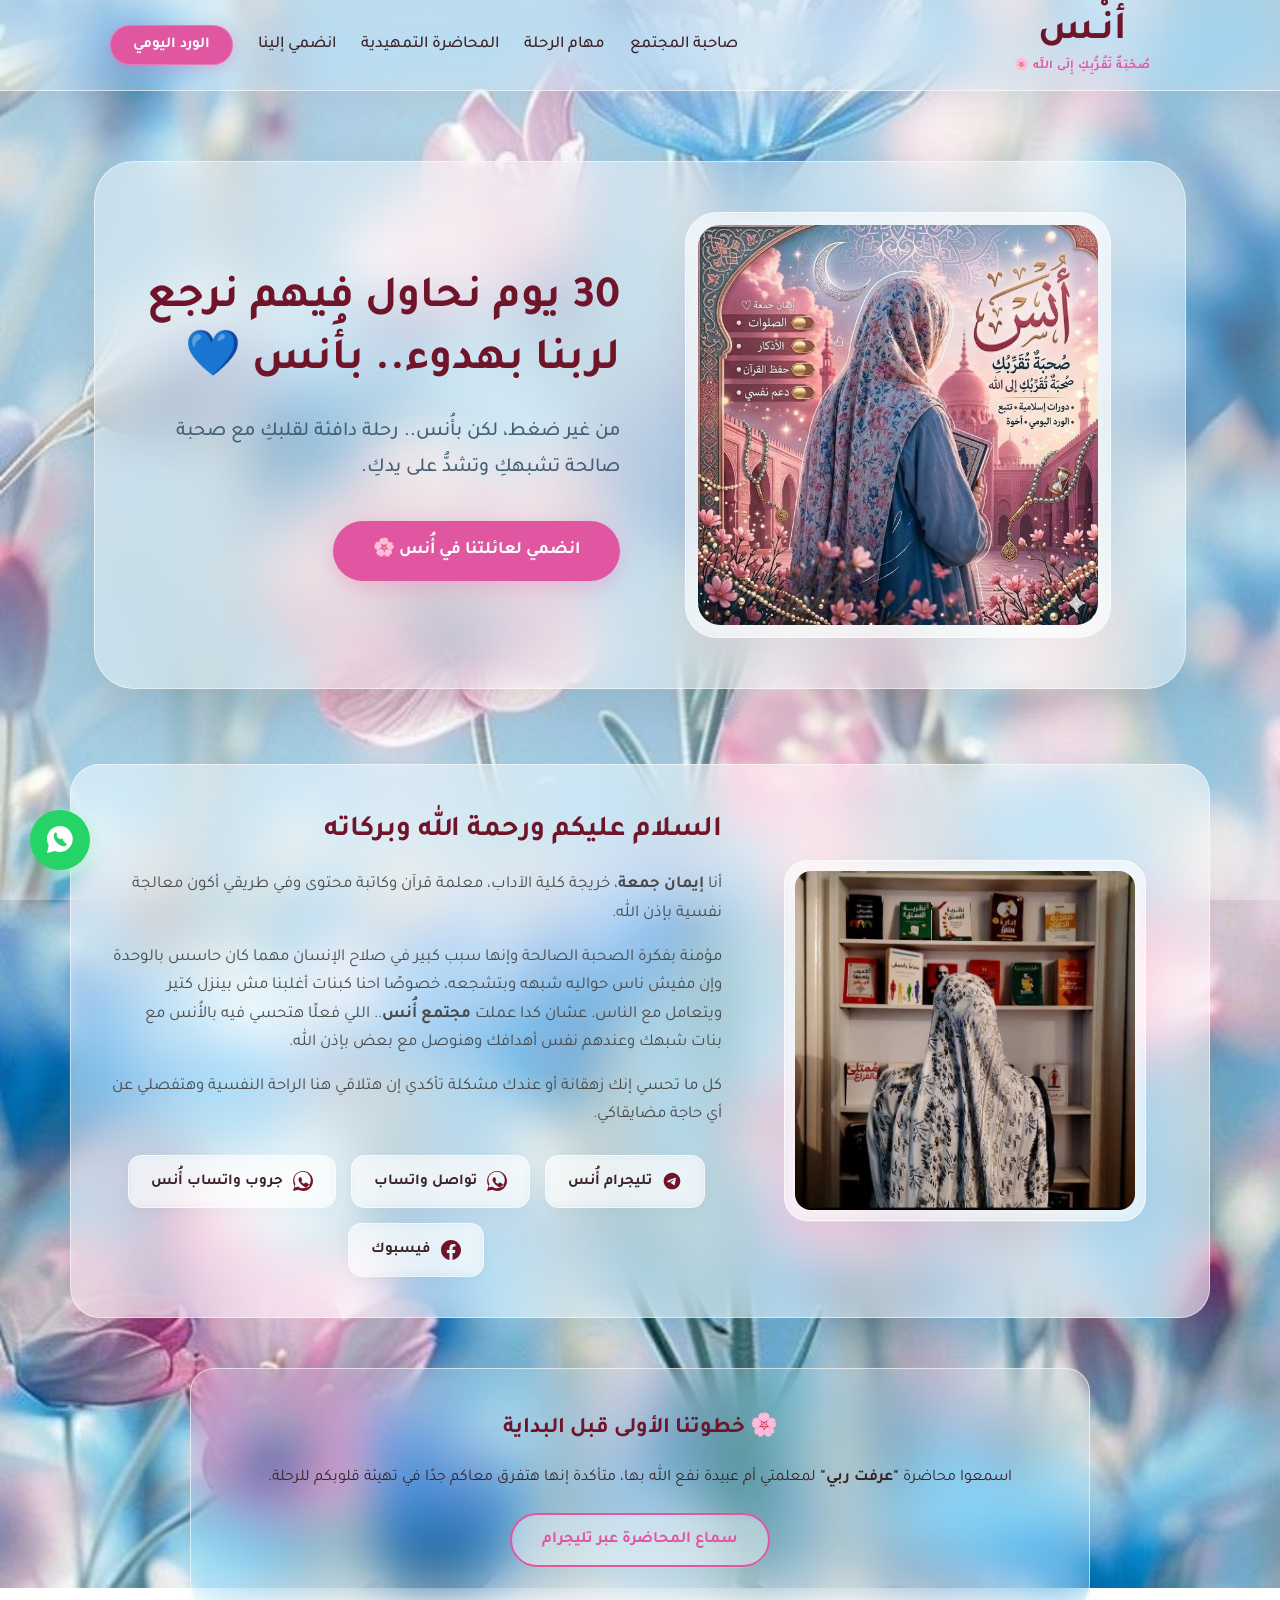
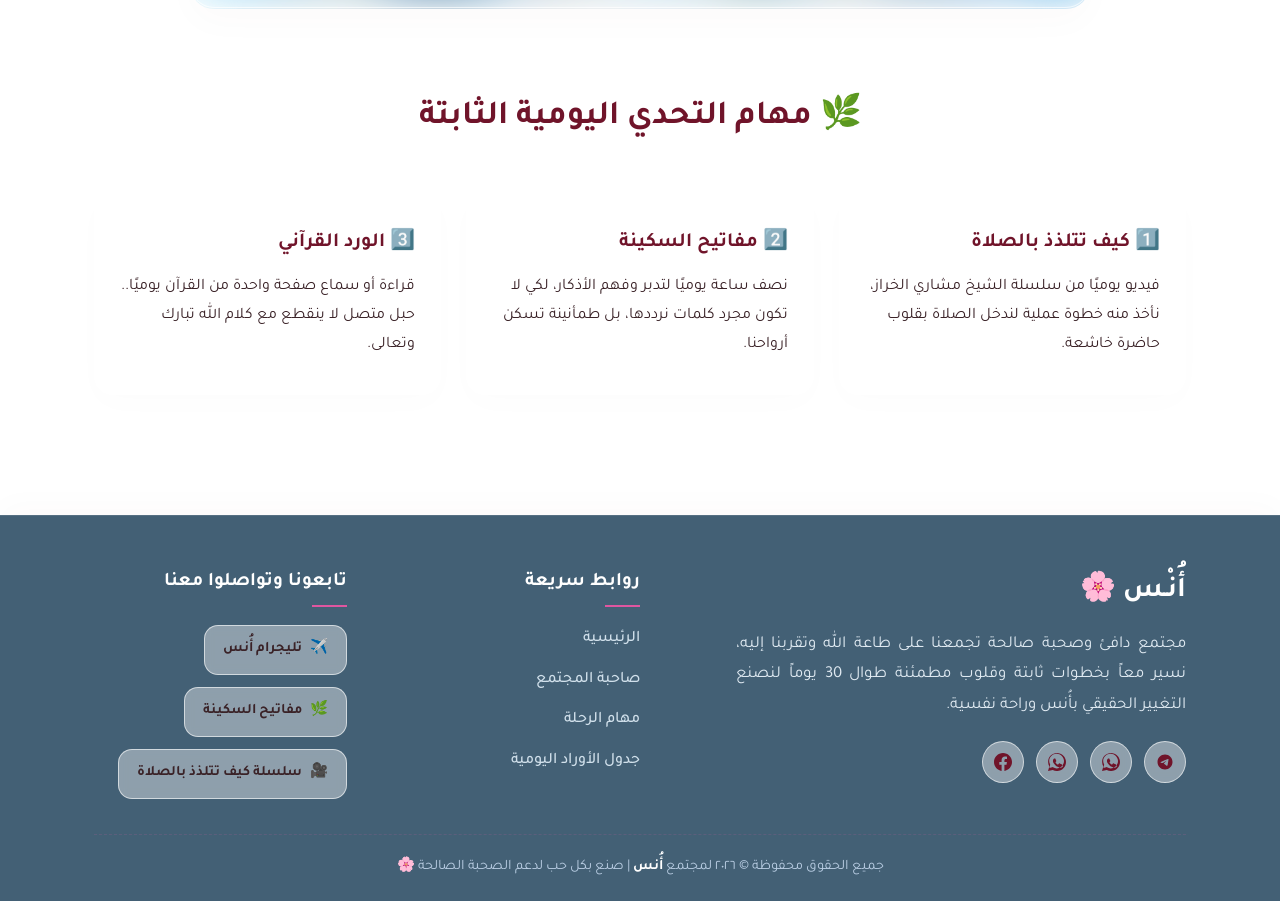
==== commit a3897c78: "l19" ====
--- a/index.html
+++ b/index.html
@@ -41,7 +41,7 @@
     </nav>
 
     <!-- زر واتساب العائم والمثبت -->
-    <a href="https://wa.me/201000000000" target="_blank" class="whatsapp-floating" title="تواصل معنا عبر واتساب">
+    <a href="https://wa.me/201289823392" target="_blank" class="whatsapp-floating" title="تواصل معنا عبر واتساب">
         <svg viewBox="0 0 32 32">
             <path
                 d="M16 2a13 13 0 0 0-11.27 19.51L3 29l7.74-2A13 13 0 1 0 16 2zm6.94 18.53c-.3.84-1.51 1.54-2.47 1.68-.66.09-1.52.12-2.46-.18a12.44 12.44 0 0 1-5.4-3.41 13.56 13.56 0 0 1-2.26-3.77 8.35 8.35 0 0 1-.6-3.3 3.69 3.69 0 0 1 1.14-2.73c.23-.23.5-.29.66-.29h.44c.14 0 .33 0 .5.41.18.42.61 1.49.66 1.6s.09.23 0 .42a1.69 1.69 0 0 1-.25.41c-.09.11-.19.24-.27.32s-.18.19-.08.37a7.51 7.51 0 0 0 1.51 1.88 6.77 6.77 0 0 0 2.19 1.35c.18.09.29.08.39-.03s.44-.51.56-.69.21-.15.36-.09 1 .47 1.17.55.28.14.33.22.25.43-.05 1.27z" />
@@ -83,22 +83,24 @@
     </div>
 
     <section class="hero">
-        <div class="container hero-wrapper">
-            <!-- الجزء الأيمن: النصوص والأزرار -->
+    <div class="container">
+        <div class="glass-hero-card">
+            
+            <div class="hero-image-container">
+                <div class="hero-image-card">
+                    <img src="imgs/image.png" alt="مجتمع أنس - إيمان جمعة" class="hero-img">
+                </div>
+            </div>
+
             <div class="hero-content">
                 <h1>30 يوم نحاول فيهم نرجع لربنا بهدوء.. بأُنس 💙</h1>
                 <p>من غير ضغط، لكن بأُنس.. رحلة دافئة لقلبكِ مع صحبة صالحة تشبهكِ وتشدُّ على يدكِ.</p>
                 <a href="https://t.me/c/2416852752/48" class="btn-main" target="_blank">انضمي لعائلتنا في أُنس 🌸</a>
             </div>
-
-            <!-- الجزء الأيسر: الصورة داخل إطار زجاجي احترافي -->
-            <div class="hero-image-container">
-                <div class="hero-image-card">
-                    <img src="imgs/image.png" alt="مجتمع أنس - إيمان جمعة" class="hero-img">
-                </div>
-            </div>
-        </div>
-    </section>
+            
+        </div>
+    </div>
+</section>
 
 
     <section class="founder" id="about">
@@ -133,7 +135,7 @@
                         تليجرام أُنس
                     </a>
 
-                    <a href="https://wa.me/201000000000" target="_blank" class="social-btn whatsapp">
+                    <a href="https://wa.me/201289823392" target="_blank" class="social-btn whatsapp">
                         <svg viewBox="0 0 24 24">
                             <path
                                 d="M.057 24l1.687-6.163c-1.041-1.804-1.588-3.849-1.587-5.946C.06 5.348 5.397.01 12.008.01c3.202.001 6.212 1.246 8.477 3.513 2.266 2.268 3.507 5.28 3.505 8.484-.004 6.657-5.34 11.997-11.953 11.997-2.005-.001-3.973-.502-5.713-1.453L0 24zm6.59-4.846c1.6.95 3.188 1.449 4.825 1.451 5.436 0 9.86-4.37 9.864-9.799.002-2.63-1.023-5.101-2.885-6.965C16.528 1.975 14.063.953 11.453.953 6.017.953 1.593 5.325 1.59 10.756c-.001 1.674.452 3.303 1.311 4.733L1.88 19.9l4.767-1.246zM17.56 14.8c-.326-.163-1.933-.953-2.231-1.062-.3-.109-.517-.163-.733.163-.217.327-.842 1.062-1.031 1.28-.19.218-.38.245-.706.082-1.13-.566-1.895-1.024-2.651-2.32-.198-.34-.198-.55 0-.872.11-.177.326-.381.49-.572.163-.19.217-.327.326-.54.109-.217.055-.404-.027-.567-.082-.163-.733-1.767-1.005-2.42-.267-.641-.54-.555-.733-.565-.19-.01-.407-.01-.624-.01-.217 0-.57.082-.868.408-.298.327-1.14 1.115-1.14 2.718 0 1.603 1.167 3.152 1.329 3.37.163.218 2.296 3.507 5.562 4.916.777.335 1.383.535 1.856.686.781.248 1.492.213 2.054.129.627-.094 1.933-.79 2.204-1.553.271-.762.271-1.415.19-1.553-.082-.138-.298-.22-.624-.383z" />
@@ -150,7 +152,7 @@
                         جروب واتساب أُنس
                     </a>
 
-                    <a href="https://www.facebook.com/your-page" target="_blank" class="social-btn facebook">
+                    <a href="https://www.facebook.com/share/1GBRgCQ9Jq/" target="_blank" class="social-btn facebook">
                         <svg viewBox="0 0 24 24">
                             <path
                                 d="M24 12.073c0-6.627-5.373-12-12-12s-12 5.373-12 12c0 5.99 4.388 10.954 10.125 11.854v-8.385H7.078v-3.47h3.047V9.43c0-3.007 1.792-4.669 4.533-4.669 1.312 0 2.686.235 2.686.235v2.953H15.83c-1.491 0-1.956.925-1.956 1.874v2.25h3.328l-.532 3.47h-2.796v8.385C19.612 23.027 24 18.062 24 12.073z" />
@@ -169,7 +171,7 @@
             <h3>🌸 خطوتنا الأولى قبل البداية</h3>
             <p>اسمعوا محاضرة <strong>"عرفت ربي"</strong> لمعلمتي أم عبيدة نفع الله بها، متأكدة إنها هتفرق معاكم جدًا في
                 تهيئة قلوبكم للرحلة.</p>
-            <a href="https://t.me/+D-jba4cjRIw5NDk0" class="btn-secondary" target="_blank">سماع المحاضرة عبر تليجرام</a>
+            <a href="https://t.me/c/2416852752/48" class="btn-secondary" target="_blank">سماع المحاضرة عبر تليجرام</a>
         </div>
     </div>
 
@@ -203,14 +205,14 @@
 
                     <!-- نقل أيقونات السوشيال ميديا لتكون أسفل الوصف مباشرة -->
                     <div class="footer-socials-inline">
-                        <a href="https://t.me/+D-jba4cjRIw5NDk0" target="_blank" class="f-social-btn f-telegram"
+                        <a href="https://t.me/+Q_ApXR3tJLwxN2Jk" target="_blank" class="f-social-btn f-telegram"
                             title="تليجرام أُنس">
                             <svg viewBox="0 0 24 24">
                                 <path
                                     d="M12 2C6.48 2 2 6.48 2 12s4.48 10 10 10 10-4.48 10-10S17.52 2 12 2zm4.64 6.8c-.15 1.58-.8 5.42-1.13 7.19-.14.75-.42 1-.68 1.03-.58.05-1.02-.38-1.58-.75-.88-.58-1.38-.94-2.23-1.5-.99-.65-.35-1.01.22-1.59.15-.15 2.71-2.48 2.76-2.69a.2.2 0 0 0-.05-.18c-.06-.05-.14-.03-.21-.02-.09.02-1.49.95-4.22 2.79-.4.27-.76.41-1.08.4-.36-.01-1.04-.2-1.55-.37-.63-.2-1.12-.31-1.08-.66.02-.18.27-.36.74-.55 2.92-1.27 4.86-2.11 5.83-2.51 2.78-1.16 3.35-1.36 3.73-1.36.08 0 .27.02.39.12.1.08.13.19.14.27-.01.06.01.24 0 .33z" />
                             </svg>
                         </a>
-                        <a href="https://wa.me/201000000000" target="_blank" class="f-social-btn f-whatsapp"
+                        <a href="https://wa.me/201289823392" target="_blank" class="f-social-btn f-whatsapp"
                             title="تواصل واتساب">
                             <svg viewBox="0 0 24 24">
                                 <path
@@ -225,7 +227,7 @@
                                     d="M.057 24l1.687-6.163c-1.041-1.804-1.588-3.849-1.587-5.946C.06 5.348 5.397.01 12.008.01c3.202.001 6.212 1.246 8.477 3.513 2.266 2.268 3.507 5.28 3.505 8.484-.004 6.657-5.34 11.997-11.953 11.997-2.005-.001-3.973-.502-5.713-1.453L0 24zm6.59-4.846c1.6.95 3.188 1.449 4.825 1.451 5.436 0 9.86-4.37 9.864-9.799.002-2.63-1.023-5.101-2.885-6.965C16.528 1.975 14.063.953 11.453.953 6.017.953 1.593 5.325 1.59 10.756c-.001 1.674.452 3.303 1.311 4.733L1.88 19.9l4.767-1.246zM17.56 14.8c-.326-.163-1.933-.953-2.231-1.062-.3-.109-.517-.163-.733.163-.217.327-.842 1.062-1.031 1.28-.19.218-.38.245-.706.082-1.13-.566-1.895-1.024-2.651-2.32-.198-.34-.198-.55 0-.872.11-.177.326-.381.49-.572.163-.19.217-.327.326-.54.109-.217.055-.404-.027-.567-.082-.163-.733-1.767-1.005-2.42-.267-.641-.54-.555-.733-.565-.19-.01-.407-.01-.624-.01-.217 0-.57.082-.868.408-.298.327-1.14 1.115-1.14 2.718 0 1.603 1.167 3.152 1.329 3.37.163.218 2.296 3.507 5.562 4.916.777.335 1.383.535 1.856.686.781.248 1.492.213 2.054.129.627-.094 1.933-.79 2.204-1.553.271-.762.271-1.415.19-1.553-.082-.138-.298-.22-.624-.383z" />
                             </svg>
                         </a>
-                        <a href="https://www.facebook.com/your-page" target="_blank" class="f-social-btn f-facebook"
+                        <a href="https://www.facebook.com/share/1GBRgCQ9Jq/" target="_blank" class="f-social-btn f-facebook"
                             title="فيسبوك">
                             <svg viewBox="0 0 24 24">
                                 <path
@@ -249,7 +251,7 @@
                 <div class="footer-links">
                     <h5>تابعونا وتواصلوا معنا</h5>
                     <div class="social-buttons">
-                        <a href="https://t.me/+D-jba4cjRIw5NDk0" target="_blank" class="social-btn telegram">
+                        <a href="https://t.me/+Q_ApXR3tJLwxN2Jk" target="_blank" class="social-btn telegram">
                             <span>✈️</span> تليجرام أُنس
                         </a>
                         <a href="https://t.me/+SPn2oDqBi5ZkODc8" target="_blank" class="social-btn telegram">
--- a/Style.css
+++ b/Style.css
@@ -40,8 +40,41 @@
     color: var(--text-dark);
     line-height: 1.8;
     -webkit-tap-highlight-color: transparent;
-}
-
+
+    
+}
+
+/* ضبط خلفية الصورة لتظهر بوضوح */
+body {
+    font-family: 'Tajawal', sans-serif;
+    background-image: url('imgs/flowers-bg.jpg');
+    background-size: cover;      /* لتغطية كامل الشاشة */
+    background-position: center; /* لتوسيط الورد */
+    background-attachment: fixed;
+    background-repeat: no-repeat;
+    color: var(--text-dark);
+    line-height: 1.8;
+}
+
+/* طبقة خفيفة جداً لضمان وضوح النص فوق الورد */
+body::before {
+    content: "";
+    position: fixed;
+    top: 0;
+    left: 0;
+    width: 100%;
+    height: 100%;
+    /* هنا جعلنا اللون فاتح جداً (0.3) لتظهر الورود بوضوح أكبر تحت الزجاج */
+    background: rgba(255, 255, 255, 0.3); 
+    z-index: -1;
+}
+
+/* تعديل شفافية الكروت الزجاجية لتسمح بمرور لون الورود */
+.card, .hero-image-card, .founder-wrapper, .modal-window, .day-card, .task-link-item, .task-card {
+    /* زيادة الشفافية هنا تسمح بظهور تفاصيل الورد خلف الزجاج */
+    background: rgba(255, 255, 255, 0.5) !important;
+    border: 1px solid rgba(255, 255, 255, 0.5) !important;
+}
 .container {
     width: 100%;
     max-width: 1140px;
@@ -100,7 +133,7 @@
 }
 
 .nav-item:hover {
-    color: var(--accent-pink);
+    color:#c9438c;
 }
 
 .nav-item::after {
@@ -221,7 +254,7 @@
 
 .hero h1 {
     font-size: 2.6rem;
-    color: var(--brand-maroon);
+    color: #c9438c;
     margin-bottom: 20px;
     font-weight: 700;
     line-height: 1.5;
@@ -269,6 +302,33 @@
     border-radius: 22px;
     /* انحناء داخلي متناسق مع الإطار */
     object-fit: cover;
+}
+
+
+.glass-hero-card {
+    /* دمج كل شيء في بلورة واحدة */
+    background: rgba(255, 255, 255, 0.4); 
+    backdrop-filter: blur(25px);
+    -webkit-backdrop-filter: blur(25px);
+    border: 1px solid rgba(255, 255, 255, 0.5);
+    border-radius: 40px;
+    padding: 50px;
+    
+    /* جعل العناصر بداخلها جنباً إلى جنب */
+    display: grid;
+    grid-template-columns: 1fr 1fr; /* عمودين متساويين */
+    gap: 40px;
+    align-items: center;
+    box-shadow: 0 20px 50px rgba(0, 0, 0, 0.1);
+}
+
+/* تنسيق الموبايل (ليصبحوا فوق بعضهم) */
+@media (max-width: 991px) {
+    .glass-hero-card {
+        grid-template-columns: 1fr;
+        padding: 30px 20px;
+        text-align: center;
+    }
 }
 
 /* التوافق مع شاشات الموبايل والتابلت */
@@ -419,7 +479,7 @@
 .day-card:hover,
 .day-card.active {
     background: var(--accent-pink);
-    color: white;
+    color: #c9438c;
     border-color: var(--accent-pink);
     transform: translateY(-2px);
     box-shadow: 0 8px 20px rgba(224, 86, 160, 0.25);
@@ -481,6 +541,9 @@
     line-height: 1.6;
 }
 
+
+
+
 /* -----------------------------------------
         باقي السكاشن الأساسية للموقع
     ----------------------------------------- */
@@ -642,10 +705,10 @@
     ----------------------------------------- */
 .site-footer {
     /* [تعديل اللمعة والزجاج] جعل الفوتر مبهر كقطعة زجاجية واحدة تتداخل مع تدريج الصفحة */
-    background: rgba(255, 255, 255, 0.2);
+    background:#436075 ;
     backdrop-filter: var(--glass-blur);
     -webkit-backdrop-filter: var(--glass-blur);
-    border-top: 1px solid var(--border-soft);
+   border-top: 1px solid rgba(255, 255, 255, 0.1);
     padding: 50px 0 20px;
     margin-top: 70px;
     box-shadow: 0 -10px 30px rgba(112, 20, 42, 0.02);
@@ -660,13 +723,13 @@
 
 .footer-brand h4 {
     font-size: 1.8rem;
-    color: var(--brand-maroon);
+   color: #ffffff;
     margin-bottom: 12px;
     font-weight: 700;
 }
 
 .footer-brand p {
-    color: var(--text-muted);
+color: #e0eaf2;
     font-size: 1.05rem;
     max-width: 450px;
     text-align: justify;
@@ -674,7 +737,7 @@
 
 .footer-links h5 {
     font-size: 1.2rem;
-    color: var(--brand-maroon);
+    color: #ffffff;
     margin-bottom: 18px;
     font-weight: 700;
     position: relative;
@@ -682,6 +745,7 @@
 }
 
 .footer-links h5::after {
+    color: #d1e0eb;
     content: '';
     position: absolute;
     bottom: 0;
@@ -701,14 +765,14 @@
 
 .footer-links ul li a {
     text-decoration: none;
-    color: var(--text-dark);
+    color: #d1e0eb;
     font-weight: 500;
     transition: all 0.25s ease;
     display: inline-block;
 }
 
 .footer-links ul li a:hover {
-    color: var(--accent-pink);
+    color: #ffffff;
     transform: translateX(-5px);
 }
 
@@ -756,12 +820,12 @@
     text-align: center;
     border-top: 1px dashed rgba(224, 86, 160, 0.15);
     padding-top: 20px;
-    color: var(--text-muted);
+color: #b9cde3;
     font-size: 0.9rem;
 }
 
 .footer-bottom strong {
-    color: var(--brand-maroon);
+   color: #ffffff;
 }
 
 /* -----------------------------------------
@@ -1058,15 +1122,20 @@
     margin-bottom: 15px;
 }
 
+
+
 /* توافق شاشات الموبايل لسكشن الـ founder */
 @media (max-width: 991px) {
-    .founder-wrapper {
+   .founder-wrapper {
         grid-template-columns: 1fr;
-        /* عمود واحد للموبايل */
-        padding: 25px 20px;
+        padding: 25px 20px; /* المسافة الداخلية للصورة والنص */
         gap: 25px;
-    }
-
+        
+        /* هنا الحل لمشكلتكِ: إضافة مسافة خارجية من الأجناب */
+        margin-left: 15px; 
+        margin-right: 15px;
+        width: calc(100% - 30px); /* عرض البوكس مع طرح مسافة الجانبين */
+    }
     .founder-image-container {
         order: 1;
         /* الصورة تظهر في الأعلى أولاً */
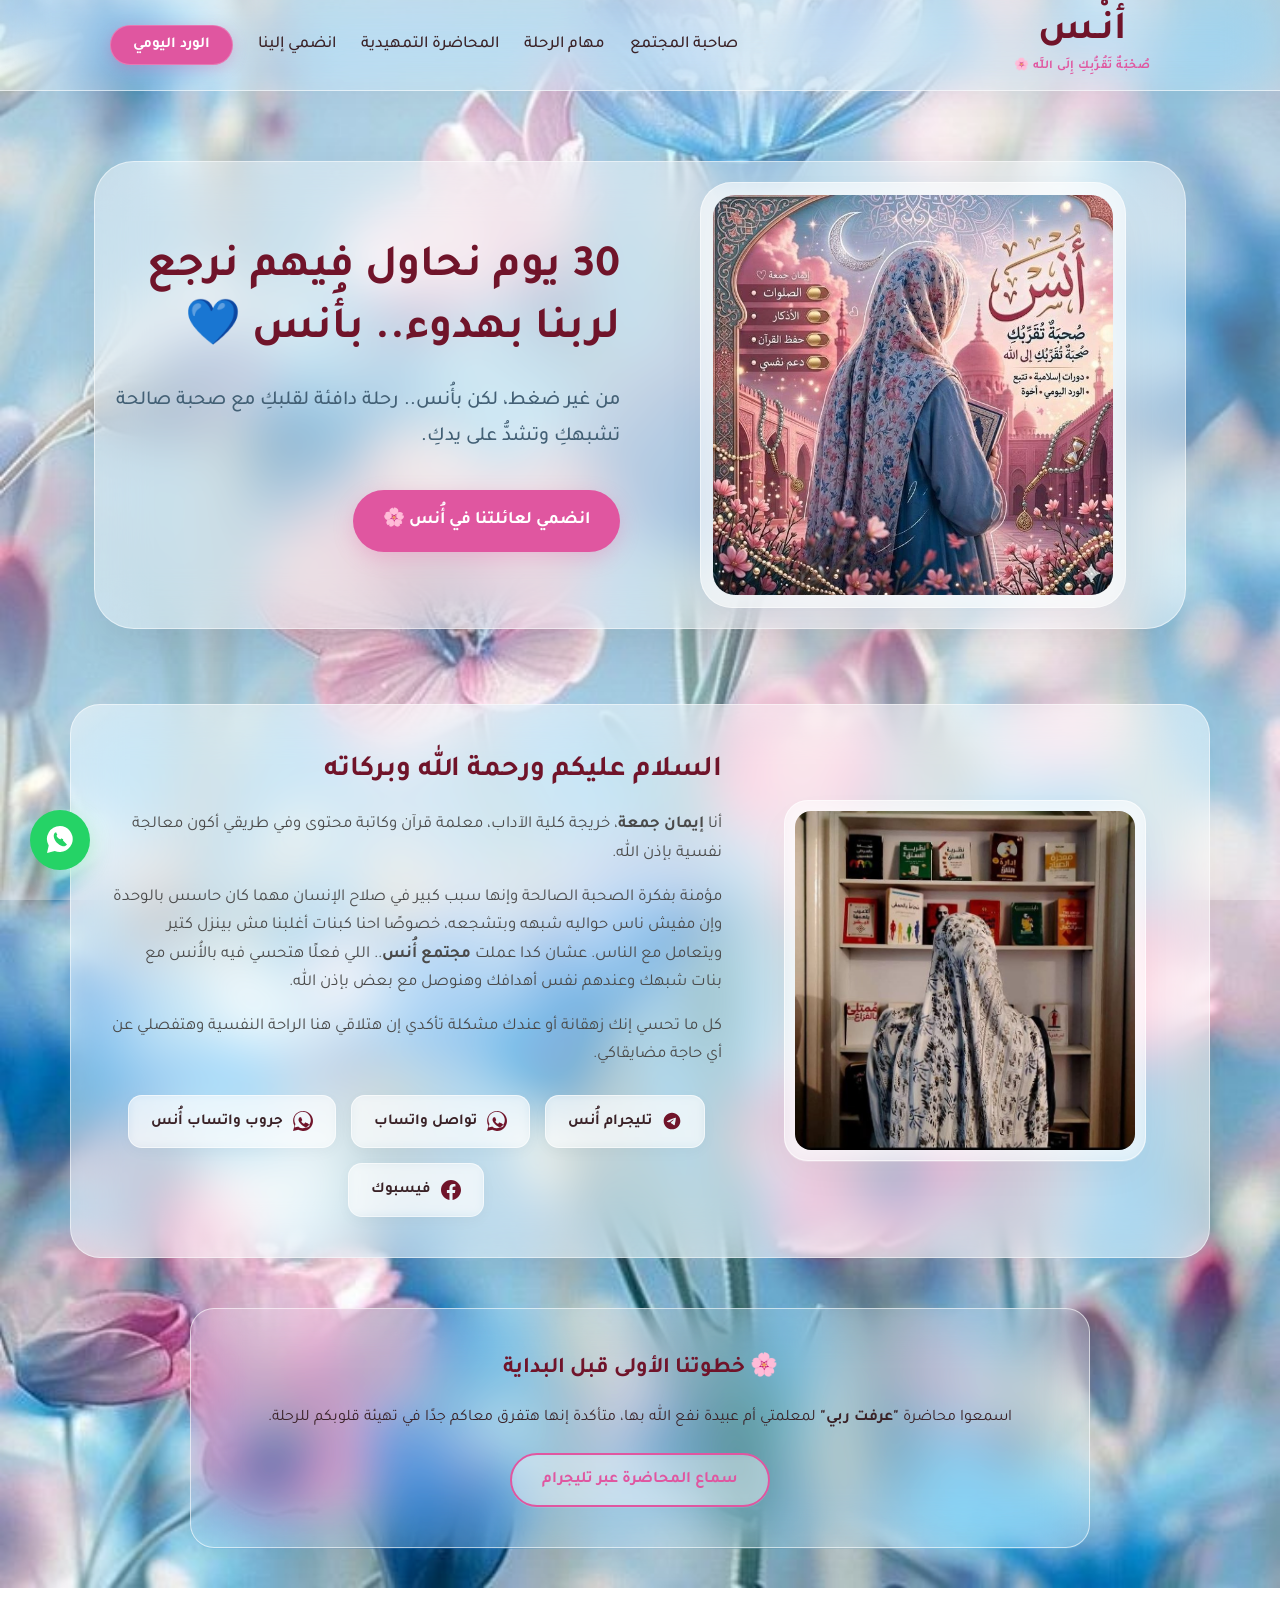
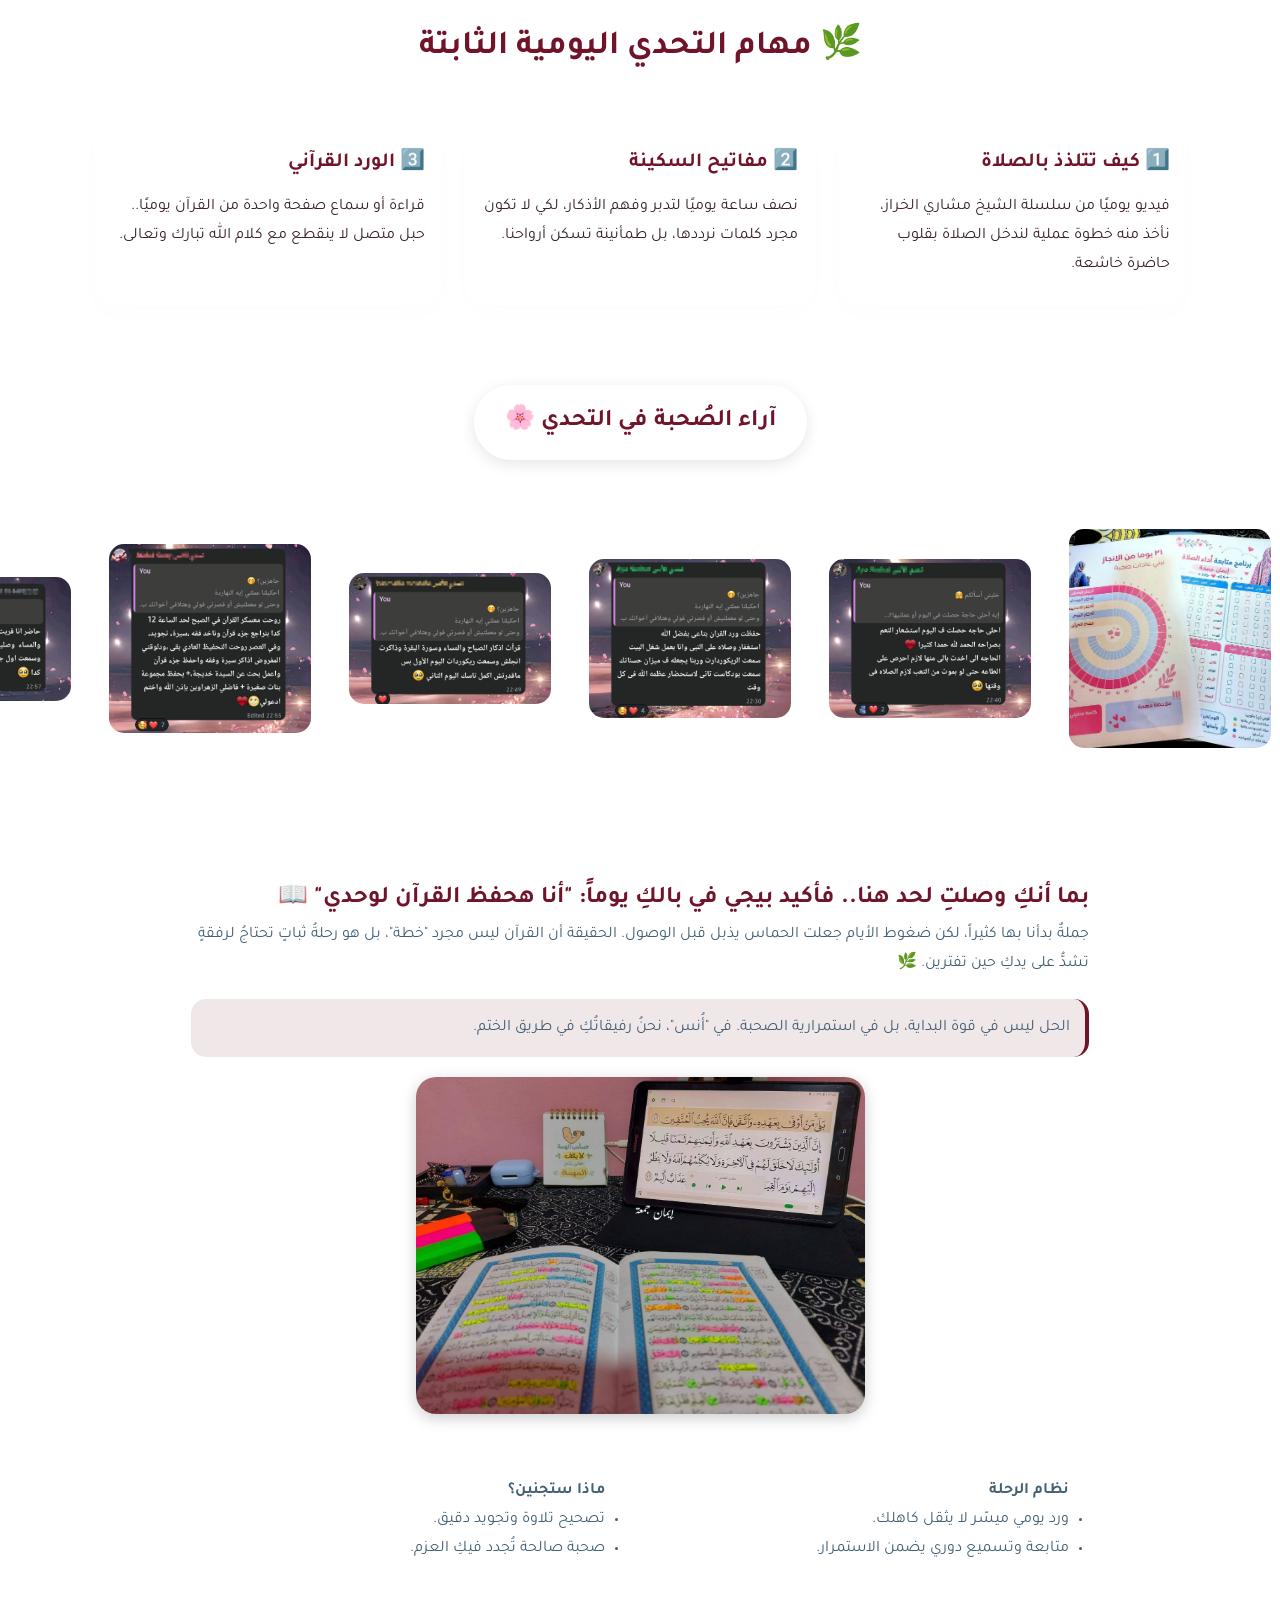
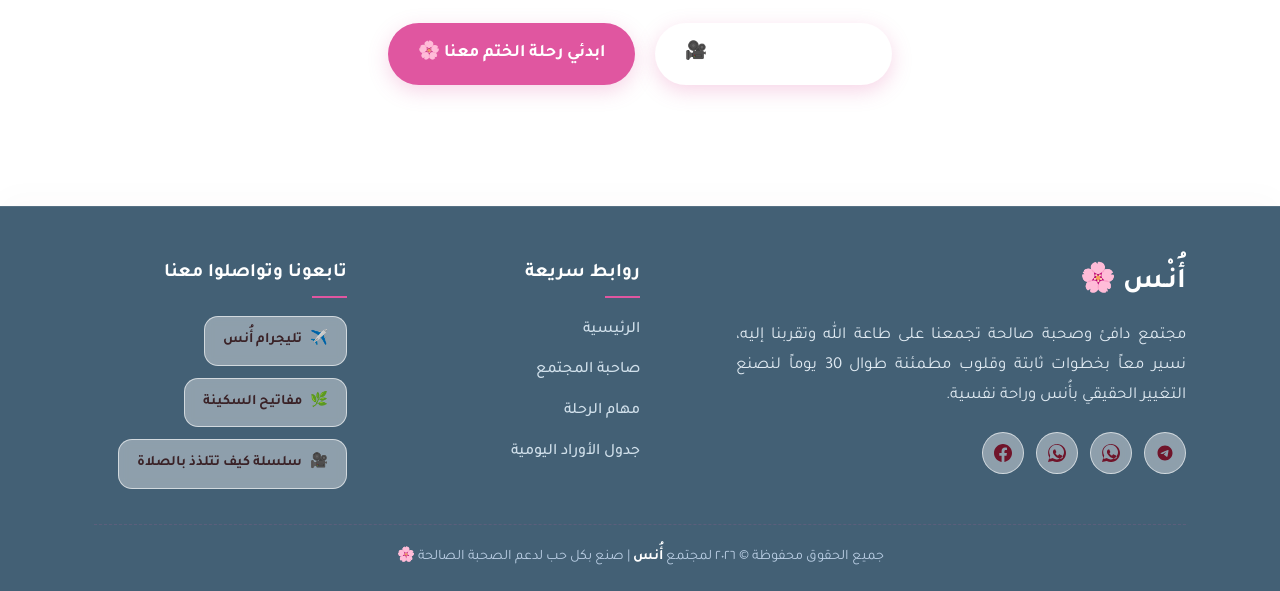
==== commit ae6c7255: "l11" ====
--- a/index.html
+++ b/index.html
@@ -195,6 +195,75 @@
         </div>
     </section>
 
+<section class="feedback-section">
+    <h2>آراء الصُحبة في التحدي 🌸</h2>
+    <div class="feedback-slider">
+        <div class="feedback-track">
+            <!-- ضعي هنا صور السكرينات -->
+            <div class="feedback-card"><img src="imgs/0.jpg" alt="Feedback"></div>
+            <div class="feedback-card"><img src="imgs/1.jpg" alt="Feedback"></div>
+            <div class="feedback-card"><img src="imgs/2.jpg" alt="Feedback"></div>
+            <div class="feedback-card"><img src="imgs/3.jpg" alt="Feedback"></div>
+            <!-- تكرار الصور لضمان سلاسة الحركة -->
+            <div class="feedback-card"><img src="imgs/4.jpg" alt="Feedback"></div>
+            <div class="feedback-card"><img src="imgs/5.jpg" alt="Feedback"></div>
+            <div class="feedback-card"><img src="imgs/6.jpg" alt="Feedback"></div>
+            <div class="feedback-card"><img src="imgs/7.jpg" alt="Feedback"></div>
+            <!-- تكرار الصور لضمان سلاسة الحركة -->
+        </div>
+    </div>
+</section>
+
+<section class="quran-journey-section">
+    <div class="mega-glass-card">
+        
+        
+        <!-- المشكلة والحل (الجانب العاطفي) -->
+        <div class="problem-solution">
+
+            <h2>بما أنكِ وصلتِ لحد هنا.. فأكيد بيجي في بالكِ يوماً: "أنا هحفظ القرآن لوحدي" 📖</h2>
+            <p>جملةٌ بدأنا بها كثيراً، لكن ضغوط الأيام جعلت الحماس يذبل قبل الوصول. الحقيقة أن القرآن ليس مجرد "خطة"، بل هو رحلةُ ثباتٍ تحتاجُ لرفقةٍ تشدُّ على يدكِ حين تفترين. 🌿</p>
+            <div class="solution-highlight">
+                <p>الحل ليس في قوة البداية، بل في استمرارية الصحبة. في "أُنس"، نحنُ رفيقاتُكِ في طريق الختم.</p>
+            </div>
+        </div>
+
+    
+    <!-- 1. ضعي الصورة هنا في المنتصف -->
+    <div style="text-align: center; margin-bottom: 20px;">
+        <img src="imgs/القران.jpg" style="max-width: 50%; border-radius: 20px;
+        box-shadow: 0 4px 15px rgba(0, 0, 0, 0.2);" alt="رحلة حفظ القرآن">
+    </div>
+
+        <!-- تفاصيل النظام والفوائد (بشكل كريتيف) -->
+        <div class="journey-details">
+            <div class="detail-box">
+                <h4>نظام الرحلة</h4>
+                <ul>
+                    <li>ورد يومي ميسّر لا يثقل كاهلك.</li>
+                    <li>متابعة وتسميع دوري يضمن الاستمرار.</li>
+                </ul>
+            </div>
+            <div class="detail-box">
+                <h4>ماذا ستجنين؟</h4>
+                <ul>
+                    <li>تصحيح تلاوة وتجويد دقيق.</li>
+                    <li>صحبة صالحة تُجدد فيكِ العزم.</li>
+                </ul>
+            </div>
+        </div>
+        
+    
+        <!-- دعوة اتخاذ إجراء -->
+<div class="cta-area">
+    <!-- ضعي رابط الإعلان الخاص بكِ هنا -->
+    <a href="رابط_الاعلان_هنا" class="btn-main secondary-btn" target="_blank">شاهدي إعلان الرحلة 🎥</a>
+    
+    <!-- ضعي رابط صفحة الحفظ/التليجرام هنا -->
+    <a href="رابط_صفحة_الحفظ_هنا" class="btn-main">ابدئي رحلة الختم معنا 🌸</a>
+</div>
+    </div>
+</section>
     <footer class="site-footer">
         <div class="container">
             <div class="footer-grid">
--- a/Style.css
+++ b/Style.css
@@ -42,8 +42,13 @@
     -webkit-tap-highlight-color: transparent;
 
     
-}
-
+
+}
+
+html, body {
+    overflow-x: hidden; /* يمنع ظهور شريط التمرير الأفقي المزعج في الموبايل */
+    width: 100%;
+}
 /* ضبط خلفية الصورة لتظهر بوضوح */
 body {
     font-family: 'Tajawal', sans-serif;
@@ -312,7 +317,7 @@
     -webkit-backdrop-filter: blur(25px);
     border: 1px solid rgba(255, 255, 255, 0.5);
     border-radius: 40px;
-    padding: 50px;
+    padding: 20px;
     
     /* جعل العناصر بداخلها جنباً إلى جنب */
     display: grid;
@@ -663,7 +668,7 @@
 }
 
 .tasks {
-    padding: 30px 0 50px;
+    padding: 20px 0 40px;
 }
 
 .tasks-title {
@@ -685,7 +690,7 @@
     /* [تعديل اللمعة] لتتماشى الكروت كلها مع المظهر المصقول */
     backdrop-filter: var(--glass-blur);
     -webkit-backdrop-filter: var(--glass-blur);
-    padding: 35px 25px;
+    padding: 25px 15px;
     border-radius: 20px;
     border-top: 4px solid var(--accent-pink);
     border-left: 1px solid var(--border-soft);
@@ -1379,4 +1384,244 @@
     .footer-socials-inline {
         justify-content: center;
     }
+}
+
+
+
+
+
+/* البلورة الكبيرة الشاملة */
+.mega-glass-card {
+    background: rgba(255, 255, 255, 0.25);
+    backdrop-filter: blur(20px);
+    border: 1px solid rgba(255, 255, 255, 0.4);
+    border-radius: 40px;
+    padding: 50px;
+    max-width: 1000px;
+    margin: 50px auto;
+    color: #436075;
+}
+
+.problem-solution h2 { color: #70142a; }
+
+.journey-layout {
+    display: grid;
+    grid-template-columns: 1fr 1fr; /* الصورة في جهة، والشرايح في جهة */
+    gap: 30px;
+    align-items: center;
+}
+
+.journey-slides {
+    display: flex;
+    flex-direction: column;
+    gap: 20px;
+}
+
+.solution-highlight {
+    background: rgba(112, 20, 42, 0.1);
+    padding: 15px;
+    border-radius: 15px;
+    border-right: 4px solid #70142a;
+    margin: 20px 0;
+}
+
+.journey-details {
+    display: grid;
+    grid-template-columns: 1fr 1fr;
+    gap: 30px;
+    margin-top: 30px;
+}
+
+.detail-box {
+    background: rgba(255, 255, 255, 0.3);
+    padding: 20px;
+    border-radius: 20px;
+}
+
+/* تنسيق منطقة الأزرار */
+.cta-area {
+    display: flex; /* لترتيب الأزرار بجانب بعضها */
+    justify-content: center; /* توسيط الأزرار في المنتصف */
+    gap: 20px; /* مسافة بين الزرين */
+    margin-top: 40px; /* مسافة من فوق عن المربعات */
+    flex-wrap: wrap; /* لضمان التجاوب على الموبايل */
+}
+
+/* تنسيق الزر الرئيسي */
+.btn-main {
+    display: inline-block;
+    color: white !important;
+    padding: 15px 30px;
+    border-radius: 50px;
+    text-decoration: none;
+    font-weight: bold;
+    transition: 0.3s;
+    text-align: center;
+}
+
+/* تنسيق زر الإعلان (شكل مختلف قليلاً) */
+.secondary-btn {
+    background: transparent;
+   
+}
+
+.btn-main:hover {
+    transform: translateY(-5px);
+    box-shadow: 0 5px 15px rgba(112, 20, 42, 0.3);
+}
+
+/* تحسين التصميم للموبايل */
+@media (max-width: 768px) {
+    .mega-glass-card {
+        padding: 20px; /* تقليل المساحات الداخلية لتوفير مساحة للنصوص */
+        margin: 20px 10px; /* تقليل الهوامش الخارجية ليأخذ مساحة أكبر من الشاشة */
+        border-radius: 25px; /* تصغير الزوايا لتناسب الشاشات الصغيرة */
+    }
+
+    .problem-solution h2 {
+        font-size: 1.4rem; /* تصغير العنوان ليكون مناسباً لعرض الموبايل */
+    }
+
+    .journey-details {
+        grid-template-columns: 1fr; /* تحويل المربعات من عمودين إلى عمود واحد فوق بعض */
+        gap: 15px; /* تقليل المسافة بين المربعات */
+    }
+
+    .cta-area {
+        flex-direction: column; /* جعل الأزرار فوق بعضها بدلاً من بجانب بعض */
+        gap: 10px;
+    }
+    
+    .btn-main {
+        width: 100%; /* جعل الزر يأخذ عرض الشاشة بالكامل ليسهل الضغط عليه */
+        padding: 12px 20px;
+    }
+}
+
+.content-wrapper {
+    display: grid;
+    grid-template-columns: 1fr 300px; /* النص يأخذ معظم المساحة، والصورة تأخذ 300px */
+    gap: 30px;
+    align-items: center; /* توسيط العناصر رأسياً */
+}
+
+.quran-img {
+
+     
+
+    align-items: center;
+    width: 50%;
+    border-radius: 30px;
+    border: 4px solid rgba(255, 255, 255, 0.3);
+    box-shadow: 0 10px 20px rgba(0,0,0,0.1);
+}
+
+.glass-slide {
+    background: rgba(255, 255, 255, 0.4);
+    backdrop-filter: blur(10px);
+    border: 1px solid rgba(255, 255, 255, 0.5);
+    padding: 20px;
+    border-radius: 20px;
+    transition: 0.3s;
+}
+
+.glass-slide:hover {
+    background: rgba(255, 255, 255, 0.6);
+}
+
+
+
+/* تعديل للموبايل ليصبح التصميم فوق بعضه */
+@media (max-width: 768px) {
+    .content-wrapper {
+        grid-template-columns: 1fr; /* الصورة تصبح فوق النص في الموبايل */
+    }
+    .image-content {
+        order: -1; /* تجعل الصورة تظهر في الأعلى أولاً في الموبايل */
+        margin-bottom: 20px;
+    }
+
+    .journey-layout {
+        grid-template-columns: 1fr; /* في الموبايل يصبحان فوق بعض */
+    }
+}
+
+
+
+
+.feedback-slider {
+    width: 100%;
+    overflow: hidden; /* إخفاء الصور التي تخرج عن الإطار */
+    padding: 20px 0;
+}
+.feedback-card {
+    /* تصغير الحجم الكلي للحاوية الزجاجية */
+    min-width: 220px;  /* تقليل العرض قليلاً */
+    height: auto;      /* تغيير الطول ليناسب حجم الصورة تلقائياً بدلاً من طول ثابت */
+    
+    /* تقليل الفراغات الداخلية (البلورة) */
+    padding: 8px;      /* مساحة صغيرة جداً حول الصورة */
+    
+    /* جعل الزوايا أكثر تماشياً مع حجم الصورة */
+    border-radius: 15px; 
+    
+    /* التنسيق الزجاجي */
+    background: rgba(255, 255, 255, 0.3);
+    backdrop-filter: blur(10px);
+    border: 1px solid rgba(255, 255, 255, 0.5);
+    
+    /* ضبط الصورة بداخلها */
+    display: flex;
+    justify-content: center;
+    align-items: center;
+}
+
+.feedback-card img {
+    max-width: 100%;
+    height: auto;
+    border-radius: 10px; /* جعل زوايا الصورة متماشية مع البلورة */
+}
+
+.feedback-track {
+    display: flex;
+    gap: 20px;
+    animation: scroll 20s linear infinite; /* الحركة الديناميكية */
+}
+
+
+
+.feedback-card img {
+    max-width: 100%;
+    border-radius: 15px;
+}
+
+
+/* كود الحركة (الأنيميشن) */
+@keyframes scroll {
+    0% { transform: translateX(0); }
+    100% { transform: translateX(-50%); }
+}
+
+
+
+/* تنسيق العنوان ليصبح في المنتصف وعليه بلورة */
+.feedback-section h2 {
+    text-align: center;         /* لجعل النص في منتصف الصفحة */
+    margin: 40px auto;          /* مسافة فوق وتحت وتوسيط */
+    display: inline-block;      /* سر التوسيط الدقيق واحتواء الكلام فقط */
+    padding: 15px 30px;         /* مساحة مريحة حول الكلام */
+    
+    /* البلورة (الزجاج) */
+    background: rgba(255, 255, 255, 0.4); 
+    backdrop-filter: blur(10px);
+    border: 1px solid rgba(255, 255, 255, 0.5);
+    border-radius: 50px;        /* شكل دائري انسيابي */
+    box-shadow: 0 4px 15px rgba(0, 0, 0, 0.1);
+    
+    color: #70142a;             /* اللون العنابي الخاص بكِ */
+}
+
+/* لضمان أن العنوان ككل في منتصف الشاشة */
+.feedback-section {
+    text-align: center;
 }
